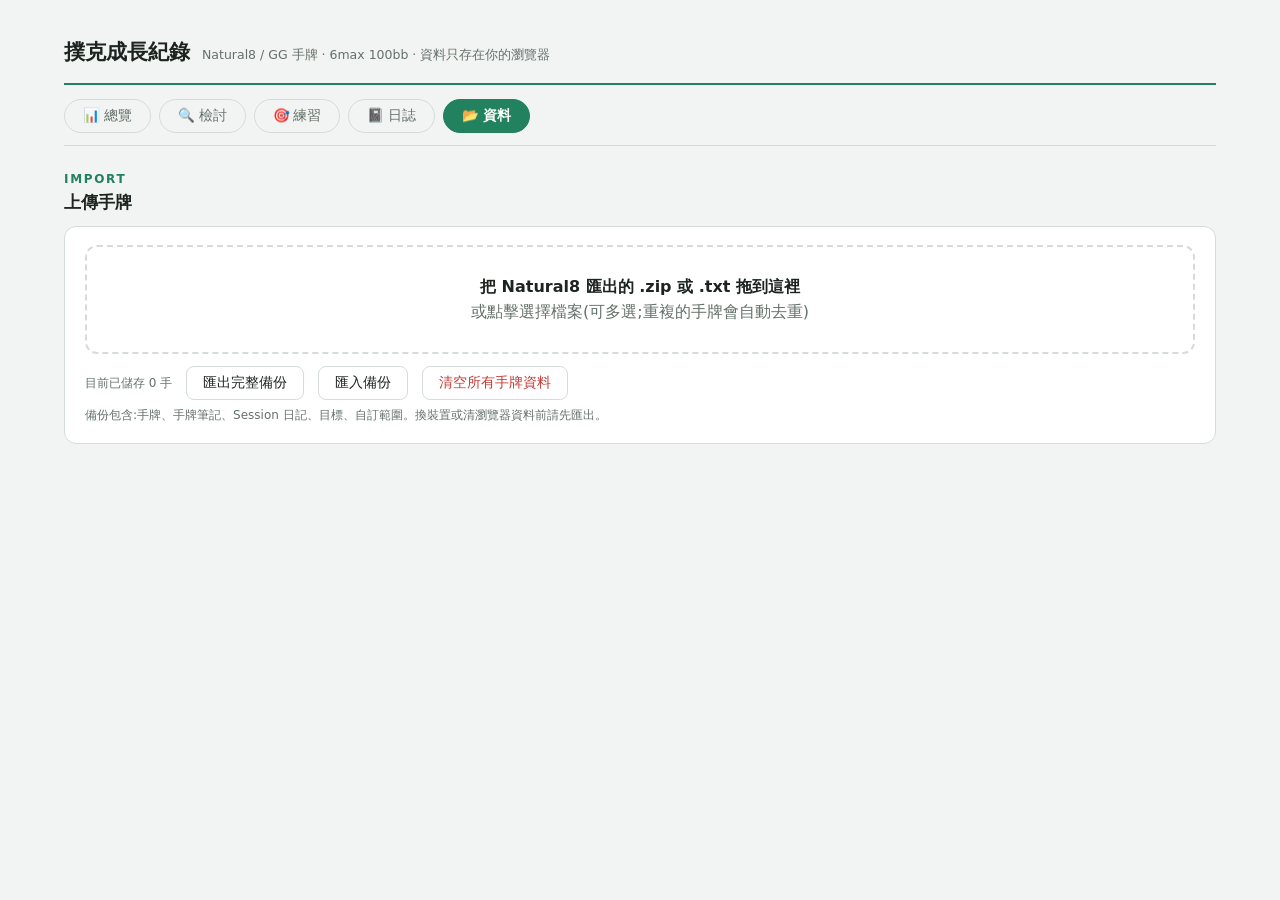
==== index.html @ ac8de938 "feat: clickable leak types drill-down (hand x spot groups + full occurrence list with replay/range/n" ====
<!DOCTYPE html>
<html lang="zh-Hant">
<head>
<meta charset="utf-8">
<meta name="viewport" content="width=device-width, initial-scale=1">
<title>撲克成長紀錄</title>
<style>
  :root {
    color-scheme: light dark;
    --bg:#10151a; --surface:#18202a; --surface2:#1f2937; --line:#2a3644;
    --ink:#e8ebee; --muted:#8d9aa8; --accent:#3aa87c; --accent-soft:#234639;
    --win:#4cc38a; --loss:#e5635c; --track:#2a3644;
  }
  @media (prefers-color-scheme: light) {
    :root { --bg:#f2f4f3; --surface:#fff; --surface2:#e9edeb; --line:#d5dcd8;
      --ink:#1c2420; --muted:#64716a; --accent:#22815e; --accent-soft:#d7eae0;
      --win:#1f8a5d; --loss:#c23e38; --track:#dde3df; }
  }
  :root[data-theme="dark"] { --bg:#10151a; --surface:#18202a; --surface2:#1f2937;
    --line:#2a3644; --ink:#e8ebee; --muted:#8d9aa8; --accent:#3aa87c;
    --accent-soft:#234639; --win:#4cc38a; --loss:#e5635c; --track:#2a3644; }
  :root[data-theme="light"] { --bg:#f2f4f3; --surface:#fff; --surface2:#e9edeb;
    --line:#d5dcd8; --ink:#1c2420; --muted:#64716a; --accent:#22815e;
    --accent-soft:#d7eae0; --win:#1f8a5d; --loss:#c23e38; --track:#dde3df; }
  * { box-sizing: border-box; }
  body { font-family:"Segoe UI","Microsoft JhengHei",system-ui,sans-serif;
         margin:0; background:var(--bg); color:var(--ink); line-height:1.55; }
  .wrap { max-width:1200px; margin:0 auto; padding:36px 24px 72px; }
  header.top { display:flex; align-items:baseline; gap:12px; flex-wrap:wrap;
               border-bottom:2px solid var(--accent); padding-bottom:14px; }
  h1 { font-size:21px; margin:0; }
  .sub { color:var(--muted); font-size:12.5px; }
  h2 { font-size:12px; margin:44px 0 10px; color:var(--accent);
       text-transform:uppercase; letter-spacing:.14em; font-weight:600; }
  h2 .zh { display:block; text-transform:none; letter-spacing:0;
           color:var(--ink); font-size:16.5px; margin-top:2px; }
  .panel { background:var(--surface); border:1px solid var(--line);
           border-radius:12px; padding:18px 20px; }
  .cards { display:grid; grid-template-columns:repeat(auto-fit,minmax(150px,1fr));
           gap:12px; margin-top:20px; }
  .card { background:var(--surface); border:1px solid var(--line);
          border-radius:12px; padding:14px 16px; }
  .card .v { font-size:24px; font-weight:650; font-variant-numeric:tabular-nums; }
  .card .k { font-size:12px; color:var(--muted); margin-top:2px; }
  table { border-collapse:collapse; font-size:13px; width:100%;
          font-variant-numeric:tabular-nums; }
  .tablewrap { overflow-x:auto; background:var(--surface);
               border:1px solid var(--line); border-radius:12px; padding:6px 14px 10px; }
  th,td { padding:7px 12px; border-bottom:1px solid var(--line); text-align:right; }
  tbody tr:last-child td { border-bottom:none; }
  th { color:var(--muted); font-weight:500; font-size:12px; }
  td:first-child, th:first-child { text-align:left; }
  .pos { color:var(--win); } .neg { color:var(--loss); }
  #chart { background:var(--surface); border:1px solid var(--line);
           border-radius:12px; width:100%; height:auto; }
  .gridwrap { display:grid; grid-template-columns:repeat(13,minmax(30px,1fr)); gap:2px; }
  .cell { height:30px; font-size:10px; display:flex; align-items:center;
          justify-content:center; border-radius:4px; background:var(--surface2);
          color:var(--muted); }
  .big .cell { height:42px; font-size:11px; position:relative; color:#f2f2f2;
               text-shadow:0 1px 2px rgba(0,0,0,.55); user-select:none; }
  .cell.clickable { cursor:pointer; }
  .cell.hl { animation:hl 1.6s ease 3; }
  @keyframes hl { 0%,100% { box-shadow:none; }
                  50% { box-shadow:0 0 0 3px var(--accent) inset, 0 0 10px var(--accent); } }
  #handDetail table { margin-top:6px; }
  #handDetail .close { float:right; background:transparent; color:var(--muted);
                       border:none; font-size:16px; padding:0 4px; }
  button.mini { padding:3px 10px; font-size:12px; }
  .big.editing .cell { cursor:crosshair; }
  .badge { position:absolute; top:1px; right:2px; font-size:9px; font-weight:700;
           padding:0 4px; border-radius:6px; color:#10151a; text-shadow:none; }
  .custommark { position:absolute; bottom:1px; right:3px; font-size:9px;
                color:#fff; opacity:.8; text-shadow:none; }
  .lg { display:inline-block; margin-right:12px; }
  .lg span { display:inline-block; width:10px; height:10px; border-radius:2px;
             margin-right:4px; vertical-align:-1px; }
  select, input[type=number], input[type=text] {
    background:var(--surface); color:var(--ink); border:1px solid var(--line);
    border-radius:8px; padding:5px 10px; font-size:13px; }
  input[type=number] { width:64px; }
  select:focus-visible, input:focus-visible, button:focus-visible {
    outline:2px solid var(--accent); outline-offset:1px; }
  label { font-size:13px; }
  .note { color:var(--muted); font-size:12px; }
  .controls { display:flex; align-items:center; gap:14px; margin-bottom:10px;
              flex-wrap:wrap; }
  button { background:var(--accent); color:#fff; border:none; border-radius:8px;
           padding:7px 16px; font-size:13.5px; cursor:pointer; }
  button.ghost { background:transparent; color:var(--ink);
                 border:1px solid var(--line); }
  button.danger { background:transparent; color:var(--loss);
                  border:1px solid var(--line); }
  #drop { border:2px dashed var(--line); border-radius:12px; padding:28px;
          text-align:center; color:var(--muted); cursor:pointer;
          transition:border-color .2s, background .2s; }
  #drop.over { border-color:var(--accent); background:var(--accent-soft); }
  #drop b { color:var(--ink); }
  .hidden { display:none; }
  #editorBar { background:var(--surface2); border-radius:10px; padding:10px 14px;
               margin-bottom:10px; }
  textarea { width:100%; background:var(--surface); color:var(--ink);
             border:1px solid var(--line); border-radius:8px; padding:8px 10px;
             font-size:13.5px; font-family:inherit; line-height:1.55;
             resize:vertical; }
  textarea:focus-visible { outline:2px solid var(--accent); outline-offset:1px; }
  .tag { display:inline-block; background:var(--accent-soft); color:var(--accent);
         border-radius:999px; padding:1px 9px; font-size:11.5px; margin-right:6px; }
  .entry { background:var(--surface); border:1px solid var(--line);
           border-radius:12px; padding:14px 16px; margin-top:10px; }
  .entry .body { white-space:pre-wrap; margin-top:6px; font-size:13.5px; }
  .tabs { display:flex; gap:8px; flex-wrap:wrap; position:sticky; top:0; z-index:5;
          background:var(--bg); padding:14px 0 12px; margin-bottom:4px;
          border-bottom:1px solid var(--line); }
  .tabs button { background:transparent; color:var(--muted);
                 border:1px solid var(--line); border-radius:999px;
                 padding:7px 18px; font-size:13.5px; }
  .tabs button.active { background:var(--accent); color:#fff;
                        border-color:var(--accent); font-weight:600; }
  [data-pane] { display:none; }
  section[data-pane].pane-active { display:block; }
  .cards[data-pane].pane-active { display:grid; }
  section[data-pane] > h2:first-child { margin-top:24px; }
  .grid2 { gap:0 22px; }
  .grid2.pane-active { display:grid; grid-template-columns:1fr 1fr; }
  @media (max-width:900px) { .grid2.pane-active { grid-template-columns:1fr; } }
  .grid2 svg { width:100%; height:auto; }
  /* charts bottom-align even when one column has an extra controls row */
  .grid2 section { display:flex; flex-direction:column; }
  .grid2 section svg { margin-top:auto; }
  .hudrow { display:flex; gap:10px 30px; flex-wrap:wrap; margin-bottom:16px; }
  .donut { text-align:center; }
  .donut .k { font-size:12.5px; color:var(--muted); margin-top:2px; }
  .donut .range { font-size:10.5px; color:var(--muted); opacity:.75; }
  .streets { display:grid; grid-template-columns:repeat(auto-fit,minmax(240px,1fr));
             gap:12px; }
  .streets .panel b.t { font-size:12px; color:var(--accent);
                        text-transform:uppercase; letter-spacing:.1em; }
  .mrow { display:flex; align-items:center; gap:10px; margin-top:10px;
          font-size:12.5px; }
  .ml { width:100px; color:var(--muted); }
  .mbar { flex:1; height:8px; background:var(--track); border-radius:4px;
          overflow:hidden; }
  .mbar span { display:block; height:100%; border-radius:4px; }
  .mv { width:52px; text-align:right; font-variant-numeric:tabular-nums;
        font-weight:600; }
  .scen { background:transparent; color:var(--muted);
          border:1px solid var(--line); border-radius:8px;
          padding:6px 16px; font-size:13px; }
  .scen.active { background:var(--accent); color:#fff;
                 border-color:var(--accent); font-weight:600; }
  .posrow { display:inline-flex; gap:5px; flex-wrap:wrap; }
  .posrow.hidden, .note.hidden { display:none; }
  .posbtn { background:var(--surface); color:var(--muted);
            border:1px solid var(--line); border-radius:8px;
            padding:6px 13px; font-size:12.5px;
            font-variant-numeric:tabular-nums; }
  .posbtn.active { background:var(--accent-soft); color:var(--accent);
                   border-color:var(--accent); font-weight:650; }
  .chip { display:inline-flex; align-items:center; gap:7px;
          background:var(--surface); border:1px solid var(--line);
          border-radius:999px; padding:4px 13px; font-size:12.5px;
          font-variant-numeric:tabular-nums; }
  .chip .sw { width:10px; height:10px; border-radius:2px;
              display:inline-block; }
  #toast { position:fixed; left:50%; bottom:28px; transform:translateX(-50%);
           background:var(--surface); color:var(--ink);
           border:1px solid var(--accent); border-radius:10px;
           padding:10px 20px; font-size:13.5px; z-index:60;
           box-shadow:0 4px 16px rgba(0,0,0,.35); opacity:0;
           pointer-events:none; transition:opacity .25s; }
  #toast.show { opacity:1; }
  #replayModal { position:fixed; inset:0; background:rgba(0,0,0,.6);
                 z-index:50; display:flex; align-items:center;
                 justify-content:center; padding:18px; }
  #replayModal.hidden { display:none; }
  .rp-box { background:var(--bg); border:1px solid var(--line);
            border-radius:14px; max-width:780px; width:100%; max-height:92vh;
            overflow:auto; padding:16px 20px 20px; position:relative; }
  .rp-box .close { position:absolute; top:10px; right:12px;
                   background:transparent; color:var(--muted); border:none;
                   font-size:16px; padding:2px 6px; }
  .rp-felt { position:relative; height:320px; margin:12px 0 14px;
             border-radius:50% / 44%; border:7px solid #6b4a2f;
             background:radial-gradient(ellipse at center, #2e7d52 0%, #1d5638 75%); }
  .seat { position:absolute; transform:translate(-50%,-50%);
          text-align:center; font-size:11.5px; line-height:1.4; }
  .seat .tag { color:#dfe9e3; font-weight:600; margin-top:2px; }
  .seat.hero .tag { color:#7ee2ae; }
  .seat .stk { color:#b8cabf; font-variant-numeric:tabular-nums; }
  .dbtn { display:inline-block; background:#fff; color:#111;
          border-radius:50%; padding:0 4px; font-size:9px; font-weight:700; }
  .pcard { display:inline-block; background:#fff; color:#111;
           border-radius:4px; padding:2px 3px; margin:0 1px; font-weight:700;
           font-size:13px; min-width:24px; text-align:center;
           box-shadow:0 1px 3px rgba(0,0,0,.45); }
  .pcard.red { color:#c62828; }
  .pcard.back { background:linear-gradient(135deg,#4a67a8,#2a4480);
                height:19px; vertical-align:bottom; }
  .rp-board { position:absolute; left:50%; top:40%;
              transform:translate(-50%,-50%); display:flex; gap:4px; }
  .rp-board .pcard { font-size:15px; min-width:28px; padding:4px 4px; }
  .rp-pot { position:absolute; left:50%; top:62%; transform:translateX(-50%);
            color:#e8f2ec; font-size:12.5px; }
  .rp-streets { display:grid;
                grid-template-columns:repeat(auto-fit,minmax(130px,1fr));
                gap:8px; font-size:12.5px; }
  .rp-col { background:var(--surface); border:1px solid var(--line);
            border-radius:8px; padding:8px 10px; }
  .rp-col h4 { margin:0 0 6px; font-size:11.5px; color:var(--muted);
               border-bottom:1px solid var(--line); padding-bottom:5px; }
  .ract { padding:2.5px 0; font-variant-numeric:tabular-nums; }
  .ract.hero { color:var(--accent); font-weight:650; }
  @media (max-width:620px) { .rp-felt { height:240px; } }
  @media (prefers-reduced-motion: reduce) { * { transition:none !important; } }
</style>
</head>
<body>
<div class="wrap">
<header class="top">
  <h1>撲克成長紀錄</h1>
  <span class="sub">Natural8 / GG 手牌 · 6max 100bb · 資料只存在你的瀏覽器</span>
</header>

<nav class="tabs" id="tabs" aria-label="主導覽">
  <button data-tab="overview">📊 總覽</button>
  <button data-tab="review">🔍 檢討</button>
  <button data-tab="practice">🎯 練習</button>
  <button data-tab="journal">📓 日誌</button>
  <button data-tab="data">📂 資料</button>
</nav>

<section data-pane="data">
<h2>Import<span class="zh">上傳手牌</span></h2>
<div class="panel">
  <div id="drop"><b>把 Natural8 匯出的 .zip 或 .txt 拖到這裡</b><br>
    或點擊選擇檔案(可多選;重複的手牌會自動去重)</div>
  <input type="file" id="fileInput" class="hidden" multiple accept=".zip,.txt">
  <div id="importStatus" class="note" style="margin-top:10px;"></div>
  <div class="controls" style="margin-top:12px; margin-bottom:0;">
    <span class="note" id="storeInfo"></span>
    <button class="ghost" id="backupBtn">匯出完整備份</button>
    <button class="ghost" id="restoreBtn">匯入備份</button>
    <input type="file" id="restoreFile" class="hidden" accept=".json">
    <button class="danger" id="clearBtn">清空所有手牌資料</button>
  </div>
  <div class="note" style="margin-top:6px;">備份包含:手牌、手牌筆記、Session 日記、目標、自訂範圍。換裝置或清瀏覽器資料前請先匯出。</div>
</div>
</section>

<section data-pane="overview">
<h2>Goal<span class="zh">升級目標</span></h2>
<div class="panel">
  <div class="controls">
    <label>級別
      <select id="goalStake">
        <option value="0.05">NL5</option><option value="0.1" selected>NL10</option>
        <option value="0.25">NL25</option><option value="0.5">NL50</option>
      </select></label>
    <label>目標金額 $ <input type="number" id="goalTarget" value="500" min="1"></label>
    <button id="goalSave">儲存</button>
  </div>
  <div style="background:var(--track); border-radius:8px; height:24px; overflow:hidden;">
    <div id="goalBar" style="height:100%; border-radius:8px; background:var(--win);
         width:0%; transition:width .6s;"></div>
  </div>
  <div id="goalText" style="margin-top:10px; font-size:14px;
       font-variant-numeric:tabular-nums;"></div>
  <div class="note" style="margin-top:4px;">金額為扣除抽水後實拿;未含返水。只統計已上傳的手牌。</div>
</div>
</section>

<div class="cards" id="summary" data-pane="overview"></div>

<section data-pane="overview"><h2>HUD<span class="zh">整體數據(對照常見合理區間)</span></h2>
<div id="hudViz"></div>
<details style="margin-top:12px;">
<summary class="note" style="cursor:pointer;">展開明細表格</summary>
<div class="tablewrap" style="margin-top:8px;"><table id="hud"><thead><tr>
<th>指標</th><th>說明</th><th>數值</th><th>樣本</th><th>參考區間</th></tr></thead><tbody></tbody></table></div>
</details>
<p class="note" id="hudNote"></p></section>

<div class="grid2" data-pane="overview">
<section><h2>Winnings<span class="zh">累積盈虧曲線</span></h2>
<div class="controls">
  <label><select id="winStake"><option value="">全部級別(bb)</option></select></label>
  <span class="note" id="winInfo"></span>
</div>
<svg id="winChart" viewBox="0 0 820 260"
     style="background:var(--surface); border:1px solid var(--line); border-radius:12px;"></svg></section>

<section><h2>Trend<span class="zh">翻前偏差率趨勢(目標:逐期下降)</span></h2>
<svg id="chart" viewBox="0 0 820 260"></svg></section>
</div>

<section data-pane="overview"><h2>Sessions<span class="zh">分期明細</span></h2>
<div class="tablewrap"><table id="sessions"><thead><tr>
<th>日期</th><th>手數</th><th>盈虧(bb)</th><th>bb/100</th>
<th>判定決策</th><th>偏差</th><th>偏差率</th></tr></thead><tbody></tbody></table></div></section>

<section data-pane="practice"><h2>Practice<span class="zh">翻前練習</span></h2>
<div class="controls" style="margin-bottom:10px;">
  <span id="prMode">
    <button class="scen active" data-mode="random">隨機練習</button>
    <button class="scen" data-mode="weak">弱點練習(只出我打錯過的)</button>
  </span>
  <span class="note" id="prScore"></span>
  <button class="ghost" id="prReset">重計分</button>
</div>
<div class="panel">
  <div id="prQ" style="font-size:15px;"></div>
  <div id="prHand" style="margin:14px 0;"></div>
  <div class="controls" id="prActions" style="margin-bottom:0;"></div>
  <div id="prFeedback" style="margin-top:12px; font-size:14px;"></div>
  <div class="controls" style="margin:12px 0 0;">
    <button id="prNext">下一題</button>
    <button class="ghost hidden" id="prJump">查看範圍表</button>
    <span class="note">快捷鍵:1/2/3 作答,Enter 下一題</span>
  </div>
</div>
</section>

<section data-pane="journal"><h2>Journal<span class="zh">Session 日記</span></h2>
<div class="panel">
  <div class="controls">
    <label>日期 <select id="diaryDate"></select></label>
    <span class="note" id="diaryStats"></span>
  </div>
  <textarea id="diaryText" rows="4"
    placeholder="今天狀態如何?哪裡打得好、哪裡 tilt 了、下次要注意什麼…"></textarea>
  <div class="controls" style="margin:10px 0 0;">
    <button id="diarySave">儲存日記</button>
    <span class="note" id="diaryMsg"></span>
  </div>
</div>
<div id="diaryList"></div></section>

<section data-pane="review"><h2>Leak types<span class="zh">偏差類型</span></h2>
<div class="tablewrap" style="max-width:460px;">
<table id="cats"><thead><tr><th>類型</th><th>次數</th></tr></thead><tbody></tbody></table>
<p class="note" style="margin:8px 0 0;">點類型可展開明細:哪些牌、什麼位置打錯。</p>
</div>
<div id="catDetail" class="panel hidden" style="margin-top:12px;">
</div></section>

<section data-pane="review"><h2>Ranges<span class="zh">範圍表(可自訂)</span></h2>
<div class="controls" style="margin-bottom:8px;">
  <label>範圍組 <select id="profSel"></select></label>
  <button class="ghost mini" id="profNew">＋新增</button>
  <button class="ghost mini" id="profRen">改名</button>
  <button class="danger mini" id="profDel">刪除</button>
  <span class="note">不同級別 / 不同 bb 數可各建一套;判定與練習用當前範圍組</span>
</div>
<div class="controls" style="margin-bottom:8px;">
  <span id="scenTabs">
    <button class="scen active" data-scen="rfi">RFI</button>
    <button class="scen" data-scen="vsopen">VS Open</button>
    <button class="scen" data-scen="vs3bet">VS 3-Bet</button>
  </span>
  <label><input type="checkbox" id="showErr" checked> 疊上我的錯誤</label>
  <label><input type="checkbox" id="editMode"> 編輯模式</label>
  <select id="spotSel" class="hidden" aria-hidden="true"></select>
</div>
<div class="controls" style="margin-bottom:8px;">
  <span class="note">位置</span><span class="posrow" id="heroBtns"></span>
  <span class="note hidden" id="oppLbl"></span>
  <span class="posrow hidden" id="oppBtns"></span>
</div>
<div class="controls" id="rangeStats" style="margin-bottom:8px;"></div>
<div id="editorBar" class="hidden">
  <div class="controls" style="margin-bottom:6px;">
    <label>筆刷
      <select id="brushSel">
        <option value="r">raise 100%</option>
        <option value="c">call/limp 100%</option>
        <option value="a">allin 100%</option>
        <option value="f">fold 100%</option>
        <option value="mix">自訂混合</option>
        <option value="reset">恢復此格預設</option>
      </select></label>
    <span id="mixInputs" class="hidden">
      <label>raise% <input type="number" id="mixR" value="50" min="0" max="100"></label>
      <label>call% <input type="number" id="mixC" value="50" min="0" max="100"></label>
      <label>allin% <input type="number" id="mixA" value="0" min="0" max="100"></label>
      <label>fold% <input type="number" id="mixF" value="" placeholder="自動" min="0" max="100"></label>
      <span class="note">四項合計 100;fold 留空 = 自動補剩餘</span>
    </span>
  </div>
  <div class="controls" style="margin-bottom:0;">
    <span class="note" id="customInfo"></span>
    <button class="ghost" id="resetTable">重設此表為預設</button>
    <button class="ghost" id="exportRanges">匯出自訂範圍</button>
    <button class="ghost" id="importRangesBtn">匯入</button>
    <input type="file" id="importRanges" class="hidden" accept=".json">
  </div>
  <div class="note" style="margin-top:6px;">在格子上點擊或按住拖曳塗刷。判定規則:你的動作在該格權重 ≥20% 即算正確。</div>
</div>
<div id="legend" class="note" style="margin-bottom:8px;"></div>
<div class="gridwrap big" id="rangeGrid"></div></section>

<section data-pane="review"><h2>Heatmap<span class="zh">13×13 起手牌:紅=常打錯(點紅格看詳情)</span></h2>
<div class="gridwrap" id="grid"></div>
<div id="handDetail" class="panel hidden" style="margin-top:12px;"></div></section>

<section data-pane="review"><h2>Mistakes<span class="zh">偏差清單</span></h2>
<details id="mistDetails">
<summary style="cursor:pointer; color:var(--muted); font-size:13px;
  padding:10px 0;">展開完整清單(平常用熱力圖點格子看就好)</summary>
<div class="controls" style="margin-top:8px;"><select id="dateFilter"><option value="">全部期別</option></select></div>
<div class="tablewrap"><table id="mistakes"><thead><tr>
<th>日期</th><th>手牌</th><th>位置</th><th>情境</th><th>你的動作</th>
<th>基準</th><th>類型</th><th>結果(bb)</th><th>Hand ID</th><th>筆記</th></tr></thead><tbody></tbody></table></div>
<p class="note">預設基準:GTO Wizard 6max NL25 100bb 簡化版;你可在範圍表區自訂覆蓋。</p>
</details></section>

<section data-pane="journal"><h2>Notes<span class="zh">手牌筆記</span></h2>
<div id="noteEditor" class="panel hidden" style="margin-bottom:12px;">
  <div id="noteTitle" style="font-weight:600;"></div>
  <textarea id="noteText" rows="4" style="margin-top:8px;"
    placeholder="這手的檢討:當時的想法、錯在哪、正確思路是什麼…"></textarea>
  <div class="controls" style="margin:10px 0 0;">
    <label>標籤 <input type="text" id="noteTags" style="width:220px;"
      placeholder="過度跟注, 情緒手(逗號分隔)"></label>
    <button id="noteSave">儲存筆記</button>
    <button class="ghost" id="noteCancel">關閉</button>
    <button class="danger" id="noteDelete">刪除此筆記</button>
  </div>
</div>
<div id="notesList"><p class="note">在熱力圖詳情或偏差清單點「＋筆記」,幫任何一手牌寫下檢討。</p></div>
</section>
</div>

<div id="toast" role="status"></div>

<div id="replayModal" class="hidden">
  <div class="rp-box">
    <button class="close" id="rpClose" title="關閉" aria-label="關閉">✕</button>
    <div style="display:flex; align-items:center; gap:12px; flex-wrap:wrap;">
      <div id="rpTitle" style="flex:1;"></div>
      <span id="rpUnit">
        <button class="posbtn" data-u="usd">$</button>
        <button class="posbtn" data-u="bb">BB</button>
      </span>
    </div>
    <div class="rp-felt" id="rpFelt"></div>
    <div class="rp-streets" id="rpStreets"></div>
  </div>
</div>

<script>
"use strict";
const DEFAULTS = {"RFI UTG": {"44": {"r": 6, "c": 0, "f": 94}, "55": {"r": 20, "c": 0, "f": 80}, "66": {"r": 27, "c": 0, "f": 73}, "77": {"r": 72, "c": 0, "f": 28}, "88": {"r": 100, "c": 0, "f": 0}, "99": {"r": 100, "c": 0, "f": 0}, "54s": {"r": 19, "c": 0, "f": 81}, "65s": {"r": 25, "c": 0, "f": 75}, "76s": {"r": 9, "c": 0, "f": 91}, "87s": {"r": 4, "c": 0, "f": 96}, "A2s": {"r": 100, "c": 0, "f": 0}, "A3s": {"r": 100, "c": 0, "f": 0}, "A4s": {"r": 100, "c": 0, "f": 0}, "A5o": {"r": 22, "c": 0, "f": 78}, "A5s": {"r": 100, "c": 0, "f": 0}, "A6s": {"r": 100, "c": 0, "f": 0}, "A7s": {"r": 100, "c": 0, "f": 0}, "A8s": {"r": 100, "c": 0, "f": 0}, "A9o": {"r": 11, "c": 0, "f": 89}, "A9s": {"r": 100, "c": 0, "f": 0}, "AA": {"r": 100, "c": 0, "f": 0}, "AJo": {"r": 100, "c": 0, "f": 0}, "AJs": {"r": 100, "c": 0, "f": 0}, "AKo": {"r": 100, "c": 0, "f": 0}, "AKs": {"r": 100, "c": 0, "f": 0}, "AQo": {"r": 100, "c": 0, "f": 0}, "AQs": {"r": 100, "c": 0, "f": 0}, "ATo": {"r": 100, "c": 0, "f": 0}, "ATs": {"r": 100, "c": 0, "f": 0}, "JJ": {"r": 100, "c": 0, "f": 0}, "JTs": {"r": 100, "c": 0, "f": 0}, "K5s": {"r": 98, "c": 0, "f": 2}, "K6s": {"r": 71, "c": 0, "f": 29}, "K7s": {"r": 97, "c": 0, "f": 3}, "K8s": {"r": 100, "c": 0, "f": 0}, "K9s": {"r": 100, "c": 0, "f": 0}, "KJo": {"r": 100, "c": 0, "f": 0}, "KJs": {"r": 100, "c": 0, "f": 0}, "KK": {"r": 100, "c": 0, "f": 0}, "KQo": {"r": 100, "c": 0, "f": 0}, "KQs": {"r": 100, "c": 0, "f": 0}, "KTo": {"r": 58, "c": 0, "f": 42}, "KTs": {"r": 100, "c": 0, "f": 0}, "Q9s": {"r": 82, "c": 0, "f": 18}, "QJo": {"r": 22, "c": 0, "f": 78}, "QJs": {"r": 100, "c": 0, "f": 0}, "QQ": {"r": 100, "c": 0, "f": 0}, "QTs": {"r": 100, "c": 0, "f": 0}, "T9s": {"r": 12, "c": 0, "f": 88}, "TT": {"r": 100, "c": 0, "f": 0}}, "RFI HJ": {"33": {"r": 4, "c": 0, "f": 96}, "44": {"r": 8, "c": 0, "f": 92}, "55": {"r": 47, "c": 0, "f": 53}, "66": {"r": 100, "c": 0, "f": 0}, "77": {"r": 100, "c": 0, "f": 0}, "88": {"r": 100, "c": 0, "f": 0}, "99": {"r": 100, "c": 0, "f": 0}, "54s": {"r": 20, "c": 0, "f": 80}, "65s": {"r": 23, "c": 0, "f": 77}, "76s": {"r": 12, "c": 0, "f": 88}, "A2s": {"r": 100, "c": 0, "f": 0}, "A3s": {"r": 100, "c": 0, "f": 0}, "A4s": {"r": 100, "c": 0, "f": 0}, "A5o": {"r": 57, "c": 0, "f": 43}, "A5s": {"r": 100, "c": 0, "f": 0}, "A6s": {"r": 100, "c": 0, "f": 0}, "A7s": {"r": 100, "c": 0, "f": 0}, "A8o": {"r": 28, "c": 0, "f": 72}, "A8s": {"r": 100, "c": 0, "f": 0}, "A9o": {"r": 83, "c": 0, "f": 17}, "A9s": {"r": 100, "c": 0, "f": 0}, "AA": {"r": 100, "c": 0, "f": 0}, "AJo": {"r": 100, "c": 0, "f": 0}, "AJs": {"r": 100, "c": 0, "f": 0}, "AKo": {"r": 100, "c": 0, "f": 0}, "AKs": {"r": 100, "c": 0, "f": 0}, "AQo": {"r": 100, "c": 0, "f": 0}, "AQs": {"r": 100, "c": 0, "f": 0}, "ATo": {"r": 100, "c": 0, "f": 0}, "ATs": {"r": 100, "c": 0, "f": 0}, "J9s": {"r": 47, "c": 0, "f": 53}, "JJ": {"r": 100, "c": 0, "f": 0}, "JTs": {"r": 100, "c": 0, "f": 0}, "K3s": {"r": 15, "c": 0, "f": 85}, "K4s": {"r": 100, "c": 0, "f": 0}, "K5s": {"r": 100, "c": 0, "f": 0}, "K6s": {"r": 100, "c": 0, "f": 0}, "K7s": {"r": 100, "c": 0, "f": 0}, "K8s": {"r": 100, "c": 0, "f": 0}, "K9s": {"r": 100, "c": 0, "f": 0}, "KJo": {"r": 100, "c": 0, "f": 0}, "KJs": {"r": 100, "c": 0, "f": 0}, "KK": {"r": 100, "c": 0, "f": 0}, "KQo": {"r": 100, "c": 0, "f": 0}, "KQs": {"r": 100, "c": 0, "f": 0}, "KTo": {"r": 100, "c": 0, "f": 0}, "KTs": {"r": 100, "c": 0, "f": 0}, "Q8s": {"r": 65, "c": 0, "f": 35}, "Q9s": {"r": 100, "c": 0, "f": 0}, "QJo": {"r": 100, "c": 0, "f": 0}, "QJs": {"r": 100, "c": 0, "f": 0}, "QQ": {"r": 100, "c": 0, "f": 0}, "QTo": {"r": 36, "c": 0, "f": 64}, "QTs": {"r": 100, "c": 0, "f": 0}, "T9s": {"r": 42, "c": 0, "f": 58}, "TT": {"r": 100, "c": 0, "f": 0}}, "RFI CO": {"33": {"r": 14, "c": 0, "f": 86}, "44": {"r": 53, "c": 0, "f": 47}, "55": {"r": 100, "c": 0, "f": 0}, "66": {"r": 100, "c": 0, "f": 0}, "77": {"r": 100, "c": 0, "f": 0}, "88": {"r": 100, "c": 0, "f": 0}, "99": {"r": 100, "c": 0, "f": 0}, "54s": {"r": 22, "c": 0, "f": 78}, "65s": {"r": 26, "c": 0, "f": 74}, "76s": {"r": 12, "c": 0, "f": 88}, "98s": {"r": 75, "c": 0, "f": 25}, "A2s": {"r": 100, "c": 0, "f": 0}, "A3s": {"r": 100, "c": 0, "f": 0}, "A4o": {"r": 11, "c": 0, "f": 89}, "A4s": {"r": 100, "c": 0, "f": 0}, "A5o": {"r": 100, "c": 0, "f": 0}, "A5s": {"r": 100, "c": 0, "f": 0}, "A6o": {"r": 11, "c": 0, "f": 89}, "A6s": {"r": 100, "c": 0, "f": 0}, "A7o": {"r": 77, "c": 0, "f": 23}, "A7s": {"r": 100, "c": 0, "f": 0}, "A8o": {"r": 100, "c": 0, "f": 0}, "A8s": {"r": 100, "c": 0, "f": 0}, "A9o": {"r": 100, "c": 0, "f": 0}, "A9s": {"r": 100, "c": 0, "f": 0}, "AA": {"r": 100, "c": 0, "f": 0}, "AJo": {"r": 100, "c": 0, "f": 0}, "AJs": {"r": 100, "c": 0, "f": 0}, "AKo": {"r": 100, "c": 0, "f": 0}, "AKs": {"r": 100, "c": 0, "f": 0}, "AQo": {"r": 100, "c": 0, "f": 0}, "AQs": {"r": 100, "c": 0, "f": 0}, "ATo": {"r": 100, "c": 0, "f": 0}, "ATs": {"r": 100, "c": 0, "f": 0}, "J7s": {"r": 38, "c": 0, "f": 62}, "J8s": {"r": 100, "c": 0, "f": 0}, "J9s": {"r": 100, "c": 0, "f": 0}, "JJ": {"r": 100, "c": 0, "f": 0}, "JTo": {"r": 100, "c": 0, "f": 0}, "JTs": {"r": 100, "c": 0, "f": 0}, "K2s": {"r": 44, "c": 0, "f": 56}, "K3s": {"r": 100, "c": 0, "f": 0}, "K4s": {"r": 100, "c": 0, "f": 0}, "K5s": {"r": 100, "c": 0, "f": 0}, "K6s": {"r": 100, "c": 0, "f": 0}, "K7s": {"r": 100, "c": 0, "f": 0}, "K8s": {"r": 100, "c": 0, "f": 0}, "K9o": {"r": 50, "c": 0, "f": 50}, "K9s": {"r": 100, "c": 0, "f": 0}, "KJo": {"r": 100, "c": 0, "f": 0}, "KJs": {"r": 100, "c": 0, "f": 0}, "KK": {"r": 100, "c": 0, "f": 0}, "KQo": {"r": 100, "c": 0, "f": 0}, "KQs": {"r": 100, "c": 0, "f": 0}, "KTo": {"r": 100, "c": 0, "f": 0}, "KTs": {"r": 100, "c": 0, "f": 0}, "Q6s": {"r": 35, "c": 0, "f": 65}, "Q8s": {"r": 100, "c": 0, "f": 0}, "Q9s": {"r": 100, "c": 0, "f": 0}, "QJo": {"r": 100, "c": 0, "f": 0}, "QJs": {"r": 100, "c": 0, "f": 0}, "QQ": {"r": 100, "c": 0, "f": 0}, "QTo": {"r": 100, "c": 0, "f": 0}, "QTs": {"r": 100, "c": 0, "f": 0}, "T8s": {"r": 48, "c": 0, "f": 52}, "T9s": {"r": 100, "c": 0, "f": 0}, "TT": {"r": 100, "c": 0, "f": 0}}, "RFI BTN": {"22": {"r": 33, "c": 0, "f": 67}, "33": {"r": 100, "c": 0, "f": 0}, "44": {"r": 100, "c": 0, "f": 0}, "55": {"r": 100, "c": 0, "f": 0}, "66": {"r": 100, "c": 0, "f": 0}, "77": {"r": 100, "c": 0, "f": 0}, "88": {"r": 100, "c": 0, "f": 0}, "99": {"r": 100, "c": 0, "f": 0}, "54s": {"r": 64, "c": 0, "f": 36}, "65s": {"r": 100, "c": 0, "f": 0}, "75s": {"r": 7, "c": 0, "f": 93}, "76s": {"r": 100, "c": 0, "f": 0}, "86s": {"r": 88, "c": 0, "f": 12}, "87s": {"r": 100, "c": 0, "f": 0}, "97s": {"r": 100, "c": 0, "f": 0}, "98s": {"r": 100, "c": 0, "f": 0}, "A2o": {"r": 9, "c": 0, "f": 91}, "A2s": {"r": 100, "c": 0, "f": 0}, "A3o": {"r": 100, "c": 0, "f": 0}, "A3s": {"r": 100, "c": 0, "f": 0}, "A4o": {"r": 100, "c": 0, "f": 0}, "A4s": {"r": 100, "c": 0, "f": 0}, "A5o": {"r": 100, "c": 0, "f": 0}, "A5s": {"r": 100, "c": 0, "f": 0}, "A6o": {"r": 100, "c": 0, "f": 0}, "A6s": {"r": 100, "c": 0, "f": 0}, "A7o": {"r": 100, "c": 0, "f": 0}, "A7s": {"r": 100, "c": 0, "f": 0}, "A8o": {"r": 100, "c": 0, "f": 0}, "A8s": {"r": 100, "c": 0, "f": 0}, "A9o": {"r": 100, "c": 0, "f": 0}, "A9s": {"r": 100, "c": 0, "f": 0}, "AA": {"r": 100, "c": 0, "f": 0}, "AJo": {"r": 100, "c": 0, "f": 0}, "AJs": {"r": 100, "c": 0, "f": 0}, "AKo": {"r": 100, "c": 0, "f": 0}, "AKs": {"r": 100, "c": 0, "f": 0}, "AQo": {"r": 100, "c": 0, "f": 0}, "AQs": {"r": 100, "c": 0, "f": 0}, "ATo": {"r": 100, "c": 0, "f": 0}, "ATs": {"r": 100, "c": 0, "f": 0}, "J5s": {"r": 100, "c": 0, "f": 0}, "J6s": {"r": 100, "c": 0, "f": 0}, "J7s": {"r": 100, "c": 0, "f": 0}, "J8s": {"r": 100, "c": 0, "f": 0}, "J9o": {"r": 100, "c": 0, "f": 0}, "J9s": {"r": 100, "c": 0, "f": 0}, "JJ": {"r": 100, "c": 0, "f": 0}, "JTo": {"r": 100, "c": 0, "f": 0}, "JTs": {"r": 100, "c": 0, "f": 0}, "K2s": {"r": 100, "c": 0, "f": 0}, "K3s": {"r": 100, "c": 0, "f": 0}, "K4s": {"r": 100, "c": 0, "f": 0}, "K5s": {"r": 100, "c": 0, "f": 0}, "K6s": {"r": 100, "c": 0, "f": 0}, "K7o": {"r": 21, "c": 0, "f": 79}, "K7s": {"r": 100, "c": 0, "f": 0}, "K8o": {"r": 100, "c": 0, "f": 0}, "K8s": {"r": 100, "c": 0, "f": 0}, "K9o": {"r": 100, "c": 0, "f": 0}, "K9s": {"r": 100, "c": 0, "f": 0}, "KJo": {"r": 100, "c": 0, "f": 0}, "KJs": {"r": 100, "c": 0, "f": 0}, "KK": {"r": 100, "c": 0, "f": 0}, "KQo": {"r": 100, "c": 0, "f": 0}, "KQs": {"r": 100, "c": 0, "f": 0}, "KTo": {"r": 100, "c": 0, "f": 0}, "KTs": {"r": 100, "c": 0, "f": 0}, "Q3s": {"r": 85, "c": 0, "f": 15}, "Q4s": {"r": 100, "c": 0, "f": 0}, "Q5s": {"r": 100, "c": 0, "f": 0}, "Q6s": {"r": 100, "c": 0, "f": 0}, "Q7s": {"r": 100, "c": 0, "f": 0}, "Q8s": {"r": 100, "c": 0, "f": 0}, "Q9o": {"r": 100, "c": 0, "f": 0}, "Q9s": {"r": 100, "c": 0, "f": 0}, "QJo": {"r": 100, "c": 0, "f": 0}, "QJs": {"r": 100, "c": 0, "f": 0}, "QQ": {"r": 100, "c": 0, "f": 0}, "QTo": {"r": 100, "c": 0, "f": 0}, "QTs": {"r": 100, "c": 0, "f": 0}, "T6s": {"r": 100, "c": 0, "f": 0}, "T7s": {"r": 100, "c": 0, "f": 0}, "T8o": {"r": 21, "c": 0, "f": 79}, "T8s": {"r": 100, "c": 0, "f": 0}, "T9o": {"r": 100, "c": 0, "f": 0}, "T9s": {"r": 100, "c": 0, "f": 0}, "TT": {"r": 100, "c": 0, "f": 0}}, "RFI SB": {"AA": {"r": 100, "c": 0, "f": 0}, "AKs": {"r": 100, "c": 0, "f": 0}, "AQs": {"r": 100, "c": 0, "f": 0}, "AJs": {"r": 100, "c": 0, "f": 0}, "ATs": {"r": 100, "c": 0, "f": 0}, "A9s": {"r": 60, "c": 40, "f": 0}, "A8s": {"r": 60, "c": 40, "f": 0}, "A7s": {"r": 60, "c": 40, "f": 0}, "A6s": {"r": 60, "c": 40, "f": 0}, "A5s": {"r": 60, "c": 40, "f": 0}, "A4s": {"r": 60, "c": 40, "f": 0}, "A3s": {"r": 60, "c": 40, "f": 0}, "A2s": {"r": 60, "c": 40, "f": 0}, "AKo": {"r": 100, "c": 0, "f": 0}, "KK": {"r": 100, "c": 0, "f": 0}, "KQs": {"r": 100, "c": 0, "f": 0}, "KJs": {"r": 100, "c": 0, "f": 0}, "KTs": {"r": 100, "c": 0, "f": 0}, "K9s": {"r": 60, "c": 40, "f": 0}, "K8s": {"r": 60, "c": 40, "f": 0}, "K7s": {"r": 60, "c": 40, "f": 0}, "K6s": {"r": 60, "c": 40, "f": 0}, "K5s": {"r": 60, "c": 40, "f": 0}, "K4s": {"r": 60, "c": 40, "f": 0}, "K3s": {"r": 60, "c": 40, "f": 0}, "K2s": {"r": 60, "c": 40, "f": 0}, "AQo": {"r": 100, "c": 0, "f": 0}, "KQo": {"r": 100, "c": 0, "f": 0}, "QQ": {"r": 100, "c": 0, "f": 0}, "QJs": {"r": 60, "c": 40, "f": 0}, "QTs": {"r": 60, "c": 40, "f": 0}, "Q9s": {"r": 60, "c": 40, "f": 0}, "Q8s": {"r": 60, "c": 40, "f": 0}, "Q7s": {"r": 60, "c": 40, "f": 0}, "Q6s": {"r": 60, "c": 40, "f": 0}, "Q5s": {"r": 60, "c": 40, "f": 0}, "Q4s": {"r": 60, "c": 40, "f": 0}, "Q3s": {"r": 60, "c": 40, "f": 0}, "Q2s": {"r": 60, "c": 40, "f": 0}, "AJo": {"r": 100, "c": 0, "f": 0}, "KJo": {"r": 60, "c": 40, "f": 0}, "QJo": {"r": 60, "c": 40, "f": 0}, "JJ": {"r": 100, "c": 0, "f": 0}, "JTs": {"r": 60, "c": 40, "f": 0}, "J9s": {"r": 60, "c": 40, "f": 0}, "J8s": {"r": 60, "c": 40, "f": 0}, "J7s": {"r": 60, "c": 40, "f": 0}, "J6s": {"r": 60, "c": 40, "f": 0}, "J5s": {"r": 60, "c": 40, "f": 0}, "J4s": {"r": 60, "c": 40, "f": 0}, "J3s": {"r": 25, "c": 75, "f": 0}, "J2s": {"r": 0, "c": 0, "f": 100}, "ATo": {"r": 100, "c": 0, "f": 0}, "KTo": {"r": 60, "c": 40, "f": 0}, "QTo": {"r": 60, "c": 40, "f": 0}, "JTo": {"r": 60, "c": 40, "f": 0}, "TT": {"r": 100, "c": 0, "f": 0}, "T9s": {"r": 60, "c": 40, "f": 0}, "T8s": {"r": 60, "c": 40, "f": 0}, "T7s": {"r": 60, "c": 40, "f": 0}, "T6s": {"r": 60, "c": 40, "f": 0}, "T5s": {"r": 25, "c": 75, "f": 0}, "T4s": {"r": 0, "c": 0, "f": 100}, "T3s": {"r": 0, "c": 0, "f": 100}, "T2s": {"r": 0, "c": 0, "f": 100}, "A9o": {"r": 100, "c": 0, "f": 0}, "K9o": {"r": 100, "c": 0, "f": 0}, "Q9o": {"r": 100, "c": 0, "f": 0}, "J9o": {"r": 60, "c": 40, "f": 0}, "T9o": {"r": 60, "c": 40, "f": 0}, "99": {"r": 100, "c": 0, "f": 0}, "98s": {"r": 60, "c": 40, "f": 0}, "97s": {"r": 60, "c": 40, "f": 0}, "96s": {"r": 60, "c": 40, "f": 0}, "95s": {"r": 25, "c": 75, "f": 0}, "94s": {"r": 0, "c": 0, "f": 100}, "93s": {"r": 0, "c": 0, "f": 100}, "92s": {"r": 0, "c": 0, "f": 100}, "A8o": {"r": 100, "c": 0, "f": 0}, "K8o": {"r": 25, "c": 75, "f": 0}, "Q8o": {"r": 25, "c": 75, "f": 0}, "J8o": {"r": 25, "c": 75, "f": 0}, "T8o": {"r": 25, "c": 75, "f": 0}, "98o": {"r": 25, "c": 75, "f": 0}, "88": {"r": 100, "c": 0, "f": 0}, "87s": {"r": 60, "c": 40, "f": 0}, "86s": {"r": 60, "c": 40, "f": 0}, "85s": {"r": 25, "c": 75, "f": 0}, "84s": {"r": 0, "c": 0, "f": 100}, "83s": {"r": 0, "c": 0, "f": 100}, "82s": {"r": 0, "c": 0, "f": 100}, "A7o": {"r": 100, "c": 0, "f": 0}, "K7o": {"r": 0, "c": 0, "f": 100}, "Q7o": {"r": 0, "c": 0, "f": 100}, "J7o": {"r": 0, "c": 0, "f": 100}, "T7o": {"r": 0, "c": 0, "f": 100}, "97o": {"r": 0, "c": 0, "f": 100}, "87o": {"r": 0, "c": 0, "f": 100}, "77": {"r": 100, "c": 0, "f": 0}, "76s": {"r": 60, "c": 40, "f": 0}, "75s": {"r": 60, "c": 40, "f": 0}, "74s": {"r": 25, "c": 75, "f": 0}, "73s": {"r": 0, "c": 0, "f": 100}, "72s": {"r": 0, "c": 0, "f": 100}, "A6o": {"r": 60, "c": 40, "f": 0}, "K6o": {"r": 0, "c": 0, "f": 100}, "Q6o": {"r": 0, "c": 0, "f": 100}, "J6o": {"r": 0, "c": 0, "f": 100}, "T6o": {"r": 0, "c": 0, "f": 100}, "96o": {"r": 0, "c": 0, "f": 100}, "86o": {"r": 0, "c": 0, "f": 100}, "76o": {"r": 0, "c": 0, "f": 100}, "66": {"r": 60, "c": 40, "f": 0}, "65s": {"r": 60, "c": 40, "f": 0}, "64s": {"r": 25, "c": 75, "f": 0}, "63s": {"r": 0, "c": 0, "f": 100}, "62s": {"r": 0, "c": 0, "f": 100}, "A5o": {"r": 100, "c": 0, "f": 0}, "K5o": {"r": 0, "c": 0, "f": 100}, "Q5o": {"r": 0, "c": 0, "f": 100}, "J5o": {"r": 0, "c": 0, "f": 100}, "T5o": {"r": 0, "c": 0, "f": 100}, "95o": {"r": 0, "c": 0, "f": 100}, "85o": {"r": 0, "c": 0, "f": 100}, "75o": {"r": 0, "c": 0, "f": 100}, "65o": {"r": 0, "c": 0, "f": 100}, "55": {"r": 60, "c": 40, "f": 0}, "54s": {"r": 60, "c": 40, "f": 0}, "53s": {"r": 25, "c": 75, "f": 0}, "52s": {"r": 0, "c": 0, "f": 100}, "A4o": {"r": 100, "c": 0, "f": 0}, "K4o": {"r": 0, "c": 0, "f": 100}, "Q4o": {"r": 0, "c": 0, "f": 100}, "J4o": {"r": 0, "c": 0, "f": 100}, "T4o": {"r": 0, "c": 0, "f": 100}, "94o": {"r": 0, "c": 0, "f": 100}, "84o": {"r": 0, "c": 0, "f": 100}, "74o": {"r": 0, "c": 0, "f": 100}, "64o": {"r": 0, "c": 0, "f": 100}, "54o": {"r": 0, "c": 0, "f": 100}, "44": {"r": 60, "c": 40, "f": 0}, "43s": {"r": 25, "c": 75, "f": 0}, "42s": {"r": 0, "c": 0, "f": 100}, "A3o": {"r": 60, "c": 40, "f": 0}, "K3o": {"r": 0, "c": 0, "f": 100}, "Q3o": {"r": 0, "c": 0, "f": 100}, "J3o": {"r": 0, "c": 0, "f": 100}, "T3o": {"r": 0, "c": 0, "f": 100}, "93o": {"r": 0, "c": 0, "f": 100}, "83o": {"r": 0, "c": 0, "f": 100}, "73o": {"r": 0, "c": 0, "f": 100}, "63o": {"r": 0, "c": 0, "f": 100}, "53o": {"r": 0, "c": 0, "f": 100}, "43o": {"r": 0, "c": 0, "f": 100}, "33": {"r": 60, "c": 40, "f": 0}, "32s": {"r": 0, "c": 0, "f": 100}, "A2o": {"r": 60, "c": 40, "f": 0}, "K2o": {"r": 0, "c": 0, "f": 100}, "Q2o": {"r": 0, "c": 0, "f": 100}, "J2o": {"r": 0, "c": 0, "f": 100}, "T2o": {"r": 0, "c": 0, "f": 100}, "92o": {"r": 0, "c": 0, "f": 100}, "82o": {"r": 0, "c": 0, "f": 100}, "72o": {"r": 0, "c": 0, "f": 100}, "62o": {"r": 0, "c": 0, "f": 100}, "52o": {"r": 0, "c": 0, "f": 100}, "42o": {"r": 0, "c": 0, "f": 100}, "32o": {"r": 0, "c": 0, "f": 100}, "22": {"r": 60, "c": 40, "f": 0}}, "HJ vs UTG open": {"55": {"r": 0, "c": 6, "f": 94}, "66": {"r": 0, "c": 5, "f": 95}, "77": {"r": 7, "c": 5, "f": 88}, "88": {"r": 13, "c": 16, "f": 71}, "99": {"r": 10, "c": 18, "f": 72}, "54s": {"r": 10, "c": 13, "f": 77}, "65s": {"r": 25, "c": 8, "f": 67}, "76s": {"r": 10, "c": 0, "f": 90}, "87s": {"r": 6, "c": 0, "f": 94}, "A2s": {"r": 4, "c": 0, "f": 96}, "A3s": {"r": 65, "c": 0, "f": 35}, "A4s": {"r": 100, "c": 0, "f": 0}, "A5s": {"r": 65, "c": 9, "f": 26}, "A6s": {"r": 39, "c": 0, "f": 61}, "A7s": {"r": 44, "c": 0, "f": 56}, "A8s": {"r": 15, "c": 0, "f": 85}, "A9s": {"r": 49, "c": 0, "f": 51}, "AA": {"r": 100, "c": 0, "f": 0}, "AJs": {"r": 49, "c": 45, "f": 6}, "AKo": {"r": 91, "c": 9, "f": 0}, "AKs": {"r": 100, "c": 0, "f": 0}, "AQo": {"r": 80, "c": 5, "f": 15}, "AQs": {"r": 58, "c": 42, "f": 0}, "ATs": {"r": 45, "c": 30, "f": 25}, "JJ": {"r": 54, "c": 46, "f": 0}, "JTs": {"r": 0, "c": 4, "f": 96}, "K4s": {"r": 9, "c": 0, "f": 91}, "K5s": {"r": 52, "c": 0, "f": 48}, "K6s": {"r": 25, "c": 0, "f": 75}, "K7s": {"r": 16, "c": 0, "f": 84}, "K8s": {"r": 13, "c": 0, "f": 87}, "K9s": {"r": 27, "c": 0, "f": 73}, "KJs": {"r": 85, "c": 14, "f": 1}, "KK": {"r": 100, "c": 0, "f": 0}, "KQo": {"r": 76, "c": 0, "f": 24}, "KQs": {"r": 61, "c": 39, "f": 0}, "KTs": {"r": 54, "c": 9, "f": 37}, "QQ": {"r": 81, "c": 19, "f": 0}, "TT": {"r": 26, "c": 24, "f": 50}}, "CO vs UTG open": {"55": {"r": 0, "c": 5, "f": 95}, "66": {"r": 0, "c": 8, "f": 92}, "77": {"r": 7, "c": 12, "f": 81}, "88": {"r": 13, "c": 23, "f": 64}, "99": {"r": 17, "c": 26, "f": 57}, "54s": {"r": 12, "c": 14, "f": 74}, "65s": {"r": 27, "c": 10, "f": 63}, "76s": {"r": 8, "c": 5, "f": 87}, "87s": {"r": 5, "c": 0, "f": 95}, "A3s": {"r": 85, "c": 0, "f": 15}, "A4s": {"r": 94, "c": 6, "f": 0}, "A5s": {"r": 70, "c": 17, "f": 13}, "A6s": {"r": 42, "c": 0, "f": 58}, "A7s": {"r": 40, "c": 0, "f": 60}, "A8s": {"r": 24, "c": 0, "f": 76}, "A9s": {"r": 48, "c": 6, "f": 46}, "AA": {"r": 100, "c": 0, "f": 0}, "AJs": {"r": 33, "c": 67, "f": 0}, "AKo": {"r": 93, "c": 7, "f": 0}, "AKs": {"r": 100, "c": 0, "f": 0}, "AQo": {"r": 84, "c": 16, "f": 0}, "AQs": {"r": 59, "c": 41, "f": 0}, "ATs": {"r": 53, "c": 43, "f": 4}, "JJ": {"r": 43, "c": 57, "f": 0}, "JTs": {"r": 0, "c": 12, "f": 88}, "K4s": {"r": 11, "c": 0, "f": 89}, "K5s": {"r": 51, "c": 0, "f": 49}, "K6s": {"r": 19, "c": 0, "f": 81}, "K7s": {"r": 19, "c": 0, "f": 81}, "K8s": {"r": 7, "c": 0, "f": 93}, "K9s": {"r": 45, "c": 0, "f": 55}, "KJs": {"r": 80, "c": 20, "f": 0}, "KK": {"r": 100, "c": 0, "f": 0}, "KQo": {"r": 90, "c": 0, "f": 10}, "KQs": {"r": 42, "c": 58, "f": 0}, "KTs": {"r": 42, "c": 16, "f": 42}, "QJs": {"r": 16, "c": 0, "f": 84}, "QQ": {"r": 81, "c": 19, "f": 0}, "TT": {"r": 35, "c": 35, "f": 30}}, "CO vs HJ open": {"55": {"r": 0, "c": 6, "f": 94}, "66": {"r": 7, "c": 7, "f": 86}, "77": {"r": 20, "c": 14, "f": 66}, "88": {"r": 15, "c": 25, "f": 60}, "99": {"r": 11, "c": 29, "f": 60}, "54s": {"r": 10, "c": 11, "f": 79}, "65s": {"r": 14, "c": 6, "f": 80}, "76s": {"r": 4, "c": 0, "f": 96}, "A2s": {"r": 50, "c": 0, "f": 50}, "A3s": {"r": 100, "c": 0, "f": 0}, "A4s": {"r": 90, "c": 10, "f": 0}, "A5s": {"r": 71, "c": 15, "f": 14}, "A6s": {"r": 31, "c": 0, "f": 69}, "A7s": {"r": 77, "c": 0, "f": 23}, "A8s": {"r": 58, "c": 0, "f": 42}, "A9s": {"r": 50, "c": 9, "f": 41}, "AA": {"r": 100, "c": 0, "f": 0}, "AJs": {"r": 16, "c": 84, "f": 0}, "AKo": {"r": 100, "c": 0, "f": 0}, "AKs": {"r": 100, "c": 0, "f": 0}, "AQo": {"r": 86, "c": 14, "f": 0}, "AQs": {"r": 67, "c": 33, "f": 0}, "ATs": {"r": 54, "c": 46, "f": 0}, "JJ": {"r": 51, "c": 49, "f": 0}, "JTs": {"r": 0, "c": 9, "f": 91}, "K4s": {"r": 12, "c": 0, "f": 88}, "K5s": {"r": 53, "c": 0, "f": 47}, "K6s": {"r": 6, "c": 0, "f": 94}, "K7s": {"r": 52, "c": 0, "f": 48}, "K8s": {"r": 24, "c": 0, "f": 76}, "KJo": {"r": 23, "c": 0, "f": 77}, "KJs": {"r": 63, "c": 37, "f": 0}, "KK": {"r": 100, "c": 0, "f": 0}, "KQo": {"r": 100, "c": 0, "f": 0}, "KQs": {"r": 47, "c": 53, "f": 0}, "KTs": {"r": 59, "c": 24, "f": 17}, "QJs": {"r": 64, "c": 11, "f": 25}, "QQ": {"r": 91, "c": 9, "f": 0}, "TT": {"r": 40, "c": 39, "f": 21}}, "BTN vs UTG open": {"44": {"r": 0, "c": 6, "f": 94}, "55": {"r": 0, "c": 13, "f": 87}, "66": {"r": 11, "c": 15, "f": 74}, "77": {"r": 8, "c": 23, "f": 69}, "88": {"r": 21, "c": 43, "f": 36}, "99": {"r": 30, "c": 48, "f": 22}, "54s": {"r": 15, "c": 25, "f": 60}, "65s": {"r": 23, "c": 21, "f": 56}, "76s": {"r": 8, "c": 10, "f": 82}, "87s": {"r": 4, "c": 0, "f": 96}, "A2s": {"r": 18, "c": 0, "f": 82}, "A3s": {"r": 99, "c": 0, "f": 1}, "A4s": {"r": 97, "c": 3, "f": 0}, "A5s": {"r": 62, "c": 37, "f": 1}, "A6s": {"r": 59, "c": 0, "f": 41}, "A7s": {"r": 49, "c": 0, "f": 51}, "A8s": {"r": 37, "c": 0, "f": 63}, "A9s": {"r": 58, "c": 21, "f": 21}, "AA": {"r": 100, "c": 0, "f": 0}, "AJs": {"r": 0, "c": 98, "f": 2}, "AKo": {"r": 98, "c": 0, "f": 2}, "AKs": {"r": 100, "c": 0, "f": 0}, "AQo": {"r": 68, "c": 32, "f": 0}, "AQs": {"r": 54, "c": 46, "f": 0}, "ATs": {"r": 25, "c": 75, "f": 0}, "JJ": {"r": 22, "c": 78, "f": 0}, "JTs": {"r": 0, "c": 23, "f": 77}, "K4s": {"r": 3, "c": 0, "f": 97}, "K5s": {"r": 50, "c": 0, "f": 50}, "K6s": {"r": 16, "c": 0, "f": 84}, "K7s": {"r": 22, "c": 0, "f": 78}, "K8s": {"r": 16, "c": 0, "f": 84}, "K9s": {"r": 25, "c": 0, "f": 75}, "KJs": {"r": 49, "c": 51, "f": 0}, "KK": {"r": 100, "c": 0, "f": 0}, "KQo": {"r": 99, "c": 0, "f": 1}, "KQs": {"r": 18, "c": 82, "f": 0}, "KTs": {"r": 63, "c": 36, "f": 1}, "QJs": {"r": 84, "c": 15, "f": 1}, "QQ": {"r": 86, "c": 14, "f": 0}, "QTs": {"r": 5, "c": 5, "f": 90}, "T9s": {"r": 4, "c": 0, "f": 96}, "TT": {"r": 38, "c": 62, "f": 0}}, "BTN vs HJ open": {"44": {"r": 0, "c": 5, "f": 95}, "55": {"r": 0, "c": 11, "f": 89}, "66": {"r": 13, "c": 17, "f": 70}, "77": {"r": 28, "c": 30, "f": 42}, "88": {"r": 26, "c": 49, "f": 25}, "99": {"r": 20, "c": 58, "f": 22}, "54s": {"r": 11, "c": 18, "f": 71}, "65s": {"r": 9, "c": 18, "f": 73}, "76s": {"r": 3, "c": 5, "f": 92}, "A2s": {"r": 79, "c": 0, "f": 21}, "A3s": {"r": 100, "c": 0, "f": 0}, "A4s": {"r": 88, "c": 12, "f": 0}, "A5s": {"r": 68, "c": 32, "f": 0}, "A6s": {"r": 38, "c": 0, "f": 62}, "A7s": {"r": 90, "c": 0, "f": 10}, "A8s": {"r": 70, "c": 6, "f": 24}, "A9s": {"r": 49, "c": 28, "f": 23}, "AA": {"r": 100, "c": 0, "f": 0}, "AJo": {"r": 36, "c": 0, "f": 64}, "AJs": {"r": 0, "c": 99, "f": 1}, "AKo": {"r": 100, "c": 0, "f": 0}, "AKs": {"r": 100, "c": 0, "f": 0}, "AQo": {"r": 66, "c": 34, "f": 0}, "AQs": {"r": 61, "c": 39, "f": 0}, "ATs": {"r": 19, "c": 81, "f": 0}, "JJ": {"r": 49, "c": 51, "f": 0}, "JTs": {"r": 0, "c": 32, "f": 68}, "K4s": {"r": 13, "c": 0, "f": 87}, "K5s": {"r": 35, "c": 0, "f": 65}, "K6s": {"r": 4, "c": 0, "f": 96}, "K7s": {"r": 71, "c": 0, "f": 29}, "K8s": {"r": 41, "c": 0, "f": 59}, "K9s": {"r": 26, "c": 0, "f": 74}, "KJo": {"r": 36, "c": 0, "f": 64}, "KJs": {"r": 33, "c": 67, "f": 0}, "KK": {"r": 100, "c": 0, "f": 0}, "KQo": {"r": 100, "c": 0, "f": 0}, "KQs": {"r": 17, "c": 83, "f": 0}, "KTs": {"r": 55, "c": 45, "f": 0}, "QJs": {"r": 74, "c": 26, "f": 0}, "QQ": {"r": 99, "c": 0, "f": 1}, "QTs": {"r": 52, "c": 3, "f": 45}, "TT": {"r": 23, "c": 77, "f": 0}}, "BTN vs CO open": {"44": {"r": 0, "c": 6, "f": 94}, "55": {"r": 0, "c": 8, "f": 92}, "66": {"r": 28, "c": 18, "f": 54}, "77": {"r": 16, "c": 30, "f": 54}, "88": {"r": 14, "c": 44, "f": 42}, "99": {"r": 25, "c": 59, "f": 16}, "54s": {"r": 11, "c": 11, "f": 78}, "65s": {"r": 12, "c": 7, "f": 81}, "76s": {"r": 8, "c": 0, "f": 92}, "A2s": {"r": 100, "c": 0, "f": 0}, "A3s": {"r": 100, "c": 0, "f": 0}, "A4s": {"r": 96, "c": 4, "f": 0}, "A5s": {"r": 78, "c": 22, "f": 0}, "A6s": {"r": 98, "c": 0, "f": 2}, "A7s": {"r": 75, "c": 0, "f": 25}, "A8s": {"r": 61, "c": 13, "f": 26}, "A9s": {"r": 69, "c": 31, "f": 0}, "AA": {"r": 100, "c": 0, "f": 0}, "AJo": {"r": 100, "c": 0, "f": 0}, "AJs": {"r": 27, "c": 73, "f": 0}, "AKo": {"r": 100, "c": 0, "f": 0}, "AKs": {"r": 100, "c": 0, "f": 0}, "AQo": {"r": 73, "c": 27, "f": 0}, "AQs": {"r": 87, "c": 13, "f": 0}, "ATo": {"r": 12, "c": 0, "f": 88}, "ATs": {"r": 17, "c": 83, "f": 0}, "JJ": {"r": 92, "c": 8, "f": 0}, "JTs": {"r": 20, "c": 30, "f": 50}, "K4s": {"r": 10, "c": 0, "f": 90}, "K5s": {"r": 41, "c": 0, "f": 59}, "K6s": {"r": 43, "c": 0, "f": 57}, "K7s": {"r": 17, "c": 0, "f": 83}, "K9s": {"r": 54, "c": 0, "f": 46}, "KJo": {"r": 100, "c": 0, "f": 0}, "KJs": {"r": 52, "c": 48, "f": 0}, "KK": {"r": 100, "c": 0, "f": 0}, "KQo": {"r": 100, "c": 0, "f": 0}, "KQs": {"r": 49, "c": 51, "f": 0}, "KTo": {"r": 14, "c": 0, "f": 86}, "KTs": {"r": 45, "c": 55, "f": 0}, "QJo": {"r": 5, "c": 0, "f": 95}, "QJs": {"r": 66, "c": 34, "f": 0}, "QQ": {"r": 100, "c": 0, "f": 0}, "QTs": {"r": 74, "c": 25, "f": 1}, "TT": {"r": 54, "c": 46, "f": 0}}, "SB vs UTG open": {"44": {"r": 0, "c": 3, "f": 97}, "55": {"r": 0, "c": 14, "f": 86}, "66": {"r": 12, "c": 16, "f": 72}, "77": {"r": 16, "c": 26, "f": 58}, "88": {"r": 21, "c": 36, "f": 43}, "99": {"r": 21, "c": 43, "f": 36}, "54s": {"r": 15, "c": 12, "f": 73}, "65s": {"r": 16, "c": 14, "f": 70}, "76s": {"r": 18, "c": 0, "f": 82}, "A3s": {"r": 74, "c": 0, "f": 26}, "A4s": {"r": 99, "c": 0, "f": 1}, "A5s": {"r": 77, "c": 23, "f": 0}, "A6s": {"r": 24, "c": 0, "f": 76}, "A7s": {"r": 17, "c": 0, "f": 83}, "A8s": {"r": 4, "c": 0, "f": 96}, "A9s": {"r": 18, "c": 12, "f": 70}, "AA": {"r": 100, "c": 0, "f": 0}, "AJs": {"r": 8, "c": 92, "f": 0}, "AKo": {"r": 97, "c": 0, "f": 3}, "AKs": {"r": 100, "c": 0, "f": 0}, "AQo": {"r": 69, "c": 26, "f": 5}, "AQs": {"r": 17, "c": 83, "f": 0}, "ATs": {"r": 46, "c": 54, "f": 0}, "JJ": {"r": 18, "c": 82, "f": 0}, "JTs": {"r": 0, "c": 15, "f": 85}, "K4s": {"r": 6, "c": 0, "f": 94}, "K5s": {"r": 26, "c": 0, "f": 74}, "K6s": {"r": 43, "c": 0, "f": 57}, "K7s": {"r": 15, "c": 0, "f": 85}, "K8s": {"r": 16, "c": 0, "f": 84}, "K9s": {"r": 14, "c": 0, "f": 86}, "KJs": {"r": 63, "c": 37, "f": 0}, "KK": {"r": 100, "c": 0, "f": 0}, "KQo": {"r": 37, "c": 4, "f": 59}, "KQs": {"r": 59, "c": 41, "f": 0}, "KTs": {"r": 80, "c": 20, "f": 0}, "QJs": {"r": 80, "c": 7, "f": 13}, "QQ": {"r": 84, "c": 16, "f": 0}, "TT": {"r": 38, "c": 62, "f": 0}}, "SB vs HJ open": {"55": {"r": 0, "c": 19, "f": 81}, "66": {"r": 10, "c": 21, "f": 69}, "77": {"r": 32, "c": 43, "f": 25}, "88": {"r": 31, "c": 52, "f": 17}, "99": {"r": 27, "c": 70, "f": 3}, "54s": {"r": 0, "c": 10, "f": 90}, "65s": {"r": 0, "c": 18, "f": 82}, "A2s": {"r": 40, "c": 0, "f": 60}, "A3s": {"r": 100, "c": 0, "f": 0}, "A4s": {"r": 98, "c": 0, "f": 2}, "A5s": {"r": 69, "c": 31, "f": 0}, "A6s": {"r": 23, "c": 0, "f": 77}, "A7s": {"r": 42, "c": 0, "f": 58}, "A8s": {"r": 10, "c": 0, "f": 90}, "A9s": {"r": 28, "c": 35, "f": 37}, "AA": {"r": 100, "c": 0, "f": 0}, "AJo": {"r": 13, "c": 0, "f": 87}, "AJs": {"r": 0, "c": 100, "f": 0}, "AKo": {"r": 100, "c": 0, "f": 0}, "AKs": {"r": 100, "c": 0, "f": 0}, "AQo": {"r": 69, "c": 31, "f": 0}, "AQs": {"r": 18, "c": 82, "f": 0}, "ATs": {"r": 21, "c": 79, "f": 0}, "JJ": {"r": 31, "c": 69, "f": 0}, "JTs": {"r": 15, "c": 33, "f": 52}, "K3s": {"r": 5, "c": 0, "f": 95}, "K4s": {"r": 18, "c": 0, "f": 82}, "K5s": {"r": 22, "c": 0, "f": 78}, "K6s": {"r": 34, "c": 0, "f": 66}, "K7s": {"r": 46, "c": 0, "f": 54}, "K8s": {"r": 28, "c": 0, "f": 72}, "K9s": {"r": 24, "c": 0, "f": 76}, "KJs": {"r": 48, "c": 52, "f": 0}, "KK": {"r": 100, "c": 0, "f": 0}, "KQo": {"r": 87, "c": 4, "f": 9}, "KQs": {"r": 8, "c": 92, "f": 0}, "KTs": {"r": 76, "c": 24, "f": 0}, "QJs": {"r": 86, "c": 14, "f": 0}, "QQ": {"r": 100, "c": 0, "f": 0}, "QTs": {"r": 15, "c": 0, "f": 85}, "TT": {"r": 24, "c": 76, "f": 0}}, "SB vs CO open": {"55": {"r": 0, "c": 20, "f": 80}, "66": {"r": 28, "c": 24, "f": 48}, "77": {"r": 20, "c": 40, "f": 40}, "88": {"r": 13, "c": 58, "f": 29}, "99": {"r": 23, "c": 77, "f": 0}, "54s": {"r": 0, "c": 4, "f": 96}, "65s": {"r": 0, "c": 5, "f": 95}, "A2s": {"r": 84, "c": 0, "f": 16}, "A3s": {"r": 100, "c": 0, "f": 0}, "A4s": {"r": 93, "c": 4, "f": 3}, "A5s": {"r": 78, "c": 22, "f": 0}, "A6s": {"r": 67, "c": 0, "f": 33}, "A7s": {"r": 36, "c": 0, "f": 64}, "A8s": {"r": 7, "c": 4, "f": 89}, "A9s": {"r": 39, "c": 51, "f": 10}, "AA": {"r": 100, "c": 0, "f": 0}, "AJo": {"r": 89, "c": 0, "f": 11}, "AJs": {"r": 0, "c": 99, "f": 1}, "AKo": {"r": 100, "c": 0, "f": 0}, "AKs": {"r": 100, "c": 0, "f": 0}, "AQo": {"r": 73, "c": 27, "f": 0}, "AQs": {"r": 81, "c": 19, "f": 0}, "ATs": {"r": 0, "c": 97, "f": 3}, "JJ": {"r": 100, "c": 0, "f": 0}, "JTs": {"r": 0, "c": 31, "f": 69}, "K4s": {"r": 4, "c": 0, "f": 96}, "K6s": {"r": 89, "c": 0, "f": 11}, "K7s": {"r": 41, "c": 0, "f": 59}, "K8s": {"r": 19, "c": 0, "f": 81}, "K9s": {"r": 51, "c": 0, "f": 49}, "KJo": {"r": 50, "c": 0, "f": 50}, "KJs": {"r": 34, "c": 66, "f": 0}, "KK": {"r": 100, "c": 0, "f": 0}, "KQo": {"r": 100, "c": 0, "f": 0}, "KQs": {"r": 35, "c": 65, "f": 0}, "KTs": {"r": 62, "c": 38, "f": 0}, "QJs": {"r": 79, "c": 21, "f": 0}, "QQ": {"r": 100, "c": 0, "f": 0}, "QTs": {"r": 74, "c": 21, "f": 5}, "TT": {"r": 30, "c": 70, "f": 0}}, "SB vs BTN open": {"55": {"r": 7, "c": 22, "f": 71}, "66": {"r": 35, "c": 19, "f": 46}, "77": {"r": 42, "c": 48, "f": 10}, "88": {"r": 56, "c": 44, "f": 0}, "99": {"r": 47, "c": 53, "f": 0}, "65s": {"r": 4, "c": 0, "f": 96}, "A2s": {"r": 100, "c": 0, "f": 0}, "A3s": {"r": 99, "c": 0, "f": 1}, "A4s": {"r": 92, "c": 8, "f": 0}, "A5s": {"r": 84, "c": 16, "f": 0}, "A6s": {"r": 66, "c": 0, "f": 34}, "A7s": {"r": 99, "c": 0, "f": 1}, "A8s": {"r": 78, "c": 22, "f": 0}, "A9s": {"r": 24, "c": 76, "f": 0}, "AA": {"r": 100, "c": 0, "f": 0}, "AJo": {"r": 87, "c": 13, "f": 0}, "AJs": {"r": 95, "c": 5, "f": 0}, "AKo": {"r": 100, "c": 0, "f": 0}, "AKs": {"r": 100, "c": 0, "f": 0}, "AQo": {"r": 84, "c": 16, "f": 0}, "AQs": {"r": 100, "c": 0, "f": 0}, "ATo": {"r": 100, "c": 0, "f": 0}, "ATs": {"r": 16, "c": 84, "f": 0}, "JJ": {"r": 100, "c": 0, "f": 0}, "JTs": {"r": 78, "c": 22, "f": 0}, "K5s": {"r": 22, "c": 0, "f": 78}, "K7s": {"r": 18, "c": 0, "f": 82}, "K8s": {"r": 71, "c": 0, "f": 29}, "K9s": {"r": 88, "c": 12, "f": 0}, "KJo": {"r": 100, "c": 0, "f": 0}, "KJs": {"r": 62, "c": 38, "f": 0}, "KK": {"r": 100, "c": 0, "f": 0}, "KQo": {"r": 89, "c": 11, "f": 0}, "KQs": {"r": 98, "c": 0, "f": 2}, "KTo": {"r": 36, "c": 0, "f": 64}, "KTs": {"r": 70, "c": 30, "f": 0}, "Q9s": {"r": 15, "c": 0, "f": 85}, "QJo": {"r": 44, "c": 0, "f": 56}, "QJs": {"r": 70, "c": 30, "f": 0}, "QQ": {"r": 100, "c": 0, "f": 0}, "QTs": {"r": 82, "c": 18, "f": 0}, "T9s": {"r": 10, "c": 0, "f": 90}, "TT": {"r": 95, "c": 5, "f": 0}}, "BB vs UTG open": {"22": {"r": 0, "c": 100, "f": 0}, "33": {"r": 0, "c": 100, "f": 0}, "44": {"r": 0, "c": 100, "f": 0}, "55": {"r": 4, "c": 96, "f": 0}, "66": {"r": 10, "c": 90, "f": 0}, "77": {"r": 6, "c": 94, "f": 0}, "88": {"r": 0, "c": 99, "f": 1}, "99": {"r": 0, "c": 99, "f": 1}, "43s": {"r": 26, "c": 67, "f": 7}, "53s": {"r": 17, "c": 83, "f": 0}, "54s": {"r": 0, "c": 97, "f": 3}, "64s": {"r": 0, "c": 99, "f": 1}, "65s": {"r": 0, "c": 99, "f": 1}, "75s": {"r": 8, "c": 92, "f": 0}, "76s": {"r": 18, "c": 82, "f": 0}, "86s": {"r": 0, "c": 99, "f": 1}, "87s": {"r": 21, "c": 79, "f": 0}, "97s": {"r": 0, "c": 100, "f": 0}, "98s": {"r": 0, "c": 100, "f": 0}, "A2s": {"r": 70, "c": 30, "f": 0}, "A3s": {"r": 53, "c": 47, "f": 0}, "A4s": {"r": 65, "c": 35, "f": 0}, "A5o": {"r": 12, "c": 0, "f": 88}, "A5s": {"r": 7, "c": 93, "f": 0}, "A6s": {"r": 62, "c": 38, "f": 0}, "A7s": {"r": 21, "c": 79, "f": 0}, "A8s": {"r": 0, "c": 100, "f": 0}, "A9s": {"r": 0, "c": 100, "f": 0}, "AA": {"r": 100, "c": 0, "f": 0}, "AJo": {"r": 5, "c": 95, "f": 0}, "AJs": {"r": 0, "c": 100, "f": 0}, "AKo": {"r": 74, "c": 26, "f": 0}, "AKs": {"r": 100, "c": 0, "f": 0}, "AQo": {"r": 0, "c": 97, "f": 3}, "AQs": {"r": 0, "c": 99, "f": 1}, "ATo": {"r": 26, "c": 58, "f": 16}, "ATs": {"r": 0, "c": 100, "f": 0}, "J9s": {"r": 0, "c": 100, "f": 0}, "JJ": {"r": 0, "c": 100, "f": 0}, "JTs": {"r": 0, "c": 100, "f": 0}, "K2s": {"r": 40, "c": 0, "f": 60}, "K3s": {"r": 6, "c": 0, "f": 94}, "K4s": {"r": 20, "c": 0, "f": 80}, "K5s": {"r": 70, "c": 0, "f": 30}, "K6s": {"r": 79, "c": 18, "f": 3}, "K7s": {"r": 49, "c": 50, "f": 1}, "K8s": {"r": 36, "c": 64, "f": 0}, "K9s": {"r": 18, "c": 82, "f": 0}, "KJo": {"r": 5, "c": 52, "f": 43}, "KJs": {"r": 0, "c": 100, "f": 0}, "KK": {"r": 100, "c": 0, "f": 0}, "KQo": {"r": 24, "c": 76, "f": 0}, "KQs": {"r": 0, "c": 100, "f": 0}, "KTs": {"r": 0, "c": 100, "f": 0}, "Q8s": {"r": 17, "c": 0, "f": 83}, "Q9s": {"r": 48, "c": 52, "f": 0}, "QJo": {"r": 0, "c": 13, "f": 87}, "QJs": {"r": 19, "c": 81, "f": 0}, "QQ": {"r": 23, "c": 77, "f": 0}, "QTs": {"r": 0, "c": 100, "f": 0}, "T7s": {"r": 0, "c": 9, "f": 91}, "T8s": {"r": 0, "c": 100, "f": 0}, "T9s": {"r": 0, "c": 100, "f": 0}, "TT": {"r": 0, "c": 99, "f": 1}}, "BB vs HJ open": {"22": {"r": 0, "c": 100, "f": 0}, "33": {"r": 0, "c": 100, "f": 0}, "44": {"r": 0, "c": 99, "f": 1}, "55": {"r": 27, "c": 73, "f": 0}, "66": {"r": 8, "c": 92, "f": 0}, "77": {"r": 8, "c": 92, "f": 0}, "88": {"r": 0, "c": 98, "f": 2}, "99": {"r": 0, "c": 100, "f": 0}, "43s": {"r": 0, "c": 95, "f": 5}, "53s": {"r": 0, "c": 100, "f": 0}, "54s": {"r": 0, "c": 99, "f": 1}, "64s": {"r": 0, "c": 100, "f": 0}, "65s": {"r": 0, "c": 100, "f": 0}, "75s": {"r": 6, "c": 94, "f": 0}, "76s": {"r": 0, "c": 100, "f": 0}, "86s": {"r": 0, "c": 100, "f": 0}, "87s": {"r": 0, "c": 99, "f": 1}, "96s": {"r": 0, "c": 31, "f": 69}, "97s": {"r": 0, "c": 100, "f": 0}, "98s": {"r": 0, "c": 100, "f": 0}, "A2s": {"r": 89, "c": 11, "f": 0}, "A3s": {"r": 53, "c": 47, "f": 0}, "A4o": {"r": 6, "c": 0, "f": 94}, "A4s": {"r": 25, "c": 75, "f": 0}, "A5o": {"r": 57, "c": 0, "f": 43}, "A5s": {"r": 0, "c": 99, "f": 1}, "A6s": {"r": 30, "c": 70, "f": 0}, "A7o": {"r": 3, "c": 0, "f": 97}, "A7s": {"r": 7, "c": 93, "f": 0}, "A8s": {"r": 0, "c": 100, "f": 0}, "A9s": {"r": 0, "c": 100, "f": 0}, "AA": {"r": 100, "c": 0, "f": 0}, "AJo": {"r": 0, "c": 100, "f": 0}, "AJs": {"r": 0, "c": 100, "f": 0}, "AKo": {"r": 100, "c": 0, "f": 0}, "AKs": {"r": 100, "c": 0, "f": 0}, "AQo": {"r": 9, "c": 91, "f": 0}, "AQs": {"r": 0, "c": 97, "f": 3}, "ATo": {"r": 18, "c": 82, "f": 0}, "ATs": {"r": 0, "c": 100, "f": 0}, "J8s": {"r": 0, "c": 56, "f": 44}, "J9s": {"r": 0, "c": 100, "f": 0}, "JJ": {"r": 8, "c": 92, "f": 0}, "JTs": {"r": 0, "c": 100, "f": 0}, "K2s": {"r": 63, "c": 0, "f": 37}, "K3s": {"r": 67, "c": 0, "f": 33}, "K4s": {"r": 71, "c": 29, "f": 0}, "K5s": {"r": 49, "c": 51, "f": 0}, "K6s": {"r": 62, "c": 38, "f": 0}, "K7s": {"r": 21, "c": 79, "f": 0}, "K8s": {"r": 0, "c": 100, "f": 0}, "K9s": {"r": 0, "c": 100, "f": 0}, "KJo": {"r": 5, "c": 95, "f": 0}, "KJs": {"r": 0, "c": 100, "f": 0}, "KK": {"r": 100, "c": 0, "f": 0}, "KQo": {"r": 44, "c": 56, "f": 0}, "KQs": {"r": 0, "c": 100, "f": 0}, "KTo": {"r": 5, "c": 11, "f": 84}, "KTs": {"r": 0, "c": 100, "f": 0}, "Q5s": {"r": 6, "c": 0, "f": 94}, "Q6s": {"r": 41, "c": 0, "f": 59}, "Q7s": {"r": 62, "c": 0, "f": 38}, "Q8s": {"r": 89, "c": 10, "f": 1}, "Q9s": {"r": 58, "c": 42, "f": 0}, "QJo": {"r": 40, "c": 53, "f": 7}, "QJs": {"r": 0, "c": 100, "f": 0}, "QQ": {"r": 100, "c": 0, "f": 0}, "QTo": {"r": 3, "c": 0, "f": 97}, "QTs": {"r": 0, "c": 100, "f": 0}, "T7s": {"r": 0, "c": 65, "f": 35}, "T8s": {"r": 0, "c": 100, "f": 0}, "T9s": {"r": 0, "c": 100, "f": 0}, "TT": {"r": 0, "c": 100, "f": 0}}, "BB vs CO open": {"22": {"r": 0, "c": 100, "f": 0}, "33": {"r": 8, "c": 92, "f": 0}, "44": {"r": 26, "c": 74, "f": 0}, "55": {"r": 14, "c": 86, "f": 0}, "66": {"r": 29, "c": 71, "f": 0}, "77": {"r": 0, "c": 98, "f": 2}, "88": {"r": 0, "c": 100, "f": 0}, "99": {"r": 0, "c": 100, "f": 0}, "43s": {"r": 0, "c": 100, "f": 0}, "53s": {"r": 0, "c": 100, "f": 0}, "54s": {"r": 0, "c": 100, "f": 0}, "64s": {"r": 0, "c": 100, "f": 0}, "65s": {"r": 0, "c": 100, "f": 0}, "75s": {"r": 0, "c": 100, "f": 0}, "76s": {"r": 0, "c": 100, "f": 0}, "85s": {"r": 0, "c": 46, "f": 54}, "86s": {"r": 0, "c": 100, "f": 0}, "87s": {"r": 0, "c": 100, "f": 0}, "96s": {"r": 0, "c": 99, "f": 1}, "97s": {"r": 0, "c": 100, "f": 0}, "98s": {"r": 0, "c": 100, "f": 0}, "A2o": {"r": 4, "c": 0, "f": 96}, "A2s": {"r": 18, "c": 82, "f": 0}, "A3o": {"r": 32, "c": 0, "f": 68}, "A3s": {"r": 0, "c": 100, "f": 0}, "A4o": {"r": 38, "c": 0, "f": 62}, "A4s": {"r": 0, "c": 98, "f": 2}, "A5o": {"r": 61, "c": 0, "f": 39}, "A5s": {"r": 22, "c": 78, "f": 0}, "A6o": {"r": 12, "c": 0, "f": 88}, "A6s": {"r": 0, "c": 100, "f": 0}, "A7o": {"r": 15, "c": 0, "f": 85}, "A7s": {"r": 0, "c": 100, "f": 0}, "A8o": {"r": 10, "c": 0, "f": 90}, "A8s": {"r": 0, "c": 100, "f": 0}, "A9o": {"r": 18, "c": 82, "f": 0}, "A9s": {"r": 0, "c": 100, "f": 0}, "AA": {"r": 100, "c": 0, "f": 0}, "AJo": {"r": 13, "c": 87, "f": 0}, "AJs": {"r": 0, "c": 100, "f": 0}, "AKo": {"r": 100, "c": 0, "f": 0}, "AKs": {"r": 100, "c": 0, "f": 0}, "AQo": {"r": 0, "c": 100, "f": 0}, "AQs": {"r": 23, "c": 77, "f": 0}, "ATo": {"r": 0, "c": 100, "f": 0}, "ATs": {"r": 0, "c": 100, "f": 0}, "J7s": {"r": 43, "c": 0, "f": 57}, "J8s": {"r": 0, "c": 100, "f": 0}, "J9s": {"r": 0, "c": 100, "f": 0}, "JJ": {"r": 100, "c": 0, "f": 0}, "JTo": {"r": 25, "c": 55, "f": 20}, "JTs": {"r": 0, "c": 100, "f": 0}, "K2s": {"r": 100, "c": 0, "f": 0}, "K3s": {"r": 97, "c": 0, "f": 3}, "K4s": {"r": 37, "c": 63, "f": 0}, "K5s": {"r": 16, "c": 84, "f": 0}, "K6s": {"r": 35, "c": 65, "f": 0}, "K7s": {"r": 0, "c": 100, "f": 0}, "K8s": {"r": 0, "c": 100, "f": 0}, "K9s": {"r": 0, "c": 100, "f": 0}, "KJo": {"r": 51, "c": 49, "f": 0}, "KJs": {"r": 0, "c": 100, "f": 0}, "KK": {"r": 100, "c": 0, "f": 0}, "KQo": {"r": 36, "c": 64, "f": 0}, "KQs": {"r": 0, "c": 100, "f": 0}, "KTo": {"r": 7, "c": 93, "f": 0}, "KTs": {"r": 0, "c": 100, "f": 0}, "Q2s": {"r": 41, "c": 0, "f": 59}, "Q3s": {"r": 9, "c": 0, "f": 91}, "Q4s": {"r": 25, "c": 7, "f": 68}, "Q6s": {"r": 97, "c": 0, "f": 3}, "Q7s": {"r": 32, "c": 47, "f": 21}, "Q8s": {"r": 24, "c": 76, "f": 0}, "Q9s": {"r": 0, "c": 100, "f": 0}, "QJo": {"r": 71, "c": 29, "f": 0}, "QJs": {"r": 0, "c": 100, "f": 0}, "QQ": {"r": 100, "c": 0, "f": 0}, "QTo": {"r": 4, "c": 62, "f": 34}, "QTs": {"r": 0, "c": 100, "f": 0}, "T7s": {"r": 0, "c": 84, "f": 16}, "T8s": {"r": 0, "c": 100, "f": 0}, "T9s": {"r": 0, "c": 100, "f": 0}, "TT": {"r": 3, "c": 97, "f": 0}}, "BB vs BTN open": {"22": {"r": 0, "c": 100, "f": 0}, "33": {"r": 0, "c": 100, "f": 0}, "44": {"r": 6, "c": 94, "f": 0}, "55": {"r": 37, "c": 63, "f": 0}, "66": {"r": 12, "c": 88, "f": 0}, "77": {"r": 6, "c": 94, "f": 0}, "88": {"r": 0, "c": 100, "f": 0}, "99": {"r": 15, "c": 85, "f": 0}, "43s": {"r": 0, "c": 100, "f": 0}, "52s": {"r": 0, "c": 21, "f": 79}, "53s": {"r": 0, "c": 100, "f": 0}, "54s": {"r": 0, "c": 99, "f": 1}, "64s": {"r": 0, "c": 100, "f": 0}, "65s": {"r": 0, "c": 99, "f": 1}, "74s": {"r": 0, "c": 74, "f": 26}, "75s": {"r": 0, "c": 100, "f": 0}, "76s": {"r": 0, "c": 99, "f": 1}, "85s": {"r": 0, "c": 100, "f": 0}, "86s": {"r": 0, "c": 100, "f": 0}, "87s": {"r": 0, "c": 100, "f": 0}, "96s": {"r": 0, "c": 100, "f": 0}, "97s": {"r": 0, "c": 100, "f": 0}, "98s": {"r": 0, "c": 100, "f": 0}, "A2o": {"r": 48, "c": 0, "f": 52}, "A2s": {"r": 0, "c": 100, "f": 0}, "A3o": {"r": 8, "c": 0, "f": 92}, "A3s": {"r": 0, "c": 100, "f": 0}, "A4o": {"r": 66, "c": 5, "f": 29}, "A4s": {"r": 0, "c": 100, "f": 0}, "A5o": {"r": 73, "c": 27, "f": 0}, "A5s": {"r": 0, "c": 100, "f": 0}, "A6o": {"r": 21, "c": 0, "f": 79}, "A6s": {"r": 0, "c": 100, "f": 0}, "A7o": {"r": 43, "c": 57, "f": 0}, "A7s": {"r": 0, "c": 100, "f": 0}, "A8o": {"r": 15, "c": 85, "f": 0}, "A8s": {"r": 0, "c": 100, "f": 0}, "A9o": {"r": 0, "c": 100, "f": 0}, "A9s": {"r": 0, "c": 100, "f": 0}, "AA": {"r": 100, "c": 0, "f": 0}, "AJo": {"r": 0, "c": 100, "f": 0}, "AJs": {"r": 0, "c": 99, "f": 1}, "AKo": {"r": 100, "c": 0, "f": 0}, "AKs": {"r": 100, "c": 0, "f": 0}, "AQo": {"r": 76, "c": 24, "f": 0}, "AQs": {"r": 100, "c": 0, "f": 0}, "ATo": {"r": 10, "c": 90, "f": 0}, "ATs": {"r": 0, "c": 100, "f": 0}, "J4s": {"r": 0, "c": 26, "f": 74}, "J5s": {"r": 59, "c": 41, "f": 0}, "J6s": {"r": 31, "c": 69, "f": 0}, "J7s": {"r": 34, "c": 66, "f": 0}, "J8s": {"r": 0, "c": 100, "f": 0}, "J9o": {"r": 13, "c": 18, "f": 69}, "J9s": {"r": 0, "c": 100, "f": 0}, "JJ": {"r": 100, "c": 0, "f": 0}, "JTo": {"r": 35, "c": 65, "f": 0}, "JTs": {"r": 0, "c": 99, "f": 1}, "K2s": {"r": 100, "c": 0, "f": 0}, "K3s": {"r": 69, "c": 31, "f": 0}, "K4s": {"r": 10, "c": 90, "f": 0}, "K5s": {"r": 0, "c": 100, "f": 0}, "K6s": {"r": 0, "c": 99, "f": 1}, "K7s": {"r": 0, "c": 100, "f": 0}, "K8o": {"r": 19, "c": 0, "f": 81}, "K8s": {"r": 0, "c": 100, "f": 0}, "K9o": {"r": 24, "c": 76, "f": 0}, "K9s": {"r": 0, "c": 100, "f": 0}, "KJo": {"r": 69, "c": 31, "f": 0}, "KJs": {"r": 0, "c": 98, "f": 2}, "KK": {"r": 100, "c": 0, "f": 0}, "KQo": {"r": 0, "c": 99, "f": 1}, "KQs": {"r": 85, "c": 15, "f": 0}, "KTo": {"r": 58, "c": 42, "f": 0}, "KTs": {"r": 0, "c": 100, "f": 0}, "Q2s": {"r": 99, "c": 0, "f": 1}, "Q3s": {"r": 37, "c": 63, "f": 0}, "Q4s": {"r": 12, "c": 88, "f": 0}, "Q5s": {"r": 73, "c": 27, "f": 0}, "Q6s": {"r": 46, "c": 54, "f": 0}, "Q7s": {"r": 28, "c": 72, "f": 0}, "Q8s": {"r": 31, "c": 69, "f": 0}, "Q9o": {"r": 0, "c": 33, "f": 67}, "Q9s": {"r": 0, "c": 100, "f": 0}, "QJo": {"r": 49, "c": 51, "f": 0}, "QJs": {"r": 0, "c": 100, "f": 0}, "QQ": {"r": 100, "c": 0, "f": 0}, "QTo": {"r": 52, "c": 48, "f": 0}, "QTs": {"r": 0, "c": 100, "f": 0}, "T6s": {"r": 55, "c": 45, "f": 0}, "T7s": {"r": 3, "c": 97, "f": 0}, "T8s": {"r": 0, "c": 100, "f": 0}, "T9o": {"r": 28, "c": 40, "f": 32}, "T9s": {"r": 0, "c": 99, "f": 1}, "TT": {"r": 100, "c": 0, "f": 0}}, "BB vs SB open": {"22": {"r": 0, "c": 100, "f": 0}, "33": {"r": 6, "c": 94, "f": 0}, "44": {"r": 14, "c": 86, "f": 0}, "55": {"r": 6, "c": 94, "f": 0}, "66": {"r": 16, "c": 84, "f": 0}, "77": {"r": 0, "c": 100, "f": 0}, "88": {"r": 9, "c": 91, "f": 0}, "99": {"r": 52, "c": 48, "f": 0}, "43s": {"r": 0, "c": 100, "f": 0}, "52s": {"r": 0, "c": 3, "f": 97}, "53s": {"r": 0, "c": 100, "f": 0}, "54s": {"r": 53, "c": 47, "f": 0}, "63s": {"r": 0, "c": 4, "f": 96}, "64s": {"r": 0, "c": 100, "f": 0}, "65s": {"r": 53, "c": 47, "f": 0}, "74s": {"r": 0, "c": 76, "f": 24}, "75s": {"r": 0, "c": 100, "f": 0}, "76s": {"r": 32, "c": 68, "f": 0}, "85s": {"r": 0, "c": 100, "f": 0}, "86s": {"r": 6, "c": 94, "f": 0}, "87s": {"r": 28, "c": 72, "f": 0}, "96s": {"r": 0, "c": 100, "f": 0}, "97s": {"r": 19, "c": 81, "f": 0}, "98s": {"r": 21, "c": 79, "f": 0}, "A2o": {"r": 59, "c": 0, "f": 41}, "A2s": {"r": 49, "c": 51, "f": 0}, "A3o": {"r": 88, "c": 0, "f": 12}, "A3s": {"r": 21, "c": 79, "f": 0}, "A4o": {"r": 87, "c": 13, "f": 0}, "A4s": {"r": 82, "c": 18, "f": 0}, "A5o": {"r": 23, "c": 77, "f": 0}, "A5s": {"r": 99, "c": 0, "f": 1}, "A6o": {"r": 93, "c": 0, "f": 7}, "A6s": {"r": 11, "c": 89, "f": 0}, "A7o": {"r": 77, "c": 23, "f": 0}, "A7s": {"r": 0, "c": 100, "f": 0}, "A8o": {"r": 0, "c": 99, "f": 1}, "A8s": {"r": 0, "c": 98, "f": 2}, "A9o": {"r": 0, "c": 100, "f": 0}, "A9s": {"r": 0, "c": 100, "f": 0}, "AA": {"r": 100, "c": 0, "f": 0}, "AJo": {"r": 9, "c": 91, "f": 0}, "AJs": {"r": 100, "c": 0, "f": 0}, "AKo": {"r": 100, "c": 0, "f": 0}, "AKs": {"r": 100, "c": 0, "f": 0}, "AQo": {"r": 100, "c": 0, "f": 0}, "AQs": {"r": 100, "c": 0, "f": 0}, "ATo": {"r": 0, "c": 100, "f": 0}, "ATs": {"r": 6, "c": 94, "f": 0}, "J2s": {"r": 37, "c": 0, "f": 63}, "J3s": {"r": 37, "c": 0, "f": 63}, "J4s": {"r": 64, "c": 6, "f": 30}, "J5s": {"r": 76, "c": 24, "f": 0}, "J6s": {"r": 59, "c": 41, "f": 0}, "J7s": {"r": 0, "c": 100, "f": 0}, "J8o": {"r": 10, "c": 0, "f": 90}, "J8s": {"r": 14, "c": 86, "f": 0}, "J9o": {"r": 32, "c": 14, "f": 54}, "J9s": {"r": 14, "c": 86, "f": 0}, "JJ": {"r": 100, "c": 0, "f": 0}, "JTo": {"r": 23, "c": 77, "f": 0}, "JTs": {"r": 45, "c": 55, "f": 0}, "K2s": {"r": 9, "c": 91, "f": 0}, "K3s": {"r": 22, "c": 78, "f": 0}, "K4s": {"r": 9, "c": 91, "f": 0}, "K5o": {"r": 23, "c": 0, "f": 77}, "K5s": {"r": 16, "c": 84, "f": 0}, "K6s": {"r": 29, "c": 71, "f": 0}, "K7o": {"r": 20, "c": 0, "f": 80}, "K7s": {"r": 0, "c": 99, "f": 1}, "K8o": {"r": 64, "c": 0, "f": 36}, "K8s": {"r": 0, "c": 100, "f": 0}, "K9o": {"r": 67, "c": 33, "f": 0}, "K9s": {"r": 0, "c": 100, "f": 0}, "KJo": {"r": 0, "c": 99, "f": 1}, "KJs": {"r": 100, "c": 0, "f": 0}, "KK": {"r": 100, "c": 0, "f": 0}, "KQo": {"r": 17, "c": 83, "f": 0}, "KQs": {"r": 100, "c": 0, "f": 0}, "KTo": {"r": 26, "c": 74, "f": 0}, "KTs": {"r": 18, "c": 82, "f": 0}, "Q2s": {"r": 100, "c": 0, "f": 0}, "Q3s": {"r": 63, "c": 37, "f": 0}, "Q4s": {"r": 0, "c": 100, "f": 0}, "Q5s": {"r": 0, "c": 100, "f": 0}, "Q6s": {"r": 0, "c": 100, "f": 0}, "Q7s": {"r": 0, "c": 100, "f": 0}, "Q8s": {"r": 0, "c": 100, "f": 0}, "Q9o": {"r": 55, "c": 0, "f": 45}, "Q9s": {"r": 0, "c": 100, "f": 0}, "QJo": {"r": 0, "c": 100, "f": 0}, "QJs": {"r": 78, "c": 22, "f": 0}, "QQ": {"r": 100, "c": 0, "f": 0}, "QTo": {"r": 32, "c": 68, "f": 0}, "QTs": {"r": 16, "c": 84, "f": 0}, "T6s": {"r": 44, "c": 55, "f": 1}, "T7s": {"r": 10, "c": 90, "f": 0}, "T8s": {"r": 23, "c": 77, "f": 0}, "T9o": {"r": 12, "c": 74, "f": 14}, "T9s": {"r": 83, "c": 17, "f": 0}, "TT": {"r": 100, "c": 0, "f": 0}}, "UTG open 被 HJ 3bet": {"22": {"r": 0, "c": 100, "f": 0}, "33": {"r": 0, "c": 100, "f": 0}, "44": {"r": 0, "c": 100, "f": 0}, "55": {"r": 0, "c": 100, "f": 0}, "66": {"r": 0, "c": 98, "f": 2}, "77": {"r": 0, "c": 47, "f": 53}, "88": {"r": 0, "c": 31, "f": 69}, "99": {"r": 0, "c": 30, "f": 70}, "54s": {"r": 0, "c": 100, "f": 0}, "65s": {"r": 0, "c": 100, "f": 0}, "76s": {"r": 0, "c": 100, "f": 0}, "86s": {"r": 0, "c": 80, "f": 20}, "87s": {"r": 0, "c": 100, "f": 0}, "97s": {"r": 0, "c": 87, "f": 13}, "98s": {"r": 0, "c": 100, "f": 0}, "A3s": {"r": 5, "c": 0, "f": 95}, "A4s": {"r": 32, "c": 0, "f": 68}, "A5s": {"r": 45, "c": 13, "f": 42}, "A6s": {"r": 8, "c": 0, "f": 92}, "A7s": {"r": 15, "c": 0, "f": 85}, "A8s": {"r": 9, "c": 0, "f": 91}, "A9s": {"r": 11, "c": 0, "f": 89}, "AA": {"r": 100, "c": 0, "f": 0}, "AJs": {"r": 48, "c": 20, "f": 32}, "AKo": {"r": 28, "c": 20, "f": 0, "a": 52}, "AKs": {"r": 100, "c": 0, "f": 0}, "AQo": {"r": 32, "c": 0, "f": 68}, "AQs": {"r": 0, "c": 98, "f": 2}, "ATs": {"r": 26, "c": 20, "f": 54}, "JJ": {"r": 12, "c": 76, "f": 12}, "JTs": {"r": 0, "c": 19, "f": 81}, "K6s": {"r": 16, "c": 0, "f": 84}, "K7s": {"r": 9, "c": 0, "f": 91}, "K9s": {"r": 23, "c": 0, "f": 77}, "KJs": {"r": 84, "c": 11, "f": 5}, "KK": {"r": 93, "c": 0, "f": 0, "a": 7}, "KQs": {"r": 31, "c": 22, "f": 47}, "KTs": {"r": 85, "c": 0, "f": 15}, "QQ": {"r": 25, "c": 50, "f": 0, "a": 25}, "T8s": {"r": 0, "c": 64, "f": 36}, "T9s": {"r": 0, "c": 100, "f": 0}, "TT": {"r": 5, "c": 24, "f": 71}}, "UTG open 被 CO 3bet": {"22": {"r": 0, "c": 100, "f": 0}, "33": {"r": 0, "c": 100, "f": 0}, "44": {"r": 0, "c": 100, "f": 0}, "55": {"r": 0, "c": 100, "f": 0}, "66": {"r": 0, "c": 98, "f": 2}, "77": {"r": 0, "c": 51, "f": 49}, "88": {"r": 0, "c": 32, "f": 68}, "99": {"r": 0, "c": 35, "f": 65}, "54s": {"r": 0, "c": 100, "f": 0}, "65s": {"r": 0, "c": 100, "f": 0}, "76s": {"r": 0, "c": 100, "f": 0}, "86s": {"r": 0, "c": 65, "f": 35}, "87s": {"r": 0, "c": 100, "f": 0}, "97s": {"r": 0, "c": 14, "f": 86}, "98s": {"r": 0, "c": 100, "f": 0}, "A3s": {"r": 5, "c": 0, "f": 95}, "A4s": {"r": 32, "c": 0, "f": 68}, "A5s": {"r": 40, "c": 15, "f": 45}, "A6s": {"r": 3, "c": 0, "f": 97}, "A7s": {"r": 18, "c": 0, "f": 82}, "A8s": {"r": 7, "c": 0, "f": 93}, "A9s": {"r": 8, "c": 0, "f": 92}, "AA": {"r": 100, "c": 0, "f": 0}, "AJs": {"r": 70, "c": 27, "f": 3}, "AKo": {"r": 37, "c": 20, "f": 0, "a": 43}, "AKs": {"r": 100, "c": 0, "f": 0}, "AQo": {"r": 41, "c": 0, "f": 59}, "AQs": {"r": 0, "c": 99, "f": 1}, "ATs": {"r": 16, "c": 20, "f": 64}, "JJ": {"r": 20, "c": 80, "f": 0}, "JTs": {"r": 0, "c": 22, "f": 78}, "K5s": {"r": 5, "c": 0, "f": 95}, "K6s": {"r": 17, "c": 0, "f": 83}, "K7s": {"r": 11, "c": 0, "f": 89}, "K8s": {"r": 6, "c": 0, "f": 94}, "K9s": {"r": 23, "c": 0, "f": 77}, "KJs": {"r": 94, "c": 6, "f": 0}, "KK": {"r": 94, "c": 0, "f": 0, "a": 6}, "KQs": {"r": 32, "c": 30, "f": 38}, "KTs": {"r": 80, "c": 4, "f": 16}, "QQ": {"r": 35, "c": 45, "f": 0, "a": 20}, "T8s": {"r": 0, "c": 47, "f": 53}, "T9s": {"r": 0, "c": 100, "f": 0}, "TT": {"r": 0, "c": 29, "f": 71}}, "UTG open 被 BTN 3bet": {"22": {"r": 0, "c": 100, "f": 0}, "33": {"r": 0, "c": 100, "f": 0}, "44": {"r": 0, "c": 100, "f": 0}, "55": {"r": 0, "c": 100, "f": 0}, "66": {"r": 0, "c": 99, "f": 1}, "77": {"r": 0, "c": 45, "f": 55}, "88": {"r": 0, "c": 34, "f": 66}, "99": {"r": 0, "c": 36, "f": 64}, "54s": {"r": 0, "c": 100, "f": 0}, "65s": {"r": 0, "c": 100, "f": 0}, "76s": {"r": 0, "c": 100, "f": 0}, "87s": {"r": 0, "c": 99, "f": 1}, "98s": {"r": 0, "c": 93, "f": 7}, "A3s": {"r": 17, "c": 0, "f": 83}, "A4s": {"r": 41, "c": 0, "f": 59}, "A5s": {"r": 28, "c": 14, "f": 58}, "A6s": {"r": 13, "c": 0, "f": 87}, "A7s": {"r": 28, "c": 0, "f": 72}, "A8s": {"r": 27, "c": 0, "f": 73}, "A9s": {"r": 10, "c": 0, "f": 90}, "AA": {"r": 100, "c": 0, "f": 0}, "AJs": {"r": 66, "c": 34, "f": 0}, "AKo": {"r": 46, "c": 24, "f": 0, "a": 30}, "AKs": {"r": 100, "c": 0, "f": 0}, "AQo": {"r": 43, "c": 0, "f": 57}, "AQs": {"r": 0, "c": 100, "f": 0}, "ATs": {"r": 3, "c": 27, "f": 70}, "JJ": {"r": 17, "c": 83, "f": 0}, "JTs": {"r": 0, "c": 23, "f": 77}, "K6s": {"r": 15, "c": 0, "f": 85}, "K7s": {"r": 13, "c": 0, "f": 87}, "K8s": {"r": 8, "c": 0, "f": 92}, "K9s": {"r": 20, "c": 0, "f": 80}, "KJs": {"r": 92, "c": 8, "f": 0}, "KK": {"r": 94, "c": 0, "f": 0, "a": 6}, "KQs": {"r": 50, "c": 34, "f": 16}, "KTs": {"r": 96, "c": 3, "f": 1}, "QQ": {"r": 54, "c": 35, "f": 0, "a": 11}, "T9s": {"r": 0, "c": 99, "f": 1}, "TT": {"r": 0, "c": 41, "f": 59}}, "UTG open 被 SB 3bet": {"33": {"r": 0, "c": 17, "f": 83}, "44": {"r": 0, "c": 46, "f": 54}, "55": {"r": 0, "c": 47, "f": 53}, "66": {"r": 0, "c": 53, "f": 47}, "77": {"r": 0, "c": 31, "f": 69}, "88": {"r": 0, "c": 20, "f": 80}, "99": {"r": 0, "c": 23, "f": 77}, "54s": {"r": 0, "c": 100, "f": 0}, "64s": {"r": 0, "c": 97, "f": 3}, "65s": {"r": 0, "c": 100, "f": 0}, "75s": {"r": 0, "c": 6, "f": 94}, "76s": {"r": 0, "c": 100, "f": 0}, "86s": {"r": 0, "c": 94, "f": 6}, "87s": {"r": 0, "c": 100, "f": 0}, "98s": {"r": 0, "c": 99, "f": 1}, "A2s": {"r": 20, "c": 0, "f": 80}, "A3s": {"r": 50, "c": 0, "f": 50}, "A4s": {"r": 30, "c": 0, "f": 70}, "A5s": {"r": 10, "c": 32, "f": 58}, "A6s": {"r": 6, "c": 0, "f": 94}, "A7s": {"r": 18, "c": 0, "f": 82}, "A8s": {"r": 23, "c": 0, "f": 77}, "A9s": {"r": 8, "c": 0, "f": 92}, "AA": {"r": 100, "c": 0, "f": 0}, "AJs": {"r": 0, "c": 39, "f": 61}, "AKo": {"r": 27, "c": 48, "f": 0, "a": 25}, "AKs": {"r": 100, "c": 0, "f": 0}, "AQo": {"r": 16, "c": 0, "f": 84}, "AQs": {"r": 0, "c": 100, "f": 0}, "ATs": {"r": 0, "c": 31, "f": 69}, "JJ": {"r": 0, "c": 87, "f": 13}, "JTs": {"r": 0, "c": 52, "f": 48}, "K2s": {"r": 16, "c": 0, "f": 84}, "K6s": {"r": 41, "c": 0, "f": 59}, "K7s": {"r": 19, "c": 0, "f": 81}, "K8s": {"r": 14, "c": 0, "f": 86}, "K9s": {"r": 24, "c": 0, "f": 76}, "KJs": {"r": 55, "c": 20, "f": 25}, "KK": {"r": 86, "c": 0, "f": 0, "a": 14}, "KQs": {"r": 9, "c": 37, "f": 54}, "KTs": {"r": 66, "c": 0, "f": 34}, "QQ": {"r": 18, "c": 80, "f": 2}, "T9s": {"r": 0, "c": 100, "f": 0}, "TT": {"r": 0, "c": 35, "f": 65}}, "UTG open 被 BB 3bet": {"55": {"r": 0, "c": 35, "f": 65}, "66": {"r": 0, "c": 62, "f": 38}, "77": {"r": 0, "c": 40, "f": 60}, "88": {"r": 0, "c": 25, "f": 75}, "99": {"r": 0, "c": 26, "f": 74}, "54s": {"r": 0, "c": 70, "f": 30}, "65s": {"r": 0, "c": 94, "f": 6}, "76s": {"r": 0, "c": 99, "f": 1}, "87s": {"r": 0, "c": 100, "f": 0}, "98s": {"r": 0, "c": 46, "f": 54}, "A2s": {"r": 66, "c": 0, "f": 34}, "A3s": {"r": 25, "c": 0, "f": 75}, "A4s": {"r": 14, "c": 0, "f": 86}, "A5s": {"r": 0, "c": 32, "f": 68}, "A6s": {"r": 8, "c": 0, "f": 92}, "A7s": {"r": 4, "c": 0, "f": 96}, "A9s": {"r": 4, "c": 0, "f": 96}, "AA": {"r": 100, "c": 0, "f": 0}, "AJo": {"r": 12, "c": 0, "f": 88}, "AJs": {"r": 12, "c": 79, "f": 9}, "AKo": {"r": 14, "c": 33, "f": 0, "a": 53}, "AKs": {"r": 94, "c": 0, "f": 0, "a": 6}, "AQo": {"r": 8, "c": 0, "f": 92}, "AQs": {"r": 0, "c": 100, "f": 0}, "ATs": {"r": 0, "c": 54, "f": 46}, "JJ": {"r": 0, "c": 49, "f": 51}, "JTs": {"r": 0, "c": 15, "f": 85}, "K5s": {"r": 13, "c": 0, "f": 87}, "K6s": {"r": 17, "c": 0, "f": 83}, "K7s": {"r": 14, "c": 0, "f": 86}, "K8s": {"r": 11, "c": 0, "f": 89}, "KK": {"r": 64, "c": 0, "f": 0, "a": 36}, "KQo": {"r": 10, "c": 0, "f": 90}, "KQs": {"r": 0, "c": 51, "f": 49}, "QQ": {"r": 0, "c": 100, "f": 0}, "T9s": {"r": 0, "c": 66, "f": 34}, "TT": {"r": 0, "c": 32, "f": 68}}, "HJ open 被 CO 3bet": {"22": {"r": 0, "c": 100, "f": 0}, "33": {"r": 0, "c": 100, "f": 0}, "44": {"r": 0, "c": 100, "f": 0}, "55": {"r": 0, "c": 54, "f": 46}, "66": {"r": 0, "c": 25, "f": 75}, "77": {"r": 0, "c": 33, "f": 67}, "88": {"r": 0, "c": 41, "f": 59}, "99": {"r": 0, "c": 35, "f": 65}, "54s": {"r": 0, "c": 100, "f": 0}, "65s": {"r": 0, "c": 100, "f": 0}, "76s": {"r": 0, "c": 99, "f": 1}, "87s": {"r": 0, "c": 100, "f": 0}, "98s": {"r": 0, "c": 97, "f": 3}, "A4s": {"r": 5, "c": 0, "f": 95}, "A5s": {"r": 51, "c": 9, "f": 40}, "A7s": {"r": 21, "c": 0, "f": 79}, "A8s": {"r": 33, "c": 0, "f": 67}, "AA": {"r": 100, "c": 0, "f": 0}, "AJs": {"r": 67, "c": 33, "f": 0}, "AKo": {"r": 66, "c": 22, "f": 1, "a": 11}, "AKs": {"r": 100, "c": 0, "f": 0}, "AQo": {"r": 76, "c": 0, "f": 24}, "AQs": {"r": 0, "c": 100, "f": 0}, "ATs": {"r": 34, "c": 21, "f": 45}, "JJ": {"r": 33, "c": 67, "f": 0}, "JTs": {"r": 0, "c": 27, "f": 73}, "K6s": {"r": 33, "c": 0, "f": 67}, "K7s": {"r": 20, "c": 0, "f": 80}, "K8s": {"r": 5, "c": 0, "f": 95}, "K9s": {"r": 39, "c": 0, "f": 61}, "KJs": {"r": 98, "c": 0, "f": 2}, "KK": {"r": 100, "c": 0, "f": 0}, "KQs": {"r": 60, "c": 40, "f": 0}, "KTs": {"r": 100, "c": 0, "f": 0}, "QJs": {"r": 0, "c": 3, "f": 97}, "QQ": {"r": 90, "c": 4, "f": 0, "a": 6}, "T9s": {"r": 0, "c": 31, "f": 69}, "TT": {"r": 0, "c": 43, "f": 57}}, "HJ open 被 BTN 3bet": {"22": {"r": 0, "c": 100, "f": 0}, "33": {"r": 0, "c": 100, "f": 0}, "44": {"r": 0, "c": 100, "f": 0}, "55": {"r": 0, "c": 51, "f": 49}, "66": {"r": 0, "c": 23, "f": 77}, "77": {"r": 0, "c": 29, "f": 71}, "88": {"r": 0, "c": 42, "f": 58}, "99": {"r": 0, "c": 41, "f": 59}, "54s": {"r": 0, "c": 100, "f": 0}, "65s": {"r": 0, "c": 100, "f": 0}, "76s": {"r": 0, "c": 97, "f": 3}, "87s": {"r": 0, "c": 93, "f": 7}, "98s": {"r": 0, "c": 95, "f": 5}, "A3s": {"r": 4, "c": 0, "f": 96}, "A4s": {"r": 6, "c": 0, "f": 94}, "A5s": {"r": 18, "c": 8, "f": 74}, "A6s": {"r": 15, "c": 0, "f": 85}, "A7s": {"r": 32, "c": 0, "f": 68}, "A8s": {"r": 46, "c": 0, "f": 54}, "A9s": {"r": 19, "c": 0, "f": 81}, "AA": {"r": 100, "c": 0, "f": 0}, "AJs": {"r": 46, "c": 54, "f": 0}, "AKo": {"r": 77, "c": 21, "f": 2}, "AKs": {"r": 100, "c": 0, "f": 0}, "AQo": {"r": 79, "c": 0, "f": 21}, "AQs": {"r": 0, "c": 100, "f": 0}, "ATs": {"r": 51, "c": 23, "f": 26}, "JJ": {"r": 47, "c": 53, "f": 0}, "JTs": {"r": 0, "c": 21, "f": 79}, "K5s": {"r": 4, "c": 0, "f": 96}, "K6s": {"r": 30, "c": 0, "f": 70}, "K7s": {"r": 18, "c": 0, "f": 82}, "K8s": {"r": 26, "c": 0, "f": 74}, "K9s": {"r": 55, "c": 0, "f": 45}, "KJs": {"r": 98, "c": 0, "f": 2}, "KK": {"r": 100, "c": 0, "f": 0}, "KQo": {"r": 3, "c": 0, "f": 97}, "KQs": {"r": 46, "c": 54, "f": 0}, "KTs": {"r": 98, "c": 0, "f": 2}, "QJs": {"r": 0, "c": 7, "f": 93}, "QQ": {"r": 100, "c": 0, "f": 0}, "T9s": {"r": 0, "c": 32, "f": 68}, "TT": {"r": 11, "c": 57, "f": 32}}, "HJ open 被 SB 3bet": {"33": {"r": 0, "c": 18, "f": 82}, "44": {"r": 0, "c": 78, "f": 22}, "55": {"r": 0, "c": 25, "f": 75}, "66": {"r": 0, "c": 18, "f": 82}, "77": {"r": 0, "c": 16, "f": 84}, "88": {"r": 0, "c": 28, "f": 72}, "99": {"r": 0, "c": 33, "f": 67}, "54s": {"r": 0, "c": 100, "f": 0}, "64s": {"r": 0, "c": 4, "f": 96}, "65s": {"r": 0, "c": 100, "f": 0}, "76s": {"r": 0, "c": 100, "f": 0}, "87s": {"r": 0, "c": 100, "f": 0}, "98s": {"r": 0, "c": 80, "f": 20}, "A2s": {"r": 23, "c": 0, "f": 77}, "A3s": {"r": 31, "c": 0, "f": 69}, "A5s": {"r": 29, "c": 35, "f": 36}, "A6s": {"r": 28, "c": 0, "f": 72}, "A7s": {"r": 47, "c": 0, "f": 53}, "A8s": {"r": 51, "c": 0, "f": 49}, "A9s": {"r": 35, "c": 0, "f": 65}, "AA": {"r": 100, "c": 0, "f": 0}, "AJs": {"r": 0, "c": 75, "f": 25}, "AKo": {"r": 56, "c": 44, "f": 0}, "AKs": {"r": 100, "c": 0, "f": 0}, "AQo": {"r": 14, "c": 0, "f": 86}, "AQs": {"r": 0, "c": 100, "f": 0}, "ATs": {"r": 10, "c": 40, "f": 50}, "JJ": {"r": 6, "c": 94, "f": 0}, "JTs": {"r": 0, "c": 49, "f": 51}, "K5s": {"r": 10, "c": 0, "f": 90}, "K6s": {"r": 36, "c": 0, "f": 64}, "K7s": {"r": 23, "c": 0, "f": 77}, "K8s": {"r": 17, "c": 0, "f": 83}, "K9s": {"r": 25, "c": 0, "f": 75}, "KJs": {"r": 79, "c": 17, "f": 4}, "KK": {"r": 100, "c": 0, "f": 0}, "KQs": {"r": 0, "c": 67, "f": 33}, "KTs": {"r": 100, "c": 0, "f": 0}, "QJs": {"r": 0, "c": 5, "f": 95}, "QQ": {"r": 78, "c": 22, "f": 0}, "T9s": {"r": 0, "c": 63, "f": 37}, "TT": {"r": 0, "c": 56, "f": 44}}, "HJ open 被 BB 3bet": {"44": {"r": 0, "c": 10, "f": 90}, "55": {"r": 0, "c": 14, "f": 86}, "66": {"r": 0, "c": 24, "f": 76}, "77": {"r": 0, "c": 24, "f": 76}, "88": {"r": 0, "c": 31, "f": 69}, "99": {"r": 0, "c": 35, "f": 65}, "54s": {"r": 0, "c": 65, "f": 35}, "65s": {"r": 0, "c": 69, "f": 31}, "76s": {"r": 0, "c": 91, "f": 9}, "87s": {"r": 0, "c": 25, "f": 75}, "A2s": {"r": 28, "c": 0, "f": 72}, "A3s": {"r": 3, "c": 0, "f": 97}, "A5o": {"r": 13, "c": 0, "f": 87}, "A5s": {"r": 0, "c": 42, "f": 58}, "A6s": {"r": 32, "c": 0, "f": 68}, "A7s": {"r": 27, "c": 0, "f": 73}, "A8s": {"r": 0, "c": 8, "f": 92}, "A9s": {"r": 6, "c": 9, "f": 85}, "AA": {"r": 100, "c": 0, "f": 0}, "AJs": {"r": 0, "c": 100, "f": 0}, "AKo": {"r": 38, "c": 19, "f": 0, "a": 43}, "AKs": {"r": 100, "c": 0, "f": 0}, "AQo": {"r": 44, "c": 0, "f": 56}, "AQs": {"r": 0, "c": 100, "f": 0}, "ATo": {"r": 14, "c": 0, "f": 86}, "ATs": {"r": 0, "c": 67, "f": 33}, "JJ": {"r": 8, "c": 83, "f": 9}, "K4s": {"r": 6, "c": 0, "f": 94}, "K6s": {"r": 4, "c": 0, "f": 96}, "K7s": {"r": 4, "c": 0, "f": 96}, "KJs": {"r": 0, "c": 20, "f": 80}, "KK": {"r": 78, "c": 0, "f": 0, "a": 22}, "KQo": {"r": 32, "c": 0, "f": 68}, "KQs": {"r": 0, "c": 100, "f": 0}, "KTs": {"r": 0, "c": 15, "f": 85}, "QJs": {"r": 0, "c": 12, "f": 88}, "QQ": {"r": 47, "c": 53, "f": 0}, "T9s": {"r": 0, "c": 13, "f": 87}, "TT": {"r": 3, "c": 41, "f": 56}}, "CO open 被 BTN 3bet": {"22": {"r": 0, "c": 100, "f": 0}, "33": {"r": 0, "c": 100, "f": 0}, "44": {"r": 0, "c": 59, "f": 41}, "55": {"r": 0, "c": 20, "f": 80}, "66": {"r": 0, "c": 30, "f": 70}, "77": {"r": 0, "c": 36, "f": 64}, "88": {"r": 15, "c": 53, "f": 32}, "99": {"r": 20, "c": 49, "f": 31}, "54s": {"r": 0, "c": 94, "f": 6}, "65s": {"r": 0, "c": 90, "f": 10}, "76s": {"r": 0, "c": 89, "f": 11}, "87s": {"r": 0, "c": 77, "f": 23}, "98s": {"r": 0, "c": 7, "f": 93}, "A4s": {"r": 3, "c": 0, "f": 97}, "A5s": {"r": 81, "c": 12, "f": 7}, "A6s": {"r": 13, "c": 0, "f": 87}, "A7s": {"r": 38, "c": 0, "f": 62}, "A8s": {"r": 8, "c": 0, "f": 92}, "A9s": {"r": 4, "c": 0, "f": 96}, "AA": {"r": 100, "c": 0, "f": 0}, "AJo": {"r": 23, "c": 0, "f": 77}, "AJs": {"r": 7, "c": 93, "f": 0}, "AKo": {"r": 100, "c": 0, "f": 0}, "AKs": {"r": 100, "c": 0, "f": 0}, "AQo": {"r": 100, "c": 0, "f": 0}, "AQs": {"r": 0, "c": 100, "f": 0}, "ATs": {"r": 79, "c": 21, "f": 0}, "JJ": {"r": 100, "c": 0, "f": 0}, "JTs": {"r": 12, "c": 17, "f": 71}, "K5s": {"r": 60, "c": 0, "f": 40}, "K9s": {"r": 43, "c": 0, "f": 57}, "KJo": {"r": 16, "c": 0, "f": 84}, "KJs": {"r": 99, "c": 0, "f": 1}, "KK": {"r": 100, "c": 0, "f": 0}, "KQo": {"r": 29, "c": 0, "f": 71}, "KQs": {"r": 0, "c": 99, "f": 1}, "KTs": {"r": 96, "c": 4, "f": 0}, "QQ": {"r": 100, "c": 0, "f": 0}, "QTs": {"r": 0, "c": 20, "f": 80}, "T9s": {"r": 0, "c": 15, "f": 85}, "TT": {"r": 49, "c": 51, "f": 0}}, "CO open 被 SB 3bet": {"22": {"r": 0, "c": 60, "f": 40}, "33": {"r": 0, "c": 40, "f": 60}, "44": {"r": 0, "c": 18, "f": 82}, "55": {"r": 0, "c": 12, "f": 88}, "66": {"r": 0, "c": 22, "f": 78}, "77": {"r": 0, "c": 24, "f": 76}, "88": {"r": 0, "c": 39, "f": 61}, "99": {"r": 0, "c": 37, "f": 63}, "54s": {"r": 0, "c": 100, "f": 0}, "65s": {"r": 0, "c": 100, "f": 0}, "76s": {"r": 0, "c": 99, "f": 1}, "87s": {"r": 0, "c": 99, "f": 1}, "98s": {"r": 0, "c": 5, "f": 95}, "A4s": {"r": 4, "c": 0, "f": 96}, "A5o": {"r": 5, "c": 0, "f": 95}, "A5s": {"r": 17, "c": 20, "f": 63}, "A6s": {"r": 44, "c": 0, "f": 56}, "A7s": {"r": 67, "c": 0, "f": 33}, "A8s": {"r": 75, "c": 0, "f": 25}, "A9s": {"r": 52, "c": 0, "f": 48}, "AA": {"r": 100, "c": 0, "f": 0}, "AJo": {"r": 8, "c": 0, "f": 92}, "AJs": {"r": 0, "c": 100, "f": 0}, "AKo": {"r": 87, "c": 13, "f": 0}, "AKs": {"r": 100, "c": 0, "f": 0}, "AQo": {"r": 48, "c": 10, "f": 42}, "AQs": {"r": 0, "c": 100, "f": 0}, "ATs": {"r": 55, "c": 37, "f": 8}, "JJ": {"r": 85, "c": 15, "f": 0}, "JTs": {"r": 0, "c": 36, "f": 64}, "K5s": {"r": 70, "c": 0, "f": 30}, "K6s": {"r": 18, "c": 0, "f": 82}, "K7s": {"r": 21, "c": 0, "f": 79}, "K8s": {"r": 30, "c": 0, "f": 70}, "K9s": {"r": 53, "c": 0, "f": 47}, "KJs": {"r": 0, "c": 22, "f": 78}, "KK": {"r": 100, "c": 0, "f": 0}, "KQo": {"r": 21, "c": 0, "f": 79}, "KQs": {"r": 0, "c": 100, "f": 0}, "KTs": {"r": 78, "c": 22, "f": 0}, "QQ": {"r": 100, "c": 0, "f": 0}, "QTs": {"r": 0, "c": 14, "f": 86}, "T9s": {"r": 0, "c": 16, "f": 84}, "TT": {"r": 10, "c": 85, "f": 5}}, "CO open 被 BB 3bet": {"55": {"r": 0, "c": 8, "f": 92}, "66": {"r": 0, "c": 24, "f": 76}, "77": {"r": 0, "c": 29, "f": 71}, "88": {"r": 0, "c": 41, "f": 59}, "99": {"r": 0, "c": 40, "f": 60}, "54s": {"r": 0, "c": 39, "f": 61}, "65s": {"r": 0, "c": 69, "f": 31}, "76s": {"r": 0, "c": 25, "f": 75}, "87s": {"r": 0, "c": 46, "f": 54}, "A4o": {"r": 39, "c": 0, "f": 61}, "A5o": {"r": 10, "c": 0, "f": 90}, "A5s": {"r": 0, "c": 39, "f": 61}, "A6o": {"r": 49, "c": 0, "f": 51}, "A8s": {"r": 0, "c": 5, "f": 95}, "A9o": {"r": 16, "c": 0, "f": 84}, "A9s": {"r": 5, "c": 12, "f": 83}, "AA": {"r": 100, "c": 0, "f": 0}, "AJo": {"r": 26, "c": 0, "f": 74}, "AJs": {"r": 0, "c": 100, "f": 0}, "AKo": {"r": 96, "c": 4, "f": 0}, "AKs": {"r": 100, "c": 0, "f": 0}, "AQo": {"r": 86, "c": 0, "f": 14}, "AQs": {"r": 0, "c": 100, "f": 0}, "ATs": {"r": 0, "c": 91, "f": 9}, "JJ": {"r": 64, "c": 36, "f": 0}, "K6s": {"r": 5, "c": 0, "f": 95}, "KJo": {"r": 62, "c": 0, "f": 38}, "KJs": {"r": 0, "c": 74, "f": 26}, "KK": {"r": 100, "c": 0, "f": 0}, "KQo": {"r": 5, "c": 0, "f": 95}, "KQs": {"r": 0, "c": 100, "f": 0}, "KTs": {"r": 0, "c": 16, "f": 84}, "QJs": {"r": 0, "c": 30, "f": 70}, "QQ": {"r": 100, "c": 0, "f": 0}, "QTs": {"r": 0, "c": 24, "f": 76}, "TT": {"r": 18, "c": 63, "f": 19}}, "BTN open 被 SB 3bet": {"33": {"r": 0, "c": 15, "f": 85}, "44": {"r": 0, "c": 18, "f": 82}, "55": {"r": 0, "c": 29, "f": 71}, "66": {"r": 0, "c": 47, "f": 53}, "77": {"r": 0, "c": 49, "f": 51}, "88": {"r": 0, "c": 100, "f": 0}, "99": {"r": 0, "c": 99, "f": 1}, "54s": {"r": 0, "c": 84, "f": 16}, "65s": {"r": 0, "c": 45, "f": 55}, "76s": {"r": 0, "c": 13, "f": 87}, "98s": {"r": 0, "c": 30, "f": 70}, "A2s": {"r": 8, "c": 0, "f": 92}, "A4s": {"r": 13, "c": 3, "f": 84}, "A5s": {"r": 62, "c": 27, "f": 11}, "A6s": {"r": 55, "c": 0, "f": 45}, "A7s": {"r": 88, "c": 0, "f": 12}, "A8s": {"r": 98, "c": 0, "f": 2}, "A9s": {"r": 52, "c": 47, "f": 1}, "AA": {"r": 100, "c": 0, "f": 0}, "AJo": {"r": 56, "c": 0, "f": 44}, "AJs": {"r": 0, "c": 100, "f": 0}, "AKo": {"r": 100, "c": 0, "f": 0}, "AKs": {"r": 100, "c": 0, "f": 0}, "AQo": {"r": 10, "c": 90, "f": 0}, "AQs": {"r": 62, "c": 38, "f": 0}, "ATo": {"r": 5, "c": 0, "f": 95}, "ATs": {"r": 0, "c": 100, "f": 0}, "JJ": {"r": 100, "c": 0, "f": 0}, "JTs": {"r": 0, "c": 67, "f": 33}, "K9s": {"r": 54, "c": 0, "f": 46}, "KJs": {"r": 0, "c": 100, "f": 0}, "KK": {"r": 100, "c": 0, "f": 0}, "KQo": {"r": 97, "c": 0, "f": 3}, "KQs": {"r": 0, "c": 100, "f": 0}, "KTs": {"r": 0, "c": 100, "f": 0}, "QJs": {"r": 22, "c": 64, "f": 14}, "QQ": {"r": 100, "c": 0, "f": 0}, "QTs": {"r": 30, "c": 31, "f": 39}, "T9s": {"r": 0, "c": 50, "f": 50}, "TT": {"r": 76, "c": 24, "f": 0}}, "BTN open 被 BB 3bet": {"44": {"r": 0, "c": 6, "f": 94}, "55": {"r": 0, "c": 25, "f": 75}, "66": {"r": 0, "c": 53, "f": 47}, "77": {"r": 0, "c": 73, "f": 27}, "88": {"r": 0, "c": 93, "f": 7}, "99": {"r": 0, "c": 100, "f": 0}, "54s": {"r": 0, "c": 6, "f": 94}, "76s": {"r": 0, "c": 16, "f": 84}, "A4o": {"r": 5, "c": 0, "f": 95}, "A4s": {"r": 0, "c": 3, "f": 97}, "A5o": {"r": 16, "c": 0, "f": 84}, "A5s": {"r": 0, "c": 90, "f": 10}, "A6o": {"r": 10, "c": 0, "f": 90}, "A7o": {"r": 4, "c": 0, "f": 96}, "A8o": {"r": 9, "c": 0, "f": 91}, "A8s": {"r": 23, "c": 55, "f": 22}, "A9s": {"r": 0, "c": 100, "f": 0}, "AA": {"r": 100, "c": 0, "f": 0}, "AJo": {"r": 58, "c": 0, "f": 42}, "AJs": {"r": 0, "c": 100, "f": 0}, "AKo": {"r": 100, "c": 0, "f": 0}, "AKs": {"r": 100, "c": 0, "f": 0}, "AQo": {"r": 46, "c": 54, "f": 0}, "AQs": {"r": 49, "c": 51, "f": 0}, "ATo": {"r": 42, "c": 0, "f": 58}, "ATs": {"r": 0, "c": 100, "f": 0}, "JJ": {"r": 99, "c": 0, "f": 1}, "JTs": {"r": 0, "c": 98, "f": 2}, "K9s": {"r": 0, "c": 36, "f": 64}, "KJs": {"r": 0, "c": 100, "f": 0}, "KK": {"r": 100, "c": 0, "f": 0}, "KQo": {"r": 98, "c": 0, "f": 2}, "KQs": {"r": 0, "c": 100, "f": 0}, "KTs": {"r": 0, "c": 100, "f": 0}, "QJs": {"r": 0, "c": 100, "f": 0}, "QQ": {"r": 100, "c": 0, "f": 0}, "QTs": {"r": 0, "c": 86, "f": 14}, "TT": {"r": 56, "c": 44, "f": 0}}, "SB open 被 BB 3bet": {"33": {"r": 0, "c": 10, "f": 90}, "44": {"r": 0, "c": 39, "f": 61}, "55": {"r": 24, "c": 74, "f": 2}, "66": {"r": 6, "c": 88, "f": 0, "a": 6}, "77": {"r": 5, "c": 94, "f": 1}, "88": {"r": 9, "c": 83, "f": 1, "a": 7}, "99": {"r": 32, "c": 52, "f": 0, "a": 16}, "54s": {"r": 0, "c": 4, "f": 96}, "65s": {"r": 0, "c": 8, "f": 92}, "76s": {"r": 0, "c": 11, "f": 89}, "87s": {"r": 0, "c": 15, "f": 85}, "98s": {"r": 0, "c": 6, "f": 94}, "A2s": {"r": 57, "c": 0, "f": 43}, "A3s": {"r": 100, "c": 0, "f": 0}, "A4s": {"r": 100, "c": 0, "f": 0}, "A5s": {"r": 55, "c": 45, "f": 0}, "A6s": {"r": 100, "c": 0, "f": 0}, "A7s": {"r": 64, "c": 36, "f": 0}, "A8s": {"r": 23, "c": 77, "f": 0}, "A9s": {"r": 0, "c": 100, "f": 0}, "AA": {"r": 100, "c": 0, "f": 0}, "AJo": {"r": 100, "c": 0, "f": 0}, "AJs": {"r": 6, "c": 94, "f": 0}, "AKo": {"r": 84, "c": 0, "f": 0, "a": 16}, "AKs": {"r": 100, "c": 0, "f": 0}, "AQo": {"r": 60, "c": 0, "f": 0, "a": 40}, "AQs": {"r": 100, "c": 0, "f": 0}, "ATo": {"r": 100, "c": 0, "f": 0}, "ATs": {"r": 0, "c": 100, "f": 0}, "J9s": {"r": 36, "c": 64, "f": 0}, "JJ": {"r": 100, "c": 0, "f": 0}, "JTo": {"r": 12, "c": 0, "f": 88}, "JTs": {"r": 3, "c": 97, "f": 0}, "K5s": {"r": 37, "c": 0, "f": 63}, "K7s": {"r": 32, "c": 0, "f": 68}, "K8s": {"r": 73, "c": 0, "f": 27}, "K9s": {"r": 0, "c": 100, "f": 0}, "KJo": {"r": 55, "c": 0, "f": 45}, "KJs": {"r": 0, "c": 22, "f": 0, "a": 78}, "KK": {"r": 100, "c": 0, "f": 0}, "KQo": {"r": 100, "c": 0, "f": 0}, "KQs": {"r": 0, "c": 100, "f": 0}, "KTo": {"r": 27, "c": 0, "f": 73}, "KTs": {"r": 13, "c": 87, "f": 0}, "Q8s": {"r": 4, "c": 0, "f": 96}, "Q9s": {"r": 100, "c": 0, "f": 0}, "QJo": {"r": 28, "c": 0, "f": 72}, "QJs": {"r": 0, "c": 100, "f": 0}, "QQ": {"r": 100, "c": 0, "f": 0}, "QTo": {"r": 11, "c": 0, "f": 89}, "QTs": {"r": 21, "c": 79, "f": 0}, "T8s": {"r": 62, "c": 7, "f": 31}, "T9s": {"r": 58, "c": 42, "f": 0}, "TT": {"r": 87, "c": 0, "f": 0, "a": 13}}};
const RANKS = "AKQJT98765432";
const STORE_KEY = "poker_hands_v2", GOAL_KEY = "poker_goal_v1",
      RANGE_KEY = "poker_ranges_v1", NOTES_KEY = "poker_notes_v1",
      DIARY_KEY = "poker_diary_v1";
const FREQ_OK = 20; // action weight (%) required to count as correct
const POSN = ["UTG", "HJ", "CO", "BTN", "SB", "BB"];

// all recognizable spots (defaults may not exist for all -> user can create)
const ALL_SPOTS = [];
["UTG","HJ","CO","BTN","SB"].forEach(p => ALL_SPOTS.push("RFI " + p));
for (let i = 0; i < 6; i++) for (let j = 0; j < i; j++)
  ALL_SPOTS.push(`${POSN[i]} vs ${POSN[j]} open`);
for (let i = 0; i < 5; i++) for (let j = i + 1; j < 6; j++)
  ALL_SPOTS.push(`${POSN[i]} open 被 ${POSN[j]} 3bet`);

function allClasses() {
  const out = [];
  for (let i = 0; i < 13; i++) for (let j = 0; j < 13; j++)
    out.push(i === j ? RANKS[i] + RANKS[j] :
      (i < j ? RANKS[i] + RANKS[j] + "s" : RANKS[j] + RANKS[i] + "o"));
  return out;
}
const CLASSES = allClasses();

// ---------- storage ----------
const loadJSON = (k, dflt) => {
  try { return JSON.parse(localStorage.getItem(k)) ?? dflt; } catch { return dflt; }
};
function loadStore() { return loadJSON(STORE_KEY, { hands: {} }); }
function saveStore(s) { localStorage.setItem(STORE_KEY, JSON.stringify(s)); }
function loadGoal() { return loadJSON(GOAL_KEY, { bb: 0.1, target: 500 }); }
// range profiles: named sets of custom-range overrides (per stake / depth)
const PROF_KEY = "poker_range_profiles_v1";
function loadProfiles() {
  let p = loadJSON(PROF_KEY, null);
  if (!p || !p.profiles) {
    // migrate legacy single custom-range store into a default profile
    p = { active: "預設", profiles: { "預設": loadJSON(RANGE_KEY, {}) } };
    localStorage.setItem(PROF_KEY, JSON.stringify(p));
  }
  if (!p.profiles[p.active]) p.active = Object.keys(p.profiles)[0];
  return p;
}
function saveProfiles(p) { localStorage.setItem(PROF_KEY, JSON.stringify(p)); }
function loadCustom() {
  const p = loadProfiles(); return p.profiles[p.active] || {};
}
function saveCustom(c) {
  const p = loadProfiles(); p.profiles[p.active] = c; saveProfiles(p);
}
function loadNotes() { return loadJSON(NOTES_KEY, {}); }
function saveNotes(n) { localStorage.setItem(NOTES_KEY, JSON.stringify(n)); }
function loadDiary() { return loadJSON(DIARY_KEY, {}); }
function saveDiary(d) { localStorage.setItem(DIARY_KEY, JSON.stringify(d)); }
const UI_KEY = "poker_ui_v1";
function saveUI(patch) {   // merge, so tab / unit prefs don't clobber each other
  localStorage.setItem(UI_KEY,
    JSON.stringify({ ...loadJSON(UI_KEY, {}), ...patch }));
}
const esc = s => String(s).replace(/[&<>"]/g,
  c => ({ "&": "&amp;", "<": "&lt;", ">": "&gt;", '"': "&quot;" }[c]));

const FOLD100 = { r: 0, c: 0, f: 100 };
function cellWeights(key, hand) {
  const cust = loadCustom();
  if (cust[key] && cust[key][hand]) return cust[key][hand];
  return (DEFAULTS[key] && DEFAULTS[key][hand]) || FOLD100;
}
function spotExists(key) {
  return !!DEFAULTS[key] || !!loadCustom()[key];
}

// ---------- zip ----------
async function readZip(buf) {
  const dv = new DataView(buf);
  let i = buf.byteLength - 22;
  while (i >= 0 && dv.getUint32(i, true) !== 0x06054b50) i--;
  if (i < 0) throw new Error("不是有效的 zip 檔");
  const count = dv.getUint16(i + 10, true);
  let off = dv.getUint32(i + 16, true);
  const files = [];
  for (let n = 0; n < count; n++) {
    if (dv.getUint32(off, true) !== 0x02014b50) break;
    const method = dv.getUint16(off + 10, true);
    const csize = dv.getUint32(off + 20, true);
    const nameLen = dv.getUint16(off + 28, true);
    const extraLen = dv.getUint16(off + 30, true);
    const cmtLen = dv.getUint16(off + 32, true);
    const lho = dv.getUint32(off + 42, true);
    const name = new TextDecoder().decode(new Uint8Array(buf, off + 46, nameLen));
    const lnl = dv.getUint16(lho + 26, true), lel = dv.getUint16(lho + 28, true);
    const start = lho + 30 + lnl + lel;
    files.push({ name, method, data: buf.slice(start, start + csize) });
    off += 46 + nameLen + extraLen + cmtLen;
  }
  const out = [];
  for (const f of files) {
    if (!f.name.toLowerCase().endsWith(".txt")) continue;
    let bytes;
    if (f.method === 0) bytes = f.data;
    else if (f.method === 8) {
      const ds = new DecompressionStream("deflate-raw");
      bytes = await new Response(new Response(f.data).body.pipeThrough(ds)).arrayBuffer();
    } else continue;
    out.push({ name: f.name, text: new TextDecoder().decode(bytes) });
  }
  return out;
}

// ---------- hand parsing ----------
const POS_BY_COUNT = { 2: ["BB", "SB"], 3: ["SB", "BB", "BTN"],
  4: ["SB", "BB", "CO", "BTN"], 5: ["SB", "BB", "HJ", "CO", "BTN"],
  6: ["SB", "BB", "UTG", "HJ", "CO", "BTN"] };

function classify(c1, c2) {
  let [r1, s1] = c1, [r2, s2] = c2;
  if (RANKS.indexOf(r1) > RANKS.indexOf(r2)) { [r1, r2] = [r2, r1]; [s1, s2] = [s2, s1]; }
  return r1 === r2 ? r1 + r2 : r1 + r2 + (s1 === s2 ? "s" : "o");
}

function parseHand(chunk) {
  const lines = chunk.split("\n").map(l => l.trim()).filter(Boolean);
  if (!lines.length) return null;
  const hd = lines[0].match(/^Poker Hand #(\S+): Hold'em No Limit \(\$([\d.]+)\/\$([\d.]+)\) - (.+)$/);
  if (!hd) return null;
  const h = { id: hd[1], sb: +hd[2], bb: +hd[3], ts: hd[4], seats: {},
              button: null, cards: null, actions: [], collected: 0,
              uncalled: 0, invested: {}, rake: 0, showdown: false,
              stacksOf: {}, board: [], pots: [], shown: {}, totalPot: 0 };
  let street = "preflop", sc = {}, pot = 0;
  const markers = { "*** FLOP ***": "flop", "*** TURN ***": "turn",
                    "*** RIVER ***": "river", "*** SHOWDOWN ***": "showdown",
                    "*** SUMMARY ***": "summary" };
  for (const line of lines.slice(1)) {
    const mk = Object.keys(markers).find(k => line.startsWith(k));
    if (mk) {
      street = markers[mk]; sc = {};
      let bc;
      if (street === "flop" && (bc = line.match(/\[(\w\w) (\w\w) (\w\w)\]/)))
        h.board = [bc[1], bc[2], bc[3]];
      else if ((street === "turn" || street === "river") &&
               (bc = line.match(/\[(\w\w)\]\s*$/)))
        h.board.push(bc[1]);
      if (["flop", "turn", "river"].includes(street))
        h.pots.push(Math.round(pot * 100) / 100);
      continue;
    }
    if (street === "summary") {
      const rk = line.match(/^Total pot \$([\d.]+) \| Rake \$([\d.]+) \| Jackpot \$([\d.]+)/);
      if (rk) { h.totalPot = +rk[1]; h.rake = +rk[2] + +rk[3]; }
      continue;
    }
    let m;
    if ((m = line.match(/Seat #(\d+) is the button/))) { h.button = +m[1]; continue; }
    if ((m = line.match(/^Seat (\d+): (\S+) \(\$([\d.]+) in chips\)/))) {
      h.seats[+m[1]] = m[2]; h.stacksOf[m[2]] = +m[3]; continue; }
    if ((m = line.match(/^Dealt to Hero \[(\w\w) (\w\w)\]/))) {
      h.cards = [m[1], m[2]]; continue; }
    if ((m = line.match(/^(\S+) collected \$([\d.]+) from pot/))) {
      if (m[1] === "Hero") h.collected += +m[2]; continue; }
    if ((m = line.match(/Uncalled bet \(\$([\d.]+)\) returned to (\S+)/))) {
      if (m[2] === "Hero") h.uncalled += +m[1]; continue; }
    if (street === "showdown") {
      // real showdown = someone reveals or mucks (GG prints the marker even
      // when everyone folds, so the marker alone is not enough)
      if ((m = line.match(/^(\S+): shows \[(\w\w) (\w\w)\]/))) {
        h.showdown = true; h.shown[m[1]] = [m[2], m[3]];
        if (m[1] === "Hero") h.heroSD = true;
      } else if ((m = line.match(/^(\S+): mucks/))) {
        h.showdown = true; if (m[1] === "Hero") h.heroSD = true;
      }
      continue;
    }
    if (!["preflop", "flop", "turn", "river"].includes(street)) continue;
    m = line.match(/^(\S+): (folds|checks|calls \$([\d.]+)|bets \$([\d.]+)|raises \$[\d.]+ to \$([\d.]+)|posts small blind \$([\d.]+)|posts big blind \$([\d.]+))( and is all-in)?$/);
    if (!m) continue;
    const p = m[1];
    let kind, newTotal, prev = sc[p] || 0;
    if (m[2] === "folds") { kind = "fold"; newTotal = prev; }
    else if (m[2] === "checks") { kind = "check"; newTotal = prev; }
    else if (m[3] !== undefined) { kind = "call"; newTotal = prev + +m[3]; }
    else if (m[4] !== undefined) { kind = "bet"; newTotal = prev + +m[4]; }
    else if (m[5] !== undefined) { kind = "raise"; newTotal = +m[5]; }
    else if (m[6] !== undefined) { kind = "post_sb"; newTotal = prev + +m[6]; }
    else { kind = "post_bb"; newTotal = prev + +m[7]; }
    sc[p] = newTotal;
    h.invested[p] = (h.invested[p] || 0) + (newTotal - prev);
    pot += newTotal - prev;
    // amt: raise = "to" total, call/bet/posts = chips added, fold/check = 0
    const amt = kind === "raise" ? newTotal :
                kind === "fold" || kind === "check" ? 0 : newTotal - prev;
    h.actions.push({ street, p, kind, amt: Math.round(amt * 100) / 100 });
  }
  h.posOf = {};
  const nums = Object.keys(h.seats).map(Number).sort((a, b) => a - b);
  if (h.button !== null && nums.includes(h.button)) {
    const idx = nums.indexOf(h.button);
    const ordered = nums.slice(idx + 1).concat(nums.slice(0, idx + 1));
    const names = POS_BY_COUNT[ordered.length] || POS_BY_COUNT[6];
    ordered.forEach((s, k) => { h.posOf[h.seats[s]] = names[k]; });
  }
  h.pos = h.posOf["Hero"] || "";
  h.net = h.collected - (h.invested["Hero"] || 0) + h.uncalled;
  return h;
}

function parseText(text) {
  return text.split(/\r?\n\s*\r?\n(?=Poker Hand #)/).map(parseHand).filter(Boolean);
}

// ---------- preflop evaluation ----------
function preflopSpot(h) {
  const raises = []; let limpers = 0, callersOfRaise = 0;
  for (const a of h.actions) {
    if (a.street !== "preflop") continue;
    if (a.p === "Hero" && ["fold", "call", "raise", "check"].includes(a.kind)) {
      if (!raises.length && !limpers) return ["rfi", null, a.kind];
      if (raises.length === 1 && !callersOfRaise && !limpers)
        return ["vs_open", raises[0], a.kind];
      return [null, null, a.kind];
    }
    if (a.kind === "raise") raises.push(a.p);
    else if (a.kind === "call") { raises.length ? callersOfRaise++ : limpers++; }
  }
  return [null, null, null];
}

function vs3betSpot(h) {
  const raises = [];
  for (const a of h.actions) {
    if (a.street !== "preflop") continue;
    if (a.kind === "raise") { raises.push(a.p); continue; }
    if (a.p === "Hero" && ["fold", "call"].includes(a.kind)
        && raises.length === 2 && raises[0] === "Hero")
      return [raises[1], a.kind];
  }
  if (raises.length >= 3 && raises[0] === "Hero" && raises[2] === "Hero")
    return [raises[1], "raise"];
  return [null, null];
}

const RAISE_NAME = { rfi: "raise", vs_open: "3bet", vs_3bet: "4bet" };
function weightsLabel(w, kind) {
  const parts = [];
  if (w.r > 0) parts.push(`${RAISE_NAME[kind]} ${w.r}`);
  if ((w.a || 0) > 0) parts.push(`allin ${w.a}`);
  if (w.c > 0) parts.push(`${kind === "rfi" ? "limp/call" : "call"} ${w.c}`);
  if (w.f > 0) parts.push(`fold ${w.f}`);
  return parts.join(" / ") || "fold 100";
}

function categorize(kind, actual, w) {
  const ra = w.r + (w.a || 0);
  const dom = ra >= w.c && ra >= w.f ? "raise" : (w.c >= w.f ? "call" : "fold");
  if (kind === "rfi") {
    if (actual === "fold") return "RFI 太緊(該 open 沒 open)";
    if (actual === "limp/call") return "RFI 用 limp";
    return "RFI 太鬆(open 過寬)";
  }
  if (actual === "fold") return "太緊(該防守沒防守)";
  if (dom === "raise" && actual === "call") return `該 ${RAISE_NAME[kind]} 卻 call`;
  if (dom === "fold" && actual !== "fold")
    return actual === "call" ? "call 過鬆" : `${RAISE_NAME[kind]} 選牌錯`;
  if (dom === "call" && actual !== "call") return `該 call 卻 ${RAISE_NAME[kind]}`;
  return "應對錯";
}

function judge(key, hand, kind, actual) {
  // actual in {"raise","call","fold"} weight-space
  const w = cellWeights(key, hand);
  // a raise in the hand history also covers the all-in weight (GG logs
  // preflop jams as raises)
  const freq = actual === "raise" ? w.r + (w.a || 0) :
               actual === "call" ? w.c : w.f;
  return { ok: freq >= FREQ_OK, w };
}

function evalDecisions(h, hc) {
  const out = [];
  const [spot, opener, action] = preflopSpot(h);
  if (spot === "rfi" && h.pos && h.pos !== "BB") {
    const key = "RFI " + h.pos;
    if (spotExists(key)) {
      const actualW = action === "raise" ? "raise" :
                      action === "fold" ? "fold" : "call";
      const disp = actualW === "call" ? "limp/call" : actualW;
      const { ok, w } = judge(key, hc, "rfi", actualW);
      out.push({ key, spot: "RFI", actual: disp,
                 correct: weightsLabel(w, "rfi"), ok,
                 cat: ok ? null : categorize("rfi", disp, w) });
    }
  } else if (spot === "vs_open" && opener) {
    const op = h.posOf[opener] || "";
    const key = `${h.pos} vs ${op} open`;
    const actualW = { raise: "raise", call: "call", fold: "fold" }[action];
    if (spotExists(key) && actualW) {
      const disp = actualW === "raise" ? "3bet" : actualW;
      const { ok, w } = judge(key, hc, "vs_open", actualW);
      out.push({ key, spot: `vs ${op} open`, actual: disp,
                 correct: weightsLabel(w, "vs_open"), ok,
                 cat: ok ? null : categorize("vs_open", disp, w) });
    }
  }
  const [tb, resp] = vs3betSpot(h);
  if (tb) {
    const tp = h.posOf[tb] || "";
    const key = `${h.pos} open 被 ${tp} 3bet`;
    const actualW = { raise: "raise", call: "call", fold: "fold" }[resp];
    if (spotExists(key) && actualW) {
      const disp = actualW === "raise" ? "4bet" : actualW;
      const { ok, w } = judge(key, hc, "vs_3bet", actualW);
      out.push({ key, spot: `open 被 ${tp} 3bet`, actual: disp,
                 correct: weightsLabel(w, "vs_3bet"), ok,
                 cat: ok ? null : categorize("vs_3bet", disp, w) });
    }
  }
  return out;
}

// ---------- HUD stat flags (computed once at import, stored per hand) ----------
function statFlags(h) {
  const pre = h.actions.filter(a => a.street === "preflop");
  const post = h.actions.filter(a =>
    ["flop", "turn", "river"].includes(a.street));
  const heroPre = pre.filter(a => a.p === "Hero");
  const v = heroPre.some(a => a.kind === "call" || a.kind === "raise") ? 1 : 0;
  const p = heroPre.some(a => a.kind === "raise") ? 1 : 0;

  // 3-bet & steal opportunities: walk preflop in order
  const raisers = [];
  let othersEntered = false, heroActed = false;
  let t3 = [0, 0], ats = [0, 0];
  for (const a of pre) {
    if (a.kind === "post_sb" || a.kind === "post_bb") continue;
    if (a.p === "Hero") {
      if (raisers.length === 1 && raisers[0] !== "Hero" && !t3[0]) {
        t3 = [1, a.kind === "raise" ? 1 : 0];
      }
      if (!heroActed && !raisers.length && !othersEntered &&
          ["CO", "BTN", "SB"].includes(h.pos)) {
        ats = [1, a.kind === "raise" ? 1 : 0];
      }
      heroActed = true;
    } else if (a.kind === "call") othersEntered = true;
    if (a.kind === "raise") raisers.push(a.p);
  }

  const heroFoldedPre = heroPre.some(a => a.kind === "fold");
  const sf = (!heroFoldedPre && (post.length > 0 || h.showdown)) ? 1 : 0;
  const wt = (sf && h.heroSD) ? 1 : 0;   // hero actually showed or mucked
  const wsd = (wt && h.collected > 0) ? 1 : 0;

  // postflop aggression: [bets+raises, passive actions (call/check/fold)]
  const heroPost = post.filter(a => a.p === "Hero");
  const ag = [heroPost.filter(a => a.kind === "bet" || a.kind === "raise").length,
              heroPost.filter(a => ["call", "check", "fold"].includes(a.kind)).length];

  // c-bet lines on flop/turn (index 0/1); simplified, aggressor must keep betting
  const aggr = [...pre].reverse().find(a => a.kind === "raise")?.p || null;
  const cb = [[0, 0], [0, 0]];            // [opportunity, did] hero as aggressor
  const fcb = [[0, 0, 0, 0], [0, 0, 0, 0]]; // [opp, fold, call, raise] facing c-bet
  if (aggr) {
    for (let si = 0; si < 2; si++) {
      const acts = h.actions.filter(a => a.street === ["flop", "turn"][si]);
      if (!acts.length) break;
      let betSeen = false, aggrBet = false, heroResponded = false;
      for (const a of acts) {
        if (a.p === "Hero") {
          if (aggr === "Hero") {
            if (!betSeen && !cb[si][0]) {
              cb[si][0] = 1; if (a.kind === "bet") { cb[si][1] = 1; }
            }
          } else if (betSeen && !heroResponded) {
            fcb[si][0] = 1;
            if (a.kind === "fold") fcb[si][1] = 1;
            else if (a.kind === "call") fcb[si][2] = 1;
            else if (a.kind === "raise") fcb[si][3] = 1;
            heroResponded = true;
          }
        }
        if (a.kind === "bet") { betSeen = true; if (a.p === aggr) aggrBet = true; }
      }
      if (!aggrBet) break; // no continuation -> next street isn't a c-bet spot
    }
  }
  return { ver: 3, v, p, t3, ats, sf, wt, wsd, ag, cb, fcb };
}
const ST_VER = 3;

// compact replay payload: seats/stacks, board, per-action amounts, showdown
function replayData(h) {
  const posOf = n => h.posOf[n] || n;
  const stk = {};
  for (const [n, v] of Object.entries(h.stacksOf)) stk[posOf(n)] = v;
  const sh = {};
  for (const [n, c] of Object.entries(h.shown)) sh[posOf(n)] = c;
  return {
    stk, sh,
    hc: h.cards,                       // hero's exact cards
    b: h.board, pots: h.pots, tp: h.totalPot,
    a: h.actions.map(a => [a.street[0], posOf(a.p), a.kind, a.amt]),
  };
}

// hands are stored raw-ish so ranges can be re-evaluated after edits
function storedRecord(h) {
  const hc = classify(h.cards[0], h.cards[1]);
  const [spot, opener, action] = preflopSpot(h);
  const [tb, resp] = vs3betSpot(h);
  return { id: h.id, date: h.ts.slice(0, 10), bb: h.bb, pos: h.pos, hc,
           net: Math.round(h.net * 100) / 100,
           rk: h.collected > 0 ? Math.round(h.rake * 100) / 100 : 0,
           pf: [spot, opener ? (h.posOf[opener] || "") : null, action],
           tb: [tb ? (h.posOf[tb] || "") : null, resp],
           st: statFlags(h), rp: replayData(h) };
}

function decisionsOf(rec) {
  // rebuild a minimal hand-like object for evalDecisions
  const fake = {
    pos: rec.pos, posOf: {},
    actions: [],
  };
  // shortcut: evaluate directly from stored spot info
  const out = [];
  const [spot, openerPos, action] = rec.pf;
  if (spot === "rfi" && rec.pos && rec.pos !== "BB") {
    const key = "RFI " + rec.pos;
    if (spotExists(key)) {
      const actualW = action === "raise" ? "raise" :
                      action === "fold" ? "fold" : "call";
      const disp = actualW === "call" ? "limp/call" : actualW;
      const { ok, w } = judge(key, rec.hc, "rfi", actualW);
      out.push({ key, spot: "RFI", actual: disp,
                 correct: weightsLabel(w, "rfi"), ok,
                 cat: ok ? null : categorize("rfi", disp, w) });
    }
  } else if (spot === "vs_open" && openerPos) {
    const key = `${rec.pos} vs ${openerPos} open`;
    const actualW = { raise: "raise", call: "call", fold: "fold" }[action];
    if (spotExists(key) && actualW) {
      const disp = actualW === "raise" ? "3bet" : actualW;
      const { ok, w } = judge(key, rec.hc, "vs_open", actualW);
      out.push({ key, spot: `vs ${openerPos} open`, actual: disp,
                 correct: weightsLabel(w, "vs_open"), ok,
                 cat: ok ? null : categorize("vs_open", disp, w) });
    }
  }
  const [tbPos, resp] = rec.tb;
  if (tbPos) {
    const key = `${rec.pos} open 被 ${tbPos} 3bet`;
    const actualW = { raise: "raise", call: "call", fold: "fold" }[resp];
    if (spotExists(key) && actualW) {
      const disp = actualW === "raise" ? "4bet" : actualW;
      const { ok, w } = judge(key, rec.hc, "vs_3bet", actualW);
      out.push({ key, spot: `open 被 ${tbPos} 3bet`, actual: disp,
                 correct: weightsLabel(w, "vs_3bet"), ok,
                 cat: ok ? null : categorize("vs_3bet", disp, w) });
    }
  }
  return out;
}

// ---------- import flow ----------
const drop = document.getElementById("drop");
const fileInput = document.getElementById("fileInput");
const statusEl = document.getElementById("importStatus");

async function importFiles(fileList) {
  const store = loadStore();
  let added = 0, dup = 0, total = 0, upgraded = 0;
  for (const f of fileList) {
    let texts = [];
    try {
      if (f.name.toLowerCase().endsWith(".zip"))
        texts = (await readZip(await f.arrayBuffer())).map(x => x.text);
      else texts = [await f.text()];
    } catch (e) { statusEl.textContent = `讀取 ${f.name} 失敗:${e.message}`; continue; }
    for (const text of texts) {
      for (const h of parseText(text)) {
        total++;
        if (!h.cards || !h.pos) continue;
        const existing = store.hands[h.id];
        if (existing && existing.st && existing.st.ver === ST_VER) { dup++; continue; }
        store.hands[h.id] = storedRecord(h);
        existing ? upgraded++ : added++;
      }
    }
  }
  saveStore(store);
  const msg = `完成:新增 ${added} 手` +
    (upgraded ? `,升級 ${upgraded} 手舊資料` : "") +
    `,略過重複 ${dup} 手(檔案共 ${total} 手)`;
  statusEl.textContent = msg;
  renderAll();
  if (added || upgraded) {   // jump to the dashboard so the result is visible
    switchTab("overview");
    window.scrollTo({ top: 0 });
    showToast("✅ " + msg);
  }
}

let toastTimer = null;
function showToast(text) {
  const el = document.getElementById("toast");
  el.textContent = text;
  el.classList.add("show");
  clearTimeout(toastTimer);
  toastTimer = setTimeout(() => el.classList.remove("show"), 5000);
}

drop.onclick = () => fileInput.click();
drop.ondragover = e => { e.preventDefault(); drop.classList.add("over"); };
drop.ondragleave = () => drop.classList.remove("over");
drop.ondrop = e => { e.preventDefault(); drop.classList.remove("over");
                     importFiles(e.dataTransfer.files); };
fileInput.onchange = () => { importFiles(fileInput.files); fileInput.value = ""; };
document.getElementById("clearBtn").onclick = () => {
  if (confirm("確定要清空所有已上傳的手牌資料?此動作無法復原。")) {
    localStorage.removeItem(STORE_KEY); renderAll();
  }
};

// ---------- goal ----------
const goalStake = document.getElementById("goalStake");
const goalTarget = document.getElementById("goalTarget");
document.getElementById("goalSave").onclick = () => {
  localStorage.setItem(GOAL_KEY, JSON.stringify(
    { bb: +goalStake.value, target: +goalTarget.value }));
  renderAll();
};

// ---------- range editor ----------
const spotSel = document.getElementById("spotSel");
const showErr = document.getElementById("showErr");
const editMode = document.getElementById("editMode");
const brushSel = document.getElementById("brushSel");
const mixInputs = document.getElementById("mixInputs");

function refreshSpotOptions() {
  const cust = loadCustom();
  const cur = spotSel.value;
  spotSel.innerHTML = ALL_SPOTS.map(k => {
    let tag = "";
    if (cust[k] && Object.keys(cust[k]).length) tag = "(自訂)";
    else if (!DEFAULTS[k]) tag = "(未設定)";
    return `<option value="${k}">${k} ${tag}</option>`;
  }).join("");
  spotSel.value = cur && ALL_SPOTS.includes(cur) ? cur : ALL_SPOTS[0];
}

function brushWeights() {
  const b = brushSel.value;
  if (b === "r") return { r: 100, c: 0, f: 0 };
  if (b === "c") return { r: 0, c: 100, f: 0 };
  if (b === "a") return { r: 0, c: 0, f: 0, a: 100 };
  if (b === "f") return { r: 0, c: 0, f: 100 };
  if (b === "mix") {
    const val = id => Math.max(0, Math.min(100, +document.getElementById(id).value || 0));
    let r = val("mixR");
    let c = Math.min(100 - r, val("mixC"));
    let a = Math.min(100 - r - c, val("mixA"));
    const fIn = document.getElementById("mixF").value;
    let f = fIn === "" ? 100 - r - c - a
                       : Math.min(100 - r - c - a, val("mixF"));
    const w = { r, c, f };
    if (a > 0) w.a = a;
    return w;
  }
  return null; // reset
}

function paintCell(hand) {
  const key = spotSel.value;
  const cust = loadCustom();
  const bw = brushWeights();
  if (bw === null) {
    if (cust[key]) { delete cust[key][hand];
      if (!Object.keys(cust[key]).length) delete cust[key]; }
  } else {
    (cust[key] = cust[key] || {})[hand] = bw;
  }
  saveCustom(cust);
  renderAll();
}

brushSel.onchange = () =>
  mixInputs.classList.toggle("hidden", brushSel.value !== "mix");
editMode.onchange = () => {
  document.getElementById("editorBar").classList.toggle("hidden", !editMode.checked);
  document.getElementById("rangeGrid").classList.toggle("editing", editMode.checked);
  refreshSpotOptions();
};
document.getElementById("resetTable").onclick = () => {
  const key = spotSel.value;
  if (!confirm(`把「${key}」的自訂內容全部清除、回到預設?`)) return;
  const cust = loadCustom(); delete cust[key]; saveCustom(cust); renderAll();
};
document.getElementById("exportRanges").onclick = () => {
  const blob = new Blob([JSON.stringify(loadCustom(), null, 1)],
                        { type: "application/json" });
  const a = document.createElement("a");
  a.href = URL.createObjectURL(blob); a.download = "my_ranges.json"; a.click();
  URL.revokeObjectURL(a.href);
};
document.getElementById("importRangesBtn").onclick = () =>
  document.getElementById("importRanges").click();
document.getElementById("importRanges").onchange = async e => {
  try {
    const obj = JSON.parse(await e.target.files[0].text());
    saveCustom(obj); renderAll();
  } catch { alert("匯入失敗:不是有效的範圍 JSON"); }
  e.target.value = "";
};

// ---------- range profiles ----------
const profSel = document.getElementById("profSel");

function renderProfileSel() {
  const p = loadProfiles();
  profSel.innerHTML = Object.keys(p.profiles).map(n => {
    const cnt = Object.keys(p.profiles[n] || {}).length;
    return `<option value="${esc(n)}">${esc(n)}${cnt ? `(自訂 ${cnt} 表)` : ""}</option>`;
  }).join("");
  profSel.value = p.active;
}

profSel.onchange = () => {
  const p = loadProfiles();
  p.active = profSel.value; saveProfiles(p);
  renderAll();   // judging + trainer follow the active profile
};
document.getElementById("profNew").onclick = () => {
  const name = (prompt("新範圍組名稱(例如 NL50、40bb):") || "").trim();
  if (!name) return;
  const p = loadProfiles();
  if (p.profiles[name]) { alert("已有同名範圍組"); return; }
  const copy = confirm("要複製目前範圍組的自訂內容嗎?\n確定=複製,取消=從空白(全用預設)開始");
  p.profiles[name] = copy
    ? JSON.parse(JSON.stringify(p.profiles[p.active] || {}))
    : {};
  p.active = name; saveProfiles(p); renderAll();
};
document.getElementById("profRen").onclick = () => {
  const p = loadProfiles();
  const name = (prompt(`把「${p.active}」改名為:`, p.active) || "").trim();
  if (!name || name === p.active) return;
  if (p.profiles[name]) { alert("已有同名範圍組"); return; }
  p.profiles[name] = p.profiles[p.active];
  delete p.profiles[p.active];
  p.active = name; saveProfiles(p); renderAll();
};
document.getElementById("profDel").onclick = () => {
  const p = loadProfiles();
  if (Object.keys(p.profiles).length <= 1) { alert("至少要保留一個範圍組"); return; }
  if (!confirm(`刪除範圍組「${p.active}」?其自訂內容會消失(預設範圍不受影響)。`)) return;
  delete p.profiles[p.active];
  p.active = Object.keys(p.profiles)[0];
  saveProfiles(p); renderAll();
};

// ---------- spot picker (scenario tabs + position buttons) ----------
const scenTabs = document.getElementById("scenTabs");
const heroBtns = document.getElementById("heroBtns");
const oppBtns = document.getElementById("oppBtns");
const oppLbl = document.getElementById("oppLbl");
let curScen = "rfi", curHero = "UTG", curOpp = null;

function spotKeyOf(scen, hero, opp) {
  if (scen === "rfi") return "RFI " + hero;
  if (scen === "vsopen") return `${hero} vs ${opp} open`;
  return `${hero} open 被 ${opp} 3bet`;
}
function heroChoices(scen) {
  return scen === "vsopen"
    ? ["HJ", "CO", "BTN", "SB", "BB"]
    : ["UTG", "HJ", "CO", "BTN", "SB"];
}
function oppChoices(scen, hero) {
  const i = POSN.indexOf(hero);
  if (scen === "vsopen") return POSN.slice(0, i);   // opener acts before hero
  if (scen === "vs3bet") return POSN.slice(i + 1);  // 3-bettor acts after hero
  return [];
}

function renderPicker() {
  scenTabs.querySelectorAll("button").forEach(b =>
    b.classList.toggle("active", b.dataset.scen === curScen));
  const hs = heroChoices(curScen);
  if (!hs.includes(curHero)) curHero = hs[0];
  const os = oppChoices(curScen, curHero);
  if (os.length && !os.includes(curOpp))
    curOpp = curScen === "vsopen" ? os[os.length - 1] : os[0];
  if (!os.length) curOpp = null;

  const posBtn = (p, active, key) => {
    const unset = key && !spotExists(key);
    return `<button class="posbtn${active ? " active" : ""}" data-p="${p}"
      title="${key || ""}${unset ? "(未設定範圍)" : ""}">${p}${unset ? " ·" : ""}</button>`;
  };
  heroBtns.innerHTML = hs.map(p => posBtn(p, p === curHero,
    curScen === "rfi" ? spotKeyOf("rfi", p) : null)).join("");
  oppLbl.classList.toggle("hidden", !os.length);
  oppBtns.classList.toggle("hidden", !os.length);
  if (os.length) {
    oppLbl.textContent = curScen === "vsopen" ? "對手 open 位" : "對手 3bet 位";
    oppBtns.innerHTML = os.map(p => posBtn(p, p === curOpp,
      spotKeyOf(curScen, curHero, p))).join("");
  }
  spotSel.value = spotKeyOf(curScen, curHero, curOpp);
  renderRange();
}

scenTabs.querySelectorAll("button").forEach(b => {
  b.onclick = () => { curScen = b.dataset.scen; renderPicker(); };
});
heroBtns.onclick = e => {
  const b = e.target.closest(".posbtn");
  if (b) { curHero = b.dataset.p; renderPicker(); }
};
oppBtns.onclick = e => {
  const b = e.target.closest(".posbtn");
  if (b) { curOpp = b.dataset.p; renderPicker(); }
};

function syncPicker(key) {
  let m;
  if (key.startsWith("RFI ")) {
    curScen = "rfi"; curHero = key.slice(4); curOpp = null;
  } else if ((m = key.match(/^(\w+) vs (\w+) open$/))) {
    curScen = "vsopen"; curHero = m[1]; curOpp = m[2];
  } else if ((m = key.match(/^(\w+) open 被 (\w+) 3bet$/))) {
    curScen = "vs3bet"; curHero = m[1]; curOpp = m[2];
  }
  renderPicker();
}

// ---------- hand notes ----------
let editingNoteId = null;
const noteEditor = document.getElementById("noteEditor");
const noteLabel = (notes, id) => notes[id] ? "📝 筆記" : "＋筆記";

function noteTitleOf(id) {
  const rec = loadStore().hands[id];
  if (!rec) return `Hand #${id}`;
  const bb = Math.round(rec.net / rec.bb * 10) / 10;
  return `${rec.date} · ${rec.hc} · ${rec.pos} · ` +
         `${bb >= 0 ? "+" : ""}${bb}bb · #${id}`;
}

function openNoteEditor(id) {
  const n = loadNotes()[id] || { text: "", tags: [] };
  editingNoteId = id;
  switchTab("journal");
  noteEditor.classList.remove("hidden");
  document.getElementById("noteTitle").textContent = noteTitleOf(id);
  document.getElementById("noteText").value = n.text;
  document.getElementById("noteTags").value = (n.tags || []).join(", ");
  noteEditor.scrollIntoView({ behavior: "smooth", block: "center" });
  document.getElementById("noteText").focus();
}

document.getElementById("noteSave").onclick = () => {
  if (!editingNoteId) return;
  const text = document.getElementById("noteText").value.trim();
  const tags = document.getElementById("noteTags").value
    .split(/[,,]/).map(t => t.trim().replace(/^#/, "")).filter(Boolean);
  const notes = loadNotes();
  if (!text && !tags.length) delete notes[editingNoteId];
  else notes[editingNoteId] = { text, tags,
    updated: new Date().toISOString().slice(0, 10) };
  saveNotes(notes);
  noteEditor.classList.add("hidden"); editingNoteId = null;
  renderAll();
};
document.getElementById("noteCancel").onclick = () => {
  noteEditor.classList.add("hidden"); editingNoteId = null;
};
document.getElementById("noteDelete").onclick = () => {
  if (!editingNoteId) return;
  const notes = loadNotes(); delete notes[editingNoteId]; saveNotes(notes);
  noteEditor.classList.add("hidden"); editingNoteId = null;
  renderAll();
};

function wireNoteButtons(root) {
  root.querySelectorAll("button[data-note]").forEach(b => {
    b.onclick = () => openNoteEditor(b.dataset.note);
  });
}

function renderNotes() {
  const notes = loadNotes();
  const store = loadStore();
  const list = document.getElementById("notesList");
  const ids = Object.keys(notes).sort((a, b) => {
    const da = store.hands[a]?.date || "", db = store.hands[b]?.date || "";
    return da < db ? 1 : da > db ? -1 : (a < b ? 1 : -1);
  });
  if (!ids.length) {
    list.innerHTML = `<p class="note">在熱力圖詳情或偏差清單點「＋筆記」,幫任何一手牌寫下檢討。</p>`;
    return;
  }
  list.innerHTML = ids.map(id => {
    const n = notes[id];
    const tags = (n.tags || []).map(t => `<span class="tag">#${esc(t)}</span>`).join("");
    return `<div class="entry"><b>${esc(noteTitleOf(id))}</b>
      <span class="note" style="float:right;">${esc(n.updated || "")}</span>
      <div style="margin-top:4px;">${tags}</div>
      <div class="body">${esc(n.text)}</div>
      <div class="controls" style="margin:10px 0 0;">
        <button class="mini ghost" data-note="${esc(id)}">編輯</button>
      </div></div>`;
  }).join("");
  wireNoteButtons(list);
}

// ---------- session diary ----------
const diaryDate = document.getElementById("diaryDate");

function diaryStatsOf(date, rows) {
  const s = rows.find(r => r.date === date);
  return s ? `${s.hands} 手 · ${s.net_bb >= 0 ? "+" : ""}${s.net_bb} bb · ` +
             `bb/100 ${s.bb100 >= 0 ? "+" : ""}${s.bb100} · 偏差率 ${s.rate}%`
           : "(此日期無手牌資料)";
}

function loadDiaryEntry() {
  const rows = (window._D || computeData()).rows;
  const d = diaryDate.value;
  document.getElementById("diaryStats").textContent = d ? diaryStatsOf(d, rows) : "";
  document.getElementById("diaryText").value = d ? (loadDiary()[d]?.text || "") : "";
  document.getElementById("diaryMsg").textContent = "";
}
diaryDate.onchange = loadDiaryEntry;

document.getElementById("diarySave").onclick = () => {
  const d = diaryDate.value;
  if (!d) return;
  const text = document.getElementById("diaryText").value.trim();
  const diary = loadDiary();
  if (!text) delete diary[d];
  else diary[d] = { text, updated: new Date().toISOString().slice(0, 10) };
  saveDiary(diary);
  document.getElementById("diaryMsg").textContent = "已儲存 ✓";
  renderJournal(window._D || computeData());
};

function renderJournal(D) {
  const diary = loadDiary();
  const dates = [...new Set(D.rows.map(r => r.date).concat(Object.keys(diary)))]
    .sort().reverse();
  const cur = diaryDate.value;
  diaryDate.innerHTML = dates.map(d =>
    `<option value="${d}">${d}${diary[d] ? " 📝" : ""}</option>`).join("");
  if (cur && dates.includes(cur)) diaryDate.value = cur;
  loadDiaryEntry();

  const list = document.getElementById("diaryList");
  const entries = Object.keys(diary).sort().reverse();
  list.innerHTML = entries.map(d =>
    `<div class="entry"><b>${esc(d)}</b>
      <span class="note" style="margin-left:10px;">${esc(diaryStatsOf(d, D.rows))}</span>
      <div class="body">${esc(diary[d].text)}</div></div>`).join("")
    || `<p class="note">還沒有日記。打完一個 session,回來寫下當天的狀態與檢討,系統會把數據和心得放在一起。</p>`;
}

// ---------- full backup ----------
document.getElementById("backupBtn").onclick = () => {
  const data = { app: "poker_growth", version: 2,
    exported: new Date().toISOString(),
    hands: loadStore().hands, goal: loadGoal(),
    rangeProfiles: loadProfiles(),
    notes: loadNotes(), diary: loadDiary() };
  const blob = new Blob([JSON.stringify(data)], { type: "application/json" });
  const a = document.createElement("a");
  a.href = URL.createObjectURL(blob);
  a.download = `poker_backup_${new Date().toISOString().slice(0, 10)}.json`;
  a.click(); URL.revokeObjectURL(a.href);
};
document.getElementById("restoreBtn").onclick = () =>
  document.getElementById("restoreFile").click();
document.getElementById("restoreFile").onchange = async e => {
  try {
    const data = JSON.parse(await e.target.files[0].text());
    if (!data || data.app !== "poker_growth" || typeof data.hands !== "object")
      throw new Error("格式不符");
    if (!confirm(`匯入 ${data.exported ? data.exported.slice(0, 10) : "未知日期"} 的備份?` +
        `\n手牌會合併去重;筆記/日記/範圍若同一筆以備份內容為準。`)) {
      e.target.value = ""; return;
    }
    const store = loadStore();
    let added = 0;
    for (const [id, rec] of Object.entries(data.hands || {}))
      if (!store.hands[id]) { store.hands[id] = rec; added++; }
    saveStore(store);
    saveNotes({ ...loadNotes(), ...(data.notes || {}) });
    saveDiary({ ...loadDiary(), ...(data.diary || {}) });
    if (data.rangeProfiles && data.rangeProfiles.profiles) {
      const p = loadProfiles();
      Object.assign(p.profiles, data.rangeProfiles.profiles);
      if (data.rangeProfiles.active && p.profiles[data.rangeProfiles.active])
        p.active = data.rangeProfiles.active;
      saveProfiles(p);
    } else if (data.ranges) {   // v1 backups: merge into active profile
      saveCustom({ ...loadCustom(), ...data.ranges });
    }
    if (data.goal) localStorage.setItem(GOAL_KEY, JSON.stringify(data.goal));
    alert(`匯入完成:新增 ${added} 手,筆記 ${Object.keys(data.notes || {}).length} 則、` +
          `日記 ${Object.keys(data.diary || {}).length} 篇已合併。`);
    renderAll();
  } catch (err) { alert("匯入失敗:" + err.message); }
  e.target.value = "";
};

// ---------- hand replayer (N8-style table view) ----------
const rpModal = document.getElementById("replayModal");
const SUITS = { s: "♠", h: "♥", d: "♦", c: "♣" };
const KIND_ZH = { fold: "棄牌", check: "過牌", call: "跟注", bet: "下注",
                  raise: "加注", post_sb: "小盲", post_bb: "大盲" };
const RING = ["SB", "BB", "UTG", "HJ", "CO", "BTN"];   // physical seat order
const SEAT_XY = [[50, 88], [14, 70], [14, 26], [50, 8], [86, 26], [86, 70]];

const pcard = c => c
  ? `<span class="pcard${"hd".includes(c[1]) ? " red" : ""}">` +
    `${c[0] === "T" ? "10" : c[0]}${SUITS[c[1]]}</span>`
  : "";
const cardBack = `<span class="pcard back"></span>`;

// display unit: "$" or big blinds, switchable inside the modal
let rpUnit = loadJSON(UI_KEY, {}).unit || "usd";
let rpBB = 0.1, rpOpenId = null;
const money = v => rpUnit === "bb"
  ? (Math.round(v / rpBB * 10) / 10) + " bb"
  : "$" + (Math.round(v * 100) / 100);

function rpSeats(rec, rp) {
  const present = RING.filter(p => rp.stk[p] !== undefined);
  const hi = Math.max(0, present.indexOf(rec.pos));
  const order = present.slice(hi).concat(present.slice(0, hi));
  return order.map((p, i) => {
    const [x, y] = SEAT_XY[i] || [50, 50];
    const isHero = p === rec.pos;
    const cards = isHero ? rp.hc.map(pcard).join("") :
                  rp.sh[p] ? rp.sh[p].map(pcard).join("") :
                  cardBack + cardBack;
    return `<div class="seat${isHero ? " hero" : ""}" style="left:${x}%;top:${y}%;">
      <div>${cards}</div>
      <div class="tag">${p}${p === "BTN" ? ` <span class="dbtn">D</span>` : ""}</div>
      <div class="stk">${money(rp.stk[p])}</div></div>`;
  }).join("");
}

function rpStreets(rec, rp) {
  const cols = [
    ["盲注", a => a[0] === "p" && a[2].startsWith("post"),
      money(rec.bb * 1.5)],
    ["翻牌前", a => a[0] === "p" && !a[2].startsWith("post"), null],
    ["翻牌", a => a[0] === "f", rp.pots[0] != null ? money(rp.pots[0]) : null],
    ["轉牌", a => a[0] === "t", rp.pots[1] != null ? money(rp.pots[1]) : null],
    ["河牌", a => a[0] === "r", rp.pots[2] != null ? money(rp.pots[2]) : null],
  ];
  return cols.map(([title, filt, potLbl]) => {
    const acts = rp.a.filter(filt);
    if (!acts.length && title !== "翻牌前") return "";
    const rows = acts.map(([, p, kind, amt]) =>
      `<div class="ract${p === rec.pos ? " hero" : ""}"><b>${p}</b> ` +
      `${KIND_ZH[kind] || kind}${amt ? " " + money(amt) : ""}</div>`).join("");
    return `<div class="rp-col"><h4>${title}` +
      `${potLbl ? `<span class="note" style="float:right;">${potLbl}</span>` : ""}` +
      `</h4>${rows || `<div class="ract note">—</div>`}</div>`;
  }).join("");
}

function openReplay(id) {
  const rec = loadStore().hands[id];
  if (!rec || !rec.rp) return;
  const rp = rec.rp;
  rpBB = rec.bb; rpOpenId = id;
  document.querySelectorAll("#rpUnit button").forEach(b =>
    b.classList.toggle("active", b.dataset.u === rpUnit));
  const bbAmt = Math.round(rec.net / rec.bb * 10) / 10;
  document.getElementById("rpTitle").innerHTML =
    `<b>${rec.date}</b> · ${rec.hc} · ${rec.pos} · ` +
    `<span class="${bbAmt >= 0 ? "pos" : "neg"}">${bbAmt >= 0 ? "+" : ""}${bbAmt} bb</span>` +
    ` <span class="note">#${id}</span>`;
  document.getElementById("rpFelt").innerHTML =
    rpSeats(rec, rp) +
    `<div class="rp-board">${rp.b.length ? rp.b.map(pcard).join("") :
      `<span class="note" style="color:#cfe3d8;">未見翻牌</span>`}</div>` +
    `<div class="rp-pot">${rp.tp ? "總底池 " + money(rp.tp) : ""}</div>`;
  document.getElementById("rpStreets").innerHTML = rpStreets(rec, rp);
  rpModal.classList.remove("hidden");
}

function wireReplayButtons(root) {
  root.querySelectorAll("button[data-replay]").forEach(b => {
    b.onclick = () => openReplay(b.dataset.replay);
  });
}

document.querySelectorAll("#rpUnit button").forEach(b => {
  b.onclick = () => {
    rpUnit = b.dataset.u;
    saveUI({ unit: rpUnit });
    if (rpOpenId) openReplay(rpOpenId);   // re-render in the new unit
  };
});

document.getElementById("rpClose").onclick = () => rpModal.classList.add("hidden");
rpModal.onclick = e => { if (e.target === rpModal) rpModal.classList.add("hidden"); };
document.addEventListener("keydown", e => {
  if (e.key === "Escape") rpModal.classList.add("hidden");
});

// ---------- rendering ----------
const fmt = n => (n > 0 ? "+" : "") + n;
const cls = n => n >= 0 ? "pos" : "neg";
const CAT_COLOR_BASE = {
  "RFI 太緊(該 open 沒 open)": "#ffd84d", "太緊(該防守沒防守)": "#ffd84d",
  "call 過鬆": "#ff9d3b", "RFI 太鬆(open 過寬)": "#ff6b6b",
  "RFI 用 limp": "#a0e070", "應對錯": "#ffffff",
};
function catColor(c) {
  if (CAT_COLOR_BASE[c]) return CAT_COLOR_BASE[c];
  if (/^該 .*卻 call$/.test(c)) return "#b78bff";
  if (/選牌錯$/.test(c)) return "#ff7bd5";
  if (/^該 call 卻/.test(c)) return "#6bd6ff";
  return "#ffffff";
}
const C_RAISE = "#c0392b", C_ALLIN = "#7d1f4e", C_CALL = "#2e8b57",
      C_FOLD = "#31537d";
const dateFilter = document.getElementById("dateFilter");

function computeData() {
  const store = loadStore();
  const hands = Object.values(store.hands);
  const sessions = {}, mistakes = [], cats = {}, grid = {};
  for (const h of hands) {
    const s = sessions[h.date] = sessions[h.date] ||
      { date: h.date, hands: 0, net_bb: 0, decisions: 0, mist: 0 };
    s.hands++; s.net_bb += h.net / h.bb;
    for (const d of decisionsOf(h)) {
      s.decisions++;
      (grid[h.hc] = grid[h.hc] || [0, 0])[0]++;
      if (!d.ok) {
        s.mist++; grid[h.hc][1]++;
        cats[d.cat] = (cats[d.cat] || 0) + 1;
        mistakes.push({ date: h.date, hand: h.hc, pos: h.pos, spot: d.spot,
          key: d.key, actual: d.actual, correct: d.correct, cat: d.cat,
          net_bb: Math.round(h.net / h.bb * 10) / 10, id: h.id });
      }
    }
  }
  // HUD aggregation over hands that carry stat flags
  const hud = { n: 0, v: 0, p: 0, t3: [0, 0], ats: [0, 0], sf: 0, wt: 0,
                wsd: 0, ag: [0, 0], cb: [[0, 0], [0, 0]],
                fcb: [[0, 0, 0, 0], [0, 0, 0, 0]] };
  for (const h of hands) {
    const s = h.st;
    if (!s || s.ver !== ST_VER) continue;
    hud.n++; hud.v += s.v; hud.p += s.p;
    hud.t3[0] += s.t3[0]; hud.t3[1] += s.t3[1];
    hud.ats[0] += s.ats[0]; hud.ats[1] += s.ats[1];
    hud.sf += s.sf; hud.wt += s.wt; hud.wsd += s.wsd;
    hud.ag[0] += s.ag[0]; hud.ag[1] += s.ag[1];
    for (let i = 0; i < 2; i++) {
      hud.cb[i][0] += s.cb[i][0]; hud.cb[i][1] += s.cb[i][1];
      for (let j = 0; j < 4; j++) hud.fcb[i][j] += s.fcb[i][j];
    }
  }

  const rows = Object.values(sessions).sort((a, b) => a.date < b.date ? -1 : 1);
  rows.forEach(s => {
    s.net_bb = Math.round(s.net_bb * 10) / 10;
    s.bb100 = s.hands ? Math.round(1000 * s.net_bb / s.hands) / 10 : 0;
    s.rate = s.decisions ? Math.round(1000 * s.mist / s.decisions) / 10 : 0;
  });
  return { hands, rows, mistakes, cats, grid, hud };
}

const isOff = (val, n, lo, hi) => val !== null && n >= 30 && (val < lo || val > hi);

function hudDonut([name, desc, val, n, lo, hi]) {
  const r = 34, c = 2 * Math.PI * r;
  const off = isOff(val, n, lo, hi);
  const color = off ? "var(--loss)" : "var(--accent)";
  const dash = val === null ? 0 : Math.min(100, val) / 100 * c;
  return `<div class="donut" title="${desc}:樣本 ${n},參考 ${lo}–${hi}%">
    <svg viewBox="0 0 90 90" width="92" height="92" role="img" aria-label="${name}">
      <circle cx="45" cy="45" r="${r}" fill="none" stroke="var(--track)" stroke-width="8"/>
      <circle cx="45" cy="45" r="${r}" fill="none" stroke="${color}" stroke-width="8"
        stroke-linecap="round" stroke-dasharray="${dash.toFixed(1)} ${c.toFixed(1)}"
        transform="rotate(-90 45 45)"/>
      <text x="45" y="50" text-anchor="middle" font-size="17" font-weight="650"
        fill="var(--ink)">${val === null ? "-" : Math.round(val) + "%"}</text>
    </svg>
    <div class="k">${name}</div><div class="range">${lo}–${hi}%</div></div>`;
}

function hudMeter([name, desc, val, n, lo, hi]) {
  const off = isOff(val, n, lo, hi);
  const color = off ? "var(--loss)" : "var(--accent)";
  const disp = val === null ? "-" : val.toFixed(1) + "%";
  return `<div class="mrow" title="${desc}:樣本 ${n},參考 ${lo}–${hi}%">
    <span class="ml">${name}</span>
    <span class="mbar"><span style="width:${val === null ? 0 : Math.min(100, val)}%;
      background:${color};"></span></span>
    <span class="mv ${off ? "neg" : ""}">${disp}</span></div>`;
}

function renderHUD(D) {
  const H = D.hud;
  const note = document.getElementById("hudNote");
  const tbody = document.querySelector("#hud tbody");
  const viz = document.getElementById("hudViz");
  if (!H.n) {
    tbody.innerHTML = ""; viz.innerHTML = "";
    note.textContent = D.hands.length
      ? "已存的手牌還沒有(新版)HUD 統計——把原本的 .zip/.txt 再拖進上傳區一次,舊資料會自動升級(不會重複)。"
      : "上傳手牌後,這裡會顯示 VPIP / PFR / 3-bet 等整體數據。";
    return;
  }
  const pct = (num, den) => den ? (100 * num / den) : null;
  const rows = [
    ["VPIP", "翻前主動進池率", pct(H.v, H.n), H.n, 22, 27],
    ["PFR", "翻前加注率", pct(H.p, H.n), H.n, 17, 22],
    ["3BET", "面對 open 再加注", pct(H.t3[1], H.t3[0]), H.t3[0], 7, 10],
    ["ATS", "後位偷盲率", pct(H.ats[1], H.ats[0]), H.ats[0], 35, 45],
    ["CB 翻牌", "翻牌持續下注", pct(H.cb[0][1], H.cb[0][0]), H.cb[0][0], 55, 70],
    ["CB 轉牌", "轉牌持續下注", pct(H.cb[1][1], H.cb[1][0]), H.cb[1][0], 45, 55],
    ["FCB 翻牌", "面對翻牌 c-bet 棄牌", pct(H.fcb[0][1], H.fcb[0][0]), H.fcb[0][0], 40, 50],
    ["FCB 轉牌", "面對轉牌 c-bet 棄牌", pct(H.fcb[1][1], H.fcb[1][0]), H.fcb[1][0], 35, 48],
    ["WTSD", "見翻牌後打到攤牌", pct(H.wt, H.sf), H.sf, 24, 30],
    ["WSD", "攤牌勝率", pct(H.wsd, H.wt), H.wt, 50, 55],
    ["TAF", "翻後侵略頻率(bet+raise ÷ 所有翻後動作)", pct(H.ag[0], H.ag[0] + H.ag[1]), H.ag[0] + H.ag[1], 25, 35],
  ];
  viz.innerHTML =
    `<div class="hudrow">${rows.slice(0, 4).map(hudDonut).join("")}</div>` +
    `<div class="streets">` +
    [["翻牌", [rows[4], rows[6]]],
     ["轉牌", [rows[5], rows[7]]],
     ["攤牌 / 整體", [rows[8], rows[9], rows[10]]]].map(([t, rs]) =>
      `<div class="panel"><b class="t">${t}</b>${rs.map(hudMeter).join("")}</div>`
    ).join("") + `</div>`;
  tbody.innerHTML = rows.map(([name, desc, val, n, lo, hi]) => {
    const disp = val === null ? "-" : val.toFixed(1) + "%";
    const off = isOff(val, n, lo, hi);
    return `<tr><td><b>${name}</b></td><td class="note">${desc}</td>` +
      `<td class="${off ? "neg" : ""}" style="font-weight:600;">${disp}${off ? " ⚠" : ""}</td>` +
      `<td>${n}</td><td class="note">${lo}–${hi}%</td></tr>`;
  }).join("");
  note.textContent = `統計樣本 ${H.n} 手` +
    (H.n < D.hands.length
      ? `(另有 ${D.hands.length - H.n} 手是舊版統計未計入——重新拖入原檔即可升級)`
      : "") +
    "。紅色 = 超出參考區間;區間為 6-max 現金桌常見值,僅供對照。";
}

function renderAll() {
  const D = window._D = computeData();
  document.getElementById("storeInfo").textContent = `目前已儲存 ${D.hands.length} 手`;

  const g = loadGoal();
  goalStake.value = String(g.bb); goalTarget.value = g.target;
  const cur = D.hands.filter(h => Math.abs(h.bb - g.bb) < 1e-9)
                     .reduce((a, h) => a + h.net, 0);
  const curR = Math.round(cur * 100) / 100;
  const pct = Math.min(100, 100 * curR / g.target);
  const bar = document.getElementById("goalBar");
  bar.style.width = Math.min(100, Math.abs(pct)) + "%";
  bar.style.background = curR < 0 ? "var(--loss)" : "var(--win)";
  document.getElementById("goalText").innerHTML =
    `<b class="${cls(curR)}">$${curR.toFixed(2)}</b> / $${g.target}` +
    `(${pct.toFixed(1)}%)　還差 $${Math.max(0, g.target - curR).toFixed(2)}`;

  const totH = D.hands.length;
  const totNet = D.rows.reduce((a, s) => a + s.net_bb, 0);
  const totD = D.rows.reduce((a, s) => a + s.decisions, 0);
  const totM = D.rows.reduce((a, s) => a + s.mist, 0);
  const totRake = D.hands.reduce((a, h) => a + (h.rk || 0), 0);
  const rakeBB = D.hands.reduce((a, h) => a + (h.rk || 0) / h.bb, 0);
  const preNet = totNet + rakeBB;
  document.getElementById("summary").innerHTML = totH ? [
    ["總手數", totH],
    ["總盈虧 (bb)", `<span class="${cls(totNet)}">${fmt(Math.round(totNet))}</span>`],
    ["bb/100(稅後)", `<span class="${cls(totNet)}">${fmt((100 * totNet / totH).toFixed(1))}</span>`],
    ["bb/100(稅前)", `<span class="${cls(preNet)}">${fmt((100 * preNet / totH).toFixed(1))}</span>`],
    ["翻前偏差率", totD ? (100 * totM / totD).toFixed(1) + "%" : "-"],
    ["偏差 / 判定", `${totM} / ${totD}`],
    ["已付抽水 $", totRake.toFixed(2)],
  ].map(([k, v]) => `<div class="card"><div class="v">${v}</div><div class="k">${k}</div></div>`).join("")
  : `<div class="card"><div class="v">尚無資料</div><div class="k">先上傳手牌開始追蹤</div></div>`;

  renderHUD(D);
  renderWinnings(D);

  const svg = document.getElementById("chart");
  const W = 820, H = 260, P = 44, ss = D.rows;
  if (!ss.length) svg.innerHTML = "";
  else {
    const maxR = Math.max(15, ...ss.map(s => s.rate)) * 1.15;
    const x = i => ss.length === 1 ? W / 2 : P + i * (W - 2 * P) / (ss.length - 1);
    const y = r => H - P - r / maxR * (H - 2 * P);
    let el = "";
    for (let gg = 0; gg <= 4; gg++) {
      const r = maxR * gg / 4, yy = y(r);
      el += `<line x1="${P}" x2="${W - P}" y1="${yy}" y2="${yy}" stroke="var(--line)"/>` +
            `<text x="${P - 8}" y="${yy + 4}" fill="var(--muted)" font-size="11" text-anchor="end">${r.toFixed(0)}%</text>`;
    }
    el += `<polyline fill="none" stroke="var(--accent)" stroke-width="2.5" points="` +
          ss.map((s, i) => `${x(i)},${y(s.rate)}`).join(" ") + `"/>`;
    ss.forEach((s, i) => {
      el += `<circle cx="${x(i)}" cy="${y(s.rate)}" r="4" fill="var(--accent)"/>` +
            `<text x="${x(i)}" y="${y(s.rate) - 10}" fill="var(--ink)" font-size="11" text-anchor="middle">${s.rate}%</text>` +
            `<text x="${x(i)}" y="${H - P + 18}" fill="var(--muted)" font-size="11" text-anchor="middle">${s.date.slice(5)}</text>`;
    });
    svg.innerHTML = el;
  }

  document.querySelector("#sessions tbody").innerHTML = ss.map(s =>
    `<tr><td>${s.date}</td><td>${s.hands}</td><td class="${cls(s.net_bb)}">${fmt(s.net_bb)}</td>` +
    `<td class="${cls(s.bb100)}">${fmt(s.bb100)}</td><td>${s.decisions}</td>` +
    `<td>${s.mist}</td><td><b>${s.rate}%</b></td></tr>`).join("");

  const catsBody = document.querySelector("#cats tbody");
  catsBody.innerHTML =
    Object.entries(D.cats).sort((a, b) => b[1] - a[1])
      .map(([c, n]) => `<tr class="catrow" data-cat="${esc(c)}" style="cursor:pointer;">` +
        `<td>${c}</td><td>${n}</td></tr>`).join("");
  catsBody.querySelectorAll("tr.catrow").forEach(tr => {
    tr.onclick = () => showCatDetail(tr.dataset.cat);
  });
  document.getElementById("catDetail").classList.add("hidden");

  let cells = "";
  for (let i = 0; i < 13; i++) for (let j = 0; j < 13; j++) {
    const name = i === j ? RANKS[i] + RANKS[j] :
      (i < j ? RANKS[i] + RANKS[j] + "s" : RANKS[j] + RANKS[i] + "o");
    const gg = D.grid[name];
    let style = "", label = name, clickable = "";
    if (gg) {
      if (gg[1] > 0) {
        const a = Math.min(0.9, 0.25 + gg[1] / gg[0] * 0.65);
        style = `background:rgba(220,70,70,${a}); color:#fff;`;
        label = `${name}<br>${gg[1]}/${gg[0]}`;
        clickable = " clickable";
      } else style = "background:var(--accent-soft); color:var(--accent);";
    }
    cells += `<div class="cell${clickable}" data-hand="${name}"
      style="${style}"><div style="text-align:center">${label}</div></div>`;
  }
  const gridEl2 = document.getElementById("grid");
  gridEl2.innerHTML = cells;
  gridEl2.querySelectorAll(".cell.clickable").forEach(el => {
    el.onclick = () => showHandDetail(el.dataset.hand);
  });

  renderProfileSel();
  refreshSpotOptions();
  renderPicker(); renderMistakes(true);
  renderJournal(D); renderNotes();
}

const winStake = document.getElementById("winStake");
winStake.onchange = () => renderWinnings(window._D || computeData());

function renderWinnings(D) {
  // stake filter options
  const stakes = [...new Set(D.hands.map(h => h.bb))].sort((a, b) => a - b);
  const cur = winStake.value;
  winStake.innerHTML = `<option value="">全部級別(bb)</option>` +
    stakes.map(b => `<option value="${b}">NL${Math.round(b * 100)}</option>`).join("");
  winStake.value = cur && stakes.includes(+cur) ? cur : "";

  const sel = winStake.value ? +winStake.value : null;
  const hands = D.hands
    .filter(h => sel === null || Math.abs(h.bb - sel) < 1e-9)
    .sort((a, b) => a.date < b.date ? -1 : a.date > b.date ? 1 :
                    (a.id < b.id ? -1 : 1));
  const svg = document.getElementById("winChart");
  if (!hands.length) { svg.innerHTML = "";
    document.getElementById("winInfo").textContent = ""; return; }

  let acc = 0;
  const pts = hands.map(h => (acc += h.net / h.bb));
  const n = pts.length;
  const bb100 = 100 * acc / n;
  document.getElementById("winInfo").textContent =
    `${n} 手 · ${acc >= 0 ? "+" : ""}${acc.toFixed(0)} bb · bb/100:` +
    `${bb100 >= 0 ? "+" : ""}${bb100.toFixed(1)}`;

  const W = 820, H = 260, P = 44;
  const lo = Math.min(0, ...pts), hi = Math.max(0, ...pts);
  const span = (hi - lo) || 1;
  const x = i => P + i * (W - 2 * P) / Math.max(1, n - 1);
  const y = v => H - P - (v - lo) / span * (H - 2 * P);
  // downsample for smooth rendering
  const step = Math.max(1, Math.floor(n / 400));
  const poly = [];
  for (let i = 0; i < n; i += step) poly.push(`${x(i).toFixed(1)},${y(pts[i]).toFixed(1)}`);
  if ((n - 1) % step !== 0) poly.push(`${x(n - 1).toFixed(1)},${y(pts[n - 1]).toFixed(1)}`);

  let el = "";
  // gridlines
  for (let g = 0; g <= 4; g++) {
    const v = lo + span * g / 4, yy = y(v);
    el += `<line x1="${P}" x2="${W - P}" y1="${yy}" y2="${yy}" stroke="var(--line)"/>` +
          `<text x="${P - 8}" y="${yy + 4}" fill="var(--muted)" font-size="11" text-anchor="end">${v.toFixed(0)}</text>`;
  }
  // zero line emphasized
  if (lo < 0 && hi > 0)
    el += `<line x1="${P}" x2="${W - P}" y1="${y(0)}" y2="${y(0)}" stroke="var(--muted)" stroke-dasharray="4 3"/>`;
  // area fill + line
  const areaColor = acc >= 0 ? "var(--win)" : "var(--loss)";
  el += `<polyline fill="none" stroke="${areaColor}" stroke-width="2" points="${poly.join(" ")}"/>`;
  // endpoint
  el += `<circle cx="${x(n - 1)}" cy="${y(pts[n - 1])}" r="4" fill="${areaColor}"/>` +
        `<text x="${x(n - 1) - 6}" y="${y(pts[n - 1]) - 10}" fill="var(--ink)" font-size="11" text-anchor="end">${acc >= 0 ? "+" : ""}${acc.toFixed(0)} bb</text>`;
  // x labels: hand counts
  for (let g = 0; g <= 4; g++) {
    const i = Math.round((n - 1) * g / 4);
    el += `<text x="${x(i)}" y="${H - P + 18}" fill="var(--muted)" font-size="11" text-anchor="middle">${i + 1}</text>`;
  }
  svg.innerHTML = el;
}

function renderRange() {
  const D = window._D || computeData();
  const key = spotSel.value;
  const cust = loadCustom()[key] || {};
  const errs = {};
  if (showErr.checked)
    D.mistakes.filter(m => m.key === key).forEach(m =>
      (errs[m.hand] = errs[m.hand] || []).push(m));
  let html = "";
  const combosOf = n => n.length === 2 ? 6 : (n[2] === "s" ? 4 : 12);
  let comboR = 0, comboC = 0, comboA = 0, comboTot = 0;
  for (const name of CLASSES) {
    const w = cellWeights(key, name);
    const wa = w.a || 0;
    const cmb = combosOf(name);
    comboR += cmb * w.r / 100; comboC += cmb * w.c / 100;
    comboA += cmb * wa / 100; comboTot += cmb;
    const stops = [];
    let acc = 0;
    if (w.r > 0) { stops.push(`${C_RAISE} ${acc}% ${acc + w.r}%`); acc += w.r; }
    if (wa > 0) { stops.push(`${C_ALLIN} ${acc}% ${acc + wa}%`); acc += wa; }
    if (w.c > 0) { stops.push(`${C_CALL} ${acc}% ${acc + w.c}%`); acc += w.c; }
    if (w.f > 0) { stops.push(`${C_FOLD} ${acc}% 100%`); }
    const bg = stops.length > 1 ?
      `linear-gradient(to right, ${stops.join(", ")})` :
      (w.r === 100 ? C_RAISE : wa === 100 ? C_ALLIN :
       w.c === 100 ? C_CALL : C_FOLD);
    let inner = name, extra = "",
        title = `${name}:raise ${w.r}${wa ? ` / allin ${wa}` : ""}` +
                ` / call ${w.c} / fold ${w.f}`;
    if (cust[name]) inner += `<span class="custommark">●</span>`;
    const e = errs[name];
    if (e) {
      const c = catColor(e[0].cat);
      extra = `outline:2px solid ${c}; outline-offset:-2px;`;
      inner = name + `<span class="badge" style="background:${c}">${e.length}</span>` +
              (cust[name] ? `<span class="custommark">●</span>` : "");
      title += "\n" + e.map(m =>
        `${m.date} ${m.spot}:你 ${m.actual},基準 ${m.correct} (${m.net_bb}bb)`).join("\n");
    }
    html += `<div class="cell" data-hand="${name}" title="${title}"
      style="background:${bg}; ${extra}">${inner}</div>`;
  }
  const gridEl = document.getElementById("rangeGrid");
  gridEl.innerHTML = html;
  gridEl.querySelectorAll(".cell").forEach(el => {
    el.onmousedown = e => { if (editMode.checked) { e.preventDefault();
      paintCell(el.dataset.hand); } };
    el.onmouseenter = e => { if (editMode.checked && e.buttons & 1)
      paintCell(el.dataset.hand); };
  });
  const raiseLbl = key.startsWith("RFI") ? "Open" :
                   key.includes(" vs ") ? "3-Bet" : "4-Bet";
  const callLbl = key.startsWith("RFI") ? "Limp/Call" : "Call";
  const pR = 100 * comboR / comboTot, pC = 100 * comboC / comboTot,
        pA = 100 * comboA / comboTot;
  const chip = (sw, lbl, p, n) =>
    `<span class="chip"><span class="sw" style="background:${sw}"></span>` +
    `${lbl} <b>${p.toFixed(1)}%</b><span class="note">${Math.round(n)} combos</span></span>`;
  document.getElementById("rangeStats").innerHTML =
    chip(C_RAISE, raiseLbl, pR, comboR) +
    (comboA > 0 ? chip(C_ALLIN, "All-in", pA, comboA) : "") +
    chip(C_CALL, callLbl, pC, comboC) +
    chip(C_FOLD, "Fold", 100 - pR - pC - pA,
         comboTot - comboR - comboC - comboA) +
    `<span class="chip">進池 <b>${(pR + pC + pA).toFixed(1)}%</b></span>`;
  document.getElementById("customInfo").textContent =
    `此表自訂了 ${Object.keys(cust).length} 格` +
    (DEFAULTS[key] ? "" : "(此情境無預設,從全 fold 開始)");
  const catsHere = [...new Set(D.mistakes.filter(m => m.key === key).map(m => m.cat))];
  document.getElementById("legend").innerHTML =
    `<span class="lg"><span style="background:${C_RAISE}"></span>raise/3bet/4bet</span>` +
    `<span class="lg"><span style="background:${C_ALLIN}"></span>allin</span>` +
    `<span class="lg"><span style="background:${C_CALL}"></span>call/limp</span>` +
    `<span class="lg"><span style="background:${C_FOLD}"></span>fold</span>` +
    `<span class="lg">● = 自訂格</span>` +
    (showErr.checked ? catsHere.map(c =>
      `<span class="lg"><span style="background:${catColor(c)}"></span>${c}</span>`).join("") : "");
}

function showCatDetail(cat) {
  const D = window._D || computeData();
  const notes = loadNotes();
  const handsById = loadStore().hands;
  const list = D.mistakes.filter(m => m.cat === cat);
  const panel = document.getElementById("catDetail");
  if (!list.length) { panel.classList.add("hidden"); return; }

  // group by hand x spot to show where this leak concentrates
  const groups = {};
  for (const m of list) {
    const k = `${m.hand}|${m.key}`;
    const g = groups[k] = groups[k] || { hand: m.hand, key: m.key, n: 0, bb: 0 };
    g.n++; g.bb += m.net_bb;
  }
  const top = Object.values(groups).sort((a, b) => b.n - a.n);
  const chips = top.slice(0, 12).map(g =>
    `<span class="chip" style="cursor:pointer;" data-key="${esc(g.key)}" data-hand="${g.hand}">` +
    `${g.hand} <b>×${g.n}</b><span class="note">${g.key}</span></span>`).join(" ");

  panel.classList.remove("hidden");
  panel.innerHTML =
    `<button class="close" title="關閉" aria-label="關閉">✕</button>` +
    `<b>${esc(cat)}</b> — 共 ${list.length} 次` +
    `<div class="controls" style="margin:10px 0;">${chips}</div>` +
    `<div class="tablewrap" style="border:none; padding:0;"><table><thead><tr>
      <th>日期</th><th>手牌</th><th>位置</th><th>情境</th><th>你的動作</th>
      <th>基準</th><th>結果(bb)</th><th></th></tr></thead><tbody>` +
    list.map(m =>
      `<tr><td>${m.date}</td><td><b>${m.hand}</b></td><td>${m.pos}</td>` +
      `<td>${m.spot}</td><td>${m.actual}</td><td>${m.correct}</td>` +
      `<td class="${cls(m.net_bb)}">${fmt(m.net_bb)}</td>` +
      `<td>${(handsById[m.id] || {}).rp ?
          `<button class="mini" data-replay="${m.id}">回顧</button> ` : ""}` +
      `<button class="mini ghost" data-key="${esc(m.key)}" data-hand="${m.hand}">範圍表</button> ` +
      `<button class="mini ghost" data-note="${m.id}">${noteLabel(notes, m.id)}</button></td></tr>`
    ).join("") + `</tbody></table></div>`;
  panel.querySelector(".close").onclick = () => panel.classList.add("hidden");
  panel.querySelectorAll("[data-key]").forEach(el => {
    el.onclick = () => jumpToRange(el.dataset.key, el.dataset.hand);
  });
  wireNoteButtons(panel);
  wireReplayButtons(panel);
  panel.scrollIntoView({ behavior: "smooth", block: "nearest" });
}

function showHandDetail(hand) {
  const D = window._D || computeData();
  const handsById = loadStore().hands;
  const list = D.mistakes.filter(m => m.hand === hand);
  const panel = document.getElementById("handDetail");
  if (!list.length) { panel.classList.add("hidden"); return; }
  const total = (D.grid[hand] || [0, 0]);
  panel.classList.remove("hidden");
  panel.innerHTML =
    `<button class="close" title="關閉" aria-label="關閉">✕</button>` +
    `<b>${hand}</b> — 判定 ${total[0]} 次,打錯 ${total[1]} 次` +
    `<div class="tablewrap" style="border:none; padding:0;"><table><thead><tr>
      <th>日期</th><th>位置</th><th>情境</th><th>你的動作</th><th>基準</th>
      <th>類型</th><th>結果(bb)</th><th></th></tr></thead><tbody>` +
    list.map((m, i) =>
      `<tr><td>${m.date}</td><td>${m.pos}</td><td>${m.spot}</td>` +
      `<td>${m.actual}</td><td>${m.correct}</td><td>${m.cat}</td>` +
      `<td class="${cls(m.net_bb)}">${fmt(m.net_bb)}</td>` +
      `<td>${(handsById[m.id] || {}).rp ?
          `<button class="mini" data-replay="${m.id}">回顧牌局</button> ` : ""}` +
      `<button class="mini ghost" data-key="${m.key}" data-hand="${hand}">範圍表</button> ` +
      `<button class="mini ghost" data-note="${m.id}">${noteLabel(loadNotes(), m.id)}</button></td></tr>`
    ).join("") + `</tbody></table></div>`;
  panel.querySelector(".close").onclick = () => panel.classList.add("hidden");
  panel.querySelectorAll("button[data-key]").forEach(b => {
    b.onclick = () => jumpToRange(b.dataset.key, b.dataset.hand);
  });
  wireNoteButtons(panel);
  wireReplayButtons(panel);
  panel.scrollIntoView({ behavior: "smooth", block: "nearest" });
}

function jumpToRange(key, hand) {
  if (![...spotSel.options].some(o => o.value === key)) return;
  syncPicker(key);
  const target = document.querySelector(`#rangeGrid .cell[data-hand="${hand}"]`);
  document.getElementById("rangeGrid").scrollIntoView(
    { behavior: "smooth", block: "center" });
  if (target) {
    target.classList.remove("hl"); void target.offsetWidth;
    target.classList.add("hl");
  }
}

function renderMistakes(rebuildFilter) {
  const D = window._D || computeData();
  if (rebuildFilter) {
    const cur = dateFilter.value;
    dateFilter.innerHTML = `<option value="">全部期別</option>` +
      [...new Set(D.mistakes.map(m => m.date))].map(d =>
        `<option value="${d}">${d}</option>`).join("");
    dateFilter.value = cur || "";
  }
  const f = dateFilter.value;
  const notes = loadNotes();
  const handsById = loadStore().hands;
  const tbody = document.querySelector("#mistakes tbody");
  tbody.innerHTML = D.mistakes
    .filter(m => !f || m.date === f)
    .map(m => `<tr><td>${m.date}</td><td>${m.hand}</td><td>${m.pos}</td><td>${m.spot}</td>` +
      `<td>${m.actual}</td><td>${m.correct}</td><td>${m.cat}</td>` +
      `<td class="${cls(m.net_bb)}">${fmt(m.net_bb)}</td><td>${m.id}</td>` +
      `<td>${(handsById[m.id] || {}).rp ?
          `<button class="mini" data-replay="${m.id}">回顧</button> ` : ""}` +
      `<button class="mini ghost" data-note="${m.id}">${noteLabel(notes, m.id)}</button></td></tr>`).join("");
  wireNoteButtons(tbody);
  wireReplayButtons(tbody);
}

spotSel.onchange = renderRange;
showErr.onchange = renderRange;
dateFilter.onchange = () => renderMistakes(false);

// ---------- preflop trainer ----------
let prMode = "random", prCur = null, prAnswered = false;
let prScore = { ok: 0, tot: 0 };
const prQ = document.getElementById("prQ");
const prHand = document.getElementById("prHand");
const prActions = document.getElementById("prActions");
const prFeedback = document.getElementById("prFeedback");
const prJumpBtn = document.getElementById("prJump");

const combosOfClass = n => n.length === 2 ? 6 : (n[2] === "s" ? 4 : 12);

function weakPool() {
  const D = window._D || computeData();
  const seen = new Set(), pool = [];
  for (const m of D.mistakes) {
    const k = m.key + "|" + m.hand;
    if (!seen.has(k)) { seen.add(k); pool.push({ key: m.key, hand: m.hand }); }
  }
  return pool;
}

function randClass() {
  let r = Math.random() * 1326;
  for (const c of CLASSES) { r -= combosOfClass(c); if (r <= 0) return c; }
  return "AA";
}

function concreteCards(cls) {
  const suits = ["s", "h", "d", "c"].sort(() => Math.random() - 0.5);
  if (cls.length === 2) return [cls[0] + suits[0], cls[1] + suits[1]];
  if (cls[2] === "s") return [cls[0] + suits[0], cls[1] + suits[0]];
  return [cls[0] + suits[0], cls[1] + suits[1]];
}

function kindOf(key) {
  if (key.startsWith("RFI ")) return "rfi";
  return key.includes(" vs ") ? "vs_open" : "vs_3bet";
}

function spotPrompt(key) {
  let m;
  if (key.startsWith("RFI "))
    return `你在 <b>${key.slice(4)}</b>,前面全部棄牌(首入),你拿:`;
  if ((m = key.match(/^(\w+) vs (\w+) open$/)))
    return `你在 <b>${m[1]}</b>,面對 <b>${m[2]}</b> 的 open,你拿:`;
  m = key.match(/^(\w+) open 被 (\w+) 3bet$/);
  return `你在 <b>${m[1]}</b> open 後被 <b>${m[2]}</b> 3-bet,你拿:`;
}

function actionSet(key) {
  const kind = kindOf(key);
  if (kind === "rfi") return [["r", "Open 加注"], ["c", "Limp"], ["f", "棄牌"]];
  if (kind === "vs_open") return [["r", "3-Bet"], ["c", "跟注"], ["f", "棄牌"]];
  return [["r", "4-Bet"], ["c", "跟注"], ["f", "棄牌"]];
}

function nextQuestion() {
  prAnswered = false;
  prFeedback.innerHTML = "";
  prJumpBtn.classList.add("hidden");
  if (prMode === "weak") {
    const pool = weakPool();
    if (!pool.length) {
      prQ.innerHTML = `<span class="note">還沒有偏差紀錄可以練——先上傳手牌,` +
        `或切回「隨機練習」。</span>`;
      prHand.innerHTML = ""; prActions.innerHTML = ""; prCur = null;
      return;
    }
    prCur = pool[Math.floor(Math.random() * pool.length)];
  } else {
    const spots = ALL_SPOTS.filter(spotExists);
    const key = spots[Math.floor(Math.random() * spots.length)];
    prCur = { key, hand: randClass() };
  }
  prQ.innerHTML = spotPrompt(prCur.key);
  prHand.innerHTML = concreteCards(prCur.hand).map(pcard).join(" ") +
    ` <span class="note" style="margin-left:8px;">${prCur.hand}</span>`;
  prActions.innerHTML = actionSet(prCur.key).map(([a, label], i) =>
    `<button class="ghost" data-act="${a}">${i + 1}. ${label}</button>`).join("");
  prActions.querySelectorAll("button").forEach(b => {
    b.onclick = () => answerQuestion(b.dataset.act);
  });
}

function answerQuestion(act) {
  if (prAnswered || !prCur) return;
  prAnswered = true;
  const w = cellWeights(prCur.key, prCur.hand);
  const freqOf = a => a === "r" ? w.r + (w.a || 0) : a === "c" ? w.c : w.f;
  const freq = freqOf(act);
  const ok = freq >= FREQ_OK;
  prScore.tot++; if (ok) prScore.ok++;
  const kind = kindOf(prCur.key);
  prFeedback.innerHTML = (ok
    ? `<b class="pos">✅ 正確</b>`
    : `<b class="neg">❌ 錯誤</b>`) +
    ` <span class="note">基準:${weightsLabel(w, kind)}` +
    `(選的動作權重 ${freq}%,≥${FREQ_OK}% 算對)</span>`;
  prActions.querySelectorAll("button").forEach(b => {
    const f = freqOf(b.dataset.act);
    if (b.dataset.act === act)
      b.style.borderColor = ok ? "var(--win)" : "var(--loss)";
    if (f >= FREQ_OK) b.style.background = "var(--accent-soft)";
  });
  prJumpBtn.classList.remove("hidden");
  updatePrScore();
}

function updatePrScore() {
  document.getElementById("prScore").textContent = prScore.tot
    ? `本次:${prScore.ok} / ${prScore.tot}` +
      `(${Math.round(100 * prScore.ok / prScore.tot)}%)`
    : "";
}

document.querySelectorAll("#prMode button").forEach(b => {
  b.onclick = () => {
    prMode = b.dataset.mode;
    document.querySelectorAll("#prMode button").forEach(x =>
      x.classList.toggle("active", x === b));
    nextQuestion();
  };
});
document.getElementById("prNext").onclick = nextQuestion;
document.getElementById("prReset").onclick = () => {
  prScore = { ok: 0, tot: 0 }; updatePrScore(); nextQuestion();
};
prJumpBtn.onclick = () => {
  if (!prCur) return;
  switchTab("review");
  jumpToRange(prCur.key, prCur.hand);
};
document.addEventListener("keydown", e => {
  const active = document.querySelector('section[data-pane="practice"]');
  if (!active || !active.classList.contains("pane-active")) return;
  if (e.target.tagName === "INPUT" || e.target.tagName === "TEXTAREA") return;
  if (e.key === "Enter") { nextQuestion(); return; }
  const idx = { "1": 0, "2": 1, "3": 2 }[e.key];
  if (idx !== undefined) {
    const btn = prActions.querySelectorAll("button")[idx];
    if (btn) btn.click();
  }
});
nextQuestion();

// ---------- tabs ----------
function switchTab(name) {
  document.querySelectorAll("#tabs button").forEach(b =>
    b.classList.toggle("active", b.dataset.tab === name));
  document.querySelectorAll("[data-pane]").forEach(el =>
    el.classList.toggle("pane-active", el.dataset.pane === name));
  saveUI({ tab: name });
}
document.querySelectorAll("#tabs button").forEach(b => {
  b.onclick = () => { switchTab(b.dataset.tab); window.scrollTo({ top: 0 }); };
});

renderAll();
const savedTab = loadJSON(UI_KEY, {}).tab;
const validTabs = ["overview", "review", "practice", "journal", "data"];
switchTab(validTabs.includes(savedTab) ? savedTab :
  (Object.keys(loadStore().hands).length ? "overview" : "data"));
</script>
</body>
</html>
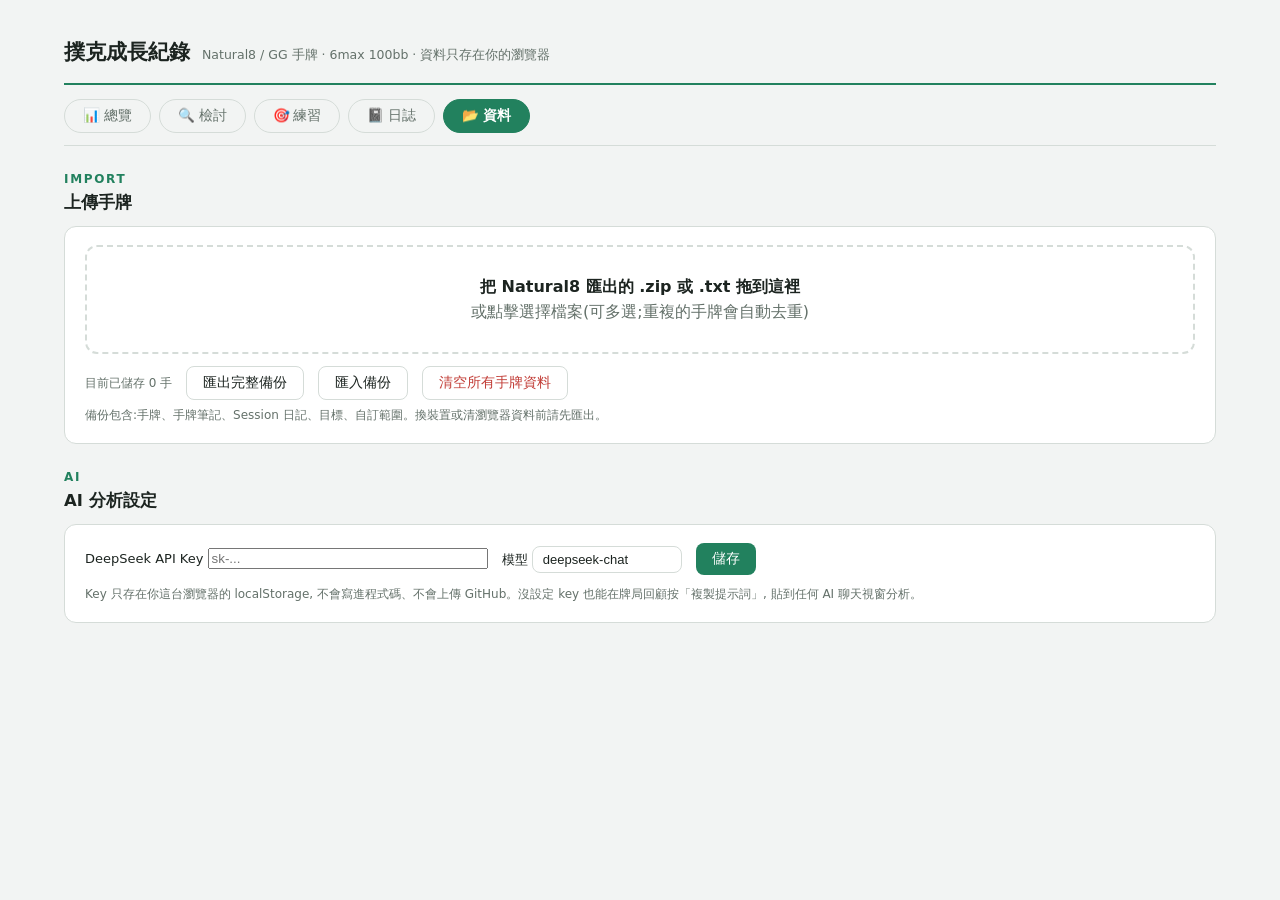
==== commit 2a1c58cf: "feat: AI hand analysis in replay modal (DeepSeek via user key in localStorage; range-grounded, anti-" ====
--- a/index.html
+++ b/index.html
@@ -163,6 +163,12 @@
           font-variant-numeric:tabular-nums; }
   .chip .sw { width:10px; height:10px; border-radius:2px;
               display:inline-block; }
+  .panel { position:relative; }
+  .panel > .close { position:absolute; top:8px; right:10px;
+    background:transparent; color:var(--muted); border:none;
+    font-size:16px; padding:2px 6px; cursor:pointer; }
+  .chip.active { background:var(--accent); color:#fff; border-color:var(--accent); }
+  .chip.active .note, .chip.active b { color:#fff; }
   #toast { position:fixed; left:50%; bottom:28px; transform:translateX(-50%);
            background:var(--surface); color:var(--ink);
            border:1px solid var(--accent); border-radius:10px;
@@ -248,6 +254,22 @@
 </div>
 </section>
 
+<section data-pane="data">
+<h2>AI<span class="zh">AI 分析設定</span></h2>
+<div class="panel">
+  <div class="controls">
+    <label>DeepSeek API Key
+      <input type="password" id="aiKey" style="width:280px;" placeholder="sk-..."></label>
+    <label>模型 <input type="text" id="aiModel" style="width:150px;"></label>
+    <button id="aiSave">儲存</button>
+    <span class="note" id="aiMsg"></span>
+  </div>
+  <p class="note" style="margin:8px 0 0;">Key 只存在你這台瀏覽器的 localStorage,
+  不會寫進程式碼、不會上傳 GitHub。沒設定 key 也能在牌局回顧按「複製提示詞」,
+  貼到任何 AI 聊天視窗分析。</p>
+</div>
+</section>
+
 <section data-pane="overview">
 <h2>Goal<span class="zh">升級目標</span></h2>
 <div class="panel">
@@ -336,13 +358,9 @@
 </div>
 <div id="diaryList"></div></section>
 
-<section data-pane="review"><h2>Leak types<span class="zh">偏差類型</span></h2>
-<div class="tablewrap" style="max-width:460px;">
-<table id="cats"><thead><tr><th>類型</th><th>次數</th></tr></thead><tbody></tbody></table>
-<p class="note" style="margin:8px 0 0;">點類型可展開明細:哪些牌、什麼位置打錯。</p>
-</div>
-<div id="catDetail" class="panel hidden" style="margin-top:12px;">
-</div></section>
+<section data-pane="review"><h2>Leak types<span class="zh">偏差類型(點一個看明細)</span></h2>
+<div class="controls" id="cats" style="margin-bottom:10px;"></div>
+<div id="catDetail" class="panel hidden"></div></section>
 
 <section data-pane="review"><h2>Ranges<span class="zh">範圍表(可自訂)</span></h2>
 <div class="controls" style="margin-bottom:8px;">
@@ -403,17 +421,6 @@
 <div class="gridwrap" id="grid"></div>
 <div id="handDetail" class="panel hidden" style="margin-top:12px;"></div></section>
 
-<section data-pane="review"><h2>Mistakes<span class="zh">偏差清單</span></h2>
-<details id="mistDetails">
-<summary style="cursor:pointer; color:var(--muted); font-size:13px;
-  padding:10px 0;">展開完整清單(平常用熱力圖點格子看就好)</summary>
-<div class="controls" style="margin-top:8px;"><select id="dateFilter"><option value="">全部期別</option></select></div>
-<div class="tablewrap"><table id="mistakes"><thead><tr>
-<th>日期</th><th>手牌</th><th>位置</th><th>情境</th><th>你的動作</th>
-<th>基準</th><th>類型</th><th>結果(bb)</th><th>Hand ID</th><th>筆記</th></tr></thead><tbody></tbody></table></div>
-<p class="note">預設基準:GTO Wizard 6max NL25 100bb 簡化版;你可在範圍表區自訂覆蓋。</p>
-</details></section>
-
 <section data-pane="journal"><h2>Notes<span class="zh">手牌筆記</span></h2>
 <div id="noteEditor" class="panel hidden" style="margin-bottom:12px;">
   <div id="noteTitle" style="font-weight:600;"></div>
@@ -427,7 +434,7 @@
     <button class="danger" id="noteDelete">刪除此筆記</button>
   </div>
 </div>
-<div id="notesList"><p class="note">在熱力圖詳情或偏差清單點「＋筆記」,幫任何一手牌寫下檢討。</p></div>
+<div id="notesList"><p class="note">在熱力圖詳情或偏差類型明細點「＋筆記」,幫任何一手牌寫下檢討。</p></div>
 </section>
 </div>
 
@@ -445,6 +452,13 @@
     </div>
     <div class="rp-felt" id="rpFelt"></div>
     <div class="rp-streets" id="rpStreets"></div>
+    <div class="controls" style="margin:14px 0 0;">
+      <button id="rpAI">🤖 AI 分析牌局</button>
+      <button class="ghost" id="rpCopy">複製提示詞</button>
+      <span class="note">分析會附上你的翻前範圍,並要求 AI 不以輸贏結果評判</span>
+    </div>
+    <div id="rpAIout" style="white-space:pre-wrap; margin-top:10px;
+         font-size:13.5px; line-height:1.7;"></div>
   </div>
 </div>
 
@@ -1251,7 +1265,7 @@
     return da < db ? 1 : da > db ? -1 : (a < b ? 1 : -1);
   });
   if (!ids.length) {
-    list.innerHTML = `<p class="note">在熱力圖詳情或偏差清單點「＋筆記」,幫任何一手牌寫下檢討。</p>`;
+    list.innerHTML = `<p class="note">在熱力圖詳情或偏差類型明細點「＋筆記」,幫任何一手牌寫下檢討。</p>`;
     return;
   }
   list.innerHTML = ids.map(id => {
@@ -1443,6 +1457,7 @@
       `<span class="note" style="color:#cfe3d8;">未見翻牌</span>`}</div>` +
     `<div class="rp-pot">${rp.tp ? "總底池 " + money(rp.tp) : ""}</div>`;
   document.getElementById("rpStreets").innerHTML = rpStreets(rec, rp);
+  document.getElementById("rpAIout").textContent = "";
   rpModal.classList.remove("hidden");
 }
 
@@ -1466,6 +1481,139 @@
   if (e.key === "Escape") rpModal.classList.add("hidden");
 });
 
+// ---------- AI hand analysis (DeepSeek, user-supplied key) ----------
+const AI_CFG_KEY = "poker_ai_v1";
+function loadAI() { return loadJSON(AI_CFG_KEY, { key: "", model: "deepseek-chat" }); }
+function saveAI(a) { localStorage.setItem(AI_CFG_KEY, JSON.stringify(a)); }
+
+// compact text dump of one range table (non-fold hands only)
+function aiRangeContext(key, hand) {
+  if (!spotExists(key)) return "";
+  const rows = [];
+  for (const name of CLASSES) {
+    const w = cellWeights(key, name);
+    const wa = w.a || 0;
+    if (!w.r && !w.c && !wa) continue;
+    const parts = [];
+    if (w.r) parts.push(`r${w.r}`);
+    if (wa) parts.push(`allin${wa}`);
+    if (w.c) parts.push(`c${w.c}`);
+    rows.push(`${name}(${parts.join("/")})`);
+  }
+  const w = cellWeights(key, hand);
+  return `【${key}】我這手 ${hand} 的基準頻率:raise ${w.r}% / call ${w.c}%` +
+    `${w.a ? ` / allin ${w.a}%` : ""} / fold ${w.f}%\n` +
+    `該情境完整基準範圍(r=raise c=call/limp 數字=頻率%,未列出的牌=100%棄牌):\n` +
+    rows.join(" ") + "\n";
+}
+
+const AI_ST_NAME = { p: "翻前", f: "翻牌", t: "轉牌", r: "河牌" };
+const AI_KIND = { fold: "棄牌", check: "過牌", call: "跟注", bet: "下注",
+                  raise: "加注到", post_sb: "小盲", post_bb: "大盲" };
+
+function buildHandPrompt(rec) {
+  const rp = rec.rp;
+  const bbAmt = Math.round(rec.net / rec.bb * 10) / 10;
+  const stacks = Object.entries(rp.stk)
+    .map(([p, v]) => `${p} $${v}(${Math.round(v / rec.bb)}bb)`).join("、");
+  const acts = rp.a.map(([st, p, k, amt]) =>
+    `${AI_ST_NAME[st]}:${p}${p === rec.pos ? "(我)" : ""} ` +
+    `${AI_KIND[k] || k}${amt ? ` $${amt}` : ""}`).join("\n");
+  const pots = rp.pots.map((v, i) =>
+    `${["翻牌", "轉牌", "河牌"][i]}開始時底池 $${v}`).join("、");
+
+  const ranges = [];
+  const [spot, openerPos] = rec.pf;
+  if (spot === "rfi" && rec.pos && rec.pos !== "BB")
+    ranges.push(aiRangeContext("RFI " + rec.pos, rec.hc));
+  else if (spot === "vs_open" && openerPos)
+    ranges.push(aiRangeContext(`${rec.pos} vs ${openerPos} open`, rec.hc));
+  if (rec.tb && rec.tb[0])
+    ranges.push(aiRangeContext(`${rec.pos} open 被 ${rec.tb[0]} 3bet`, rec.hc));
+
+  return `你是一位專業德州撲克教練。請用繁體中文分析下面這手 6-max 現金桌牌局。
+
+規則與期望:
+1. 嚴禁結果導向:輸大底池不代表打錯,贏也不代表打對。只依據決策當下的資訊評估。
+2. 逐街分析(翻前→翻牌→轉牌→河牌),每street指出我的決策是否合理,依據範圍互動、位置、底池賠率、SPR、阻斷牌等邏輯。
+3. 翻前請對照我提供的基準範圍表判斷;翻後沒有基準表,請用範圍推理。
+4. 指出 1~3 個最關鍵的決策點,如果有更好的替代打法請說明並解釋原因;打得好的地方也要肯定。
+5. 最後給一段 2~3 句的總結。全文控制在 500 字以內,直接講重點。
+
+=== 牌局資料(NL${Math.round(rec.bb * 100)},盲注 $${rec.bb / 2}/$${rec.bb}) ===
+我的位置:${rec.pos},手牌:${rp.hc.join(" ")}(${rec.hc})
+起始籌碼:${stacks}
+公共牌:${rp.b.length ? rp.b.join(" ") : "(未見翻牌)"}
+${pots ? pots + "\n" : ""}動作順序:
+${acts}
+結果:我${bbAmt >= 0 ? "贏" : "輸"} ${Math.abs(bbAmt)} bb${rp.tp ? `,總底池 $${rp.tp}` : ""}
+${Object.keys(rp.sh).length ? "攤牌:" + Object.entries(rp.sh).map(([p, c]) => `${p} 亮出 ${c.join(" ")}`).join("、") : ""}
+
+=== 我方使用的翻前基準範圍 ===
+${ranges.filter(Boolean).join("\n") || "(此手無對應的翻前基準表)"}`;
+}
+
+async function askAI(prompt, outEl) {
+  const ai = loadAI();
+  if (!ai.key) {
+    outEl.innerHTML = `<span class="note">尚未設定 API key——到「📂 資料」分頁的 AI 設定貼上 DeepSeek key;` +
+      `或按「複製提示詞」貼到任何 AI 聊天視窗。</span>`;
+    return;
+  }
+  outEl.textContent = "🤖 AI 分析中,約需 10–30 秒…";
+  try {
+    const r = await fetch("https://api.deepseek.com/chat/completions", {
+      method: "POST",
+      headers: { "Content-Type": "application/json",
+                 "Authorization": "Bearer " + ai.key },
+      body: JSON.stringify({
+        model: ai.model || "deepseek-chat",
+        messages: [{ role: "user", content: prompt }],
+        temperature: 0.3,
+      }),
+    });
+    if (!r.ok) throw new Error(`HTTP ${r.status} ${(await r.text()).slice(0, 150)}`);
+    const d = await r.json();
+    outEl.textContent = d.choices[0].message.content;
+  } catch (e) {
+    outEl.innerHTML = `<span class="neg">呼叫失敗:${esc(e.message)}</span><br>` +
+      `<span class="note">可改按「複製提示詞」,貼到 DeepSeek / ChatGPT 網頁版分析。</span>`;
+  }
+}
+
+// replay-modal buttons
+document.getElementById("rpAI").onclick = () => {
+  if (!rpOpenId) return;
+  const rec = loadStore().hands[rpOpenId];
+  if (!rec || !rec.rp) return;
+  askAI(buildHandPrompt(rec), document.getElementById("rpAIout"));
+};
+document.getElementById("rpCopy").onclick = async () => {
+  if (!rpOpenId) return;
+  const rec = loadStore().hands[rpOpenId];
+  if (!rec || !rec.rp) return;
+  try {
+    await navigator.clipboard.writeText(buildHandPrompt(rec));
+    showToast("✅ 提示詞已複製,貼到任何 AI 聊天視窗即可分析");
+  } catch {
+    document.getElementById("rpAIout").textContent = buildHandPrompt(rec);
+  }
+};
+
+// settings UI (data tab)
+const aiKeyInput = document.getElementById("aiKey");
+const aiModelInput = document.getElementById("aiModel");
+{
+  const ai = loadAI();
+  aiKeyInput.value = ai.key || "";
+  aiModelInput.value = ai.model || "deepseek-chat";
+}
+document.getElementById("aiSave").onclick = () => {
+  saveAI({ key: aiKeyInput.value.trim(),
+           model: aiModelInput.value.trim() || "deepseek-chat" });
+  document.getElementById("aiMsg").textContent = "已儲存 ✓(只存在此瀏覽器)";
+};
+
 // ---------- rendering ----------
 const fmt = n => (n > 0 ? "+" : "") + n;
 const cls = n => n >= 0 ? "pos" : "neg";
@@ -1483,7 +1631,6 @@
 }
 const C_RAISE = "#c0392b", C_ALLIN = "#7d1f4e", C_CALL = "#2e8b57",
       C_FOLD = "#31537d";
-const dateFilter = document.getElementById("dateFilter");
 
 function computeData() {
   const store = loadStore();
@@ -1676,13 +1823,16 @@
     `<td class="${cls(s.bb100)}">${fmt(s.bb100)}</td><td>${s.decisions}</td>` +
     `<td>${s.mist}</td><td><b>${s.rate}%</b></td></tr>`).join("");
 
-  const catsBody = document.querySelector("#cats tbody");
-  catsBody.innerHTML =
+  const catsEl = document.getElementById("cats");
+  const totalMist = D.mistakes.length;
+  catsEl.innerHTML =
+    (totalMist ? `<span class="chip catrow" data-cat="__all__"` +
+      ` style="cursor:pointer;">全部 <b>${totalMist}</b></span> ` : "") +
     Object.entries(D.cats).sort((a, b) => b[1] - a[1])
-      .map(([c, n]) => `<tr class="catrow" data-cat="${esc(c)}" style="cursor:pointer;">` +
-        `<td>${c}</td><td>${n}</td></tr>`).join("");
-  catsBody.querySelectorAll("tr.catrow").forEach(tr => {
-    tr.onclick = () => showCatDetail(tr.dataset.cat);
+      .map(([c, n]) => `<span class="chip catrow" data-cat="${esc(c)}"` +
+        ` style="cursor:pointer;">${c} <b>${n}</b></span>`).join(" ");
+  catsEl.querySelectorAll(".catrow").forEach(el => {
+    el.onclick = () => showCatDetail(el.dataset.cat);
   });
   document.getElementById("catDetail").classList.add("hidden");
 
@@ -1711,7 +1861,7 @@
 
   renderProfileSel();
   refreshSpotOptions();
-  renderPicker(); renderMistakes(true);
+  renderPicker();
   renderJournal(D); renderNotes();
 }
 
@@ -1858,50 +2008,108 @@
       `<span class="lg"><span style="background:${catColor(c)}"></span>${c}</span>`).join("") : "");
 }
 
+const CAT_PAGE_SIZE = 20;
+let catState = { cat: null, sortKey: "date", sortDir: -1, page: 0 };
+
 function showCatDetail(cat) {
+  catState = { cat, sortKey: "date", sortDir: -1, page: 0 };
+  renderCatDetail(true);
+}
+
+function renderCatDetail(scroll) {
+  const { cat, sortKey, sortDir, page } = catState;
   const D = window._D || computeData();
   const notes = loadNotes();
   const handsById = loadStore().hands;
-  const list = D.mistakes.filter(m => m.cat === cat);
+  const isAll = cat === "__all__";
+  const list = isAll ? D.mistakes : D.mistakes.filter(m => m.cat === cat);
   const panel = document.getElementById("catDetail");
+  document.querySelectorAll("#cats .catrow").forEach(el =>
+    el.classList.toggle("active", el.dataset.cat === cat));
   if (!list.length) { panel.classList.add("hidden"); return; }
 
   // group by hand x spot to show where this leak concentrates
   const groups = {};
   for (const m of list) {
     const k = `${m.hand}|${m.key}`;
-    const g = groups[k] = groups[k] || { hand: m.hand, key: m.key, n: 0, bb: 0 };
-    g.n++; g.bb += m.net_bb;
-  }
-  const top = Object.values(groups).sort((a, b) => b.n - a.n);
-  const chips = top.slice(0, 12).map(g =>
-    `<span class="chip" style="cursor:pointer;" data-key="${esc(g.key)}" data-hand="${g.hand}">` +
-    `${g.hand} <b>×${g.n}</b><span class="note">${g.key}</span></span>`).join(" ");
+    const g = groups[k] = groups[k] || { hand: m.hand, key: m.key, n: 0 };
+    g.n++;
+  }
+  const chips = Object.values(groups).sort((a, b) => b.n - a.n).slice(0, 8)
+    .map(g =>
+      `<span class="chip" style="cursor:pointer;" data-key="${esc(g.key)}" data-hand="${g.hand}">` +
+      `${g.hand} <b>×${g.n}</b><span class="note">${g.key}</span></span>`).join(" ");
+
+  const sorted = [...list].sort((a, b) => {
+    const va = a[sortKey], vb = b[sortKey];
+    return (va < vb ? -1 : va > vb ? 1 : 0) * sortDir;
+  });
+  const pages = Math.max(1, Math.ceil(sorted.length / CAT_PAGE_SIZE));
+  const cur = Math.min(page, pages - 1);
+  const rows = sorted.slice(cur * CAT_PAGE_SIZE, (cur + 1) * CAT_PAGE_SIZE);
+
+  const COLS = [["date", "日期"], ["hand", "手牌"], ["pos", "位置"],
+                ["spot", "情境"], ["actual", "你的動作"], ["correct", "基準"],
+                ...(isAll ? [["cat", "類型"]] : []),
+                ["net_bb", "結果(bb)"]];
+  const SORTABLE = new Set(["date", "hand", "pos", "spot", "net_bb", "cat"]);
+  const thead = COLS.map(([k, label]) => SORTABLE.has(k)
+    ? `<th data-sort="${k}" style="cursor:pointer; white-space:nowrap;">${label}` +
+      `${sortKey === k ? (sortDir > 0 ? " ▲" : " ▼") : ""}</th>`
+    : `<th>${label}</th>`).join("") + "<th></th>";
+
+  const pager = pages > 1
+    ? `<div class="controls" style="margin:10px 0 0;">
+        <button class="mini ghost" data-page="prev" ${cur === 0 ? "disabled" : ""}>‹ 上一頁</button>
+        <span class="note">第 ${cur + 1} / ${pages} 頁(共 ${sorted.length} 筆,每頁 ${CAT_PAGE_SIZE} 筆)</span>
+        <button class="mini ghost" data-page="next" ${cur >= pages - 1 ? "disabled" : ""}>下一頁 ›</button>
+       </div>`
+    : "";
 
   panel.classList.remove("hidden");
   panel.innerHTML =
     `<button class="close" title="關閉" aria-label="關閉">✕</button>` +
-    `<b>${esc(cat)}</b> — 共 ${list.length} 次` +
+    `<b>${isAll ? "全部偏差" : esc(cat)}</b> — 共 ${list.length} 次` +
     `<div class="controls" style="margin:10px 0;">${chips}</div>` +
-    `<div class="tablewrap" style="border:none; padding:0;"><table><thead><tr>
-      <th>日期</th><th>手牌</th><th>位置</th><th>情境</th><th>你的動作</th>
-      <th>基準</th><th>結果(bb)</th><th></th></tr></thead><tbody>` +
-    list.map(m =>
+    `<div class="tablewrap" style="border:none; padding:0;">` +
+    `<table><thead><tr>${thead}</tr></thead><tbody>` +
+    rows.map(m =>
       `<tr><td>${m.date}</td><td><b>${m.hand}</b></td><td>${m.pos}</td>` +
       `<td>${m.spot}</td><td>${m.actual}</td><td>${m.correct}</td>` +
+      (isAll ? `<td>${m.cat}</td>` : "") +
       `<td class="${cls(m.net_bb)}">${fmt(m.net_bb)}</td>` +
-      `<td>${(handsById[m.id] || {}).rp ?
+      `<td style="white-space:nowrap;">${(handsById[m.id] || {}).rp ?
           `<button class="mini" data-replay="${m.id}">回顧</button> ` : ""}` +
       `<button class="mini ghost" data-key="${esc(m.key)}" data-hand="${m.hand}">範圍表</button> ` +
       `<button class="mini ghost" data-note="${m.id}">${noteLabel(notes, m.id)}</button></td></tr>`
-    ).join("") + `</tbody></table></div>`;
-  panel.querySelector(".close").onclick = () => panel.classList.add("hidden");
-  panel.querySelectorAll("[data-key]").forEach(el => {
+    ).join("") + `</tbody></table></div>` + pager;
+
+  panel.querySelector(".close").onclick = () => {
+    panel.classList.add("hidden");
+    document.querySelectorAll("#cats .catrow").forEach(el =>
+      el.classList.remove("active"));
+  };
+  panel.querySelectorAll("th[data-sort]").forEach(th => {
+    th.onclick = () => {
+      const k = th.dataset.sort;
+      if (catState.sortKey === k) catState.sortDir *= -1;
+      else { catState.sortKey = k; catState.sortDir = k === "date" ? -1 : 1; }
+      catState.page = 0;
+      renderCatDetail(false);
+    };
+  });
+  panel.querySelectorAll("button[data-page]").forEach(b => {
+    b.onclick = () => {
+      catState.page = cur + (b.dataset.page === "next" ? 1 : -1);
+      renderCatDetail(false);
+    };
+  });
+  panel.querySelectorAll(".chip[data-key], button[data-key]").forEach(el => {
     el.onclick = () => jumpToRange(el.dataset.key, el.dataset.hand);
   });
   wireNoteButtons(panel);
   wireReplayButtons(panel);
-  panel.scrollIntoView({ behavior: "smooth", block: "nearest" });
+  if (scroll) panel.scrollIntoView({ behavior: "smooth", block: "nearest" });
 }
 
 function showHandDetail(hand) {
@@ -1948,34 +2156,8 @@
   }
 }
 
-function renderMistakes(rebuildFilter) {
-  const D = window._D || computeData();
-  if (rebuildFilter) {
-    const cur = dateFilter.value;
-    dateFilter.innerHTML = `<option value="">全部期別</option>` +
-      [...new Set(D.mistakes.map(m => m.date))].map(d =>
-        `<option value="${d}">${d}</option>`).join("");
-    dateFilter.value = cur || "";
-  }
-  const f = dateFilter.value;
-  const notes = loadNotes();
-  const handsById = loadStore().hands;
-  const tbody = document.querySelector("#mistakes tbody");
-  tbody.innerHTML = D.mistakes
-    .filter(m => !f || m.date === f)
-    .map(m => `<tr><td>${m.date}</td><td>${m.hand}</td><td>${m.pos}</td><td>${m.spot}</td>` +
-      `<td>${m.actual}</td><td>${m.correct}</td><td>${m.cat}</td>` +
-      `<td class="${cls(m.net_bb)}">${fmt(m.net_bb)}</td><td>${m.id}</td>` +
-      `<td>${(handsById[m.id] || {}).rp ?
-          `<button class="mini" data-replay="${m.id}">回顧</button> ` : ""}` +
-      `<button class="mini ghost" data-note="${m.id}">${noteLabel(notes, m.id)}</button></td></tr>`).join("");
-  wireNoteButtons(tbody);
-  wireReplayButtons(tbody);
-}
-
 spotSel.onchange = renderRange;
 showErr.onchange = renderRange;
-dateFilter.onchange = () => renderMistakes(false);
 
 // ---------- preflop trainer ----------
 let prMode = "random", prCur = null, prAnswered = false;
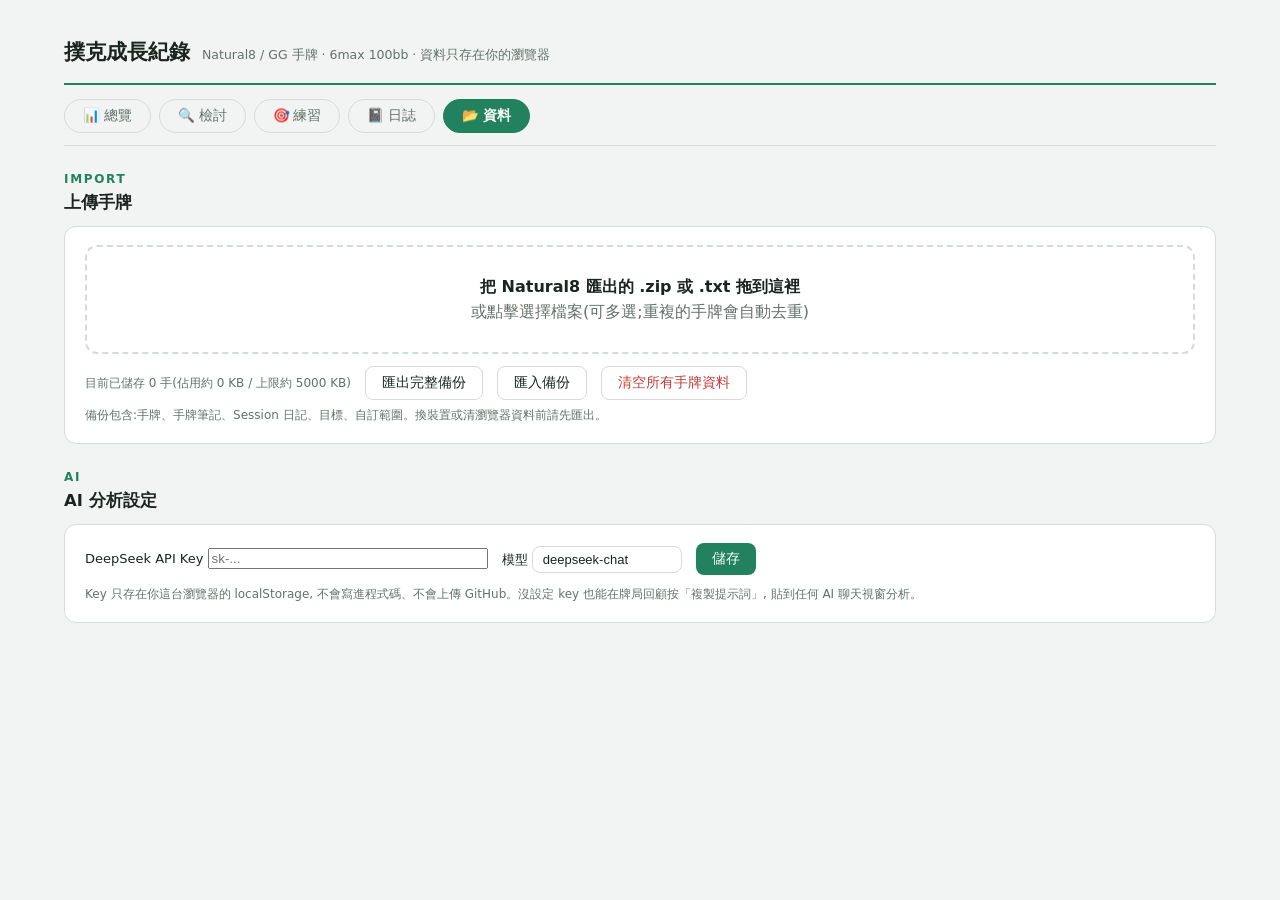
==== commit 5f853528: "fix: import error reporting (quota-specific message), storage usage display; store replay data only " ====
--- a/index.html
+++ b/index.html
@@ -454,7 +454,6 @@
     <div class="rp-streets" id="rpStreets"></div>
     <div class="controls" style="margin:14px 0 0;">
       <button id="rpAI">🤖 AI 分析牌局</button>
-      <button class="ghost" id="rpCopy">複製提示詞</button>
       <span class="note">分析會附上你的翻前範圍,並要求 AI 不以輸贏結果評判</span>
     </div>
     <div id="rpAIout" style="white-space:pre-wrap; margin-top:10px;
@@ -869,8 +868,16 @@
   };
 }
 
-// hands are stored raw-ish so ranges can be re-evaluated after edits
+// hands are stored raw-ish so ranges can be re-evaluated after edits.
+// replay data (rp) is kept only for hands hero actually played — preflop
+// insta-folds have no review value and would blow the localStorage quota.
 function storedRecord(h) {
+  const rec = storedRecordBase(h);
+  if (rec.st.v || rec.st.sf) rec.rp = replayData(h);
+  return rec;
+}
+
+function storedRecordBase(h) {
   const hc = classify(h.cards[0], h.cards[1]);
   const [spot, opener, action] = preflopSpot(h);
   const [tb, resp] = vs3betSpot(h);
@@ -879,7 +886,7 @@
            rk: h.collected > 0 ? Math.round(h.rake * 100) / 100 : 0,
            pf: [spot, opener ? (h.posOf[opener] || "") : null, action],
            tb: [tb ? (h.posOf[tb] || "") : null, resp],
-           st: statFlags(h), rp: replayData(h) };
+           st: statFlags(h) };
 }
 
 function decisionsOf(rec) {
@@ -933,37 +940,67 @@
 const fileInput = document.getElementById("fileInput");
 const statusEl = document.getElementById("importStatus");
 
+// strip replay data from preflop insta-folds stored by older builds
+function compactStore(store) {
+  for (const rec of Object.values(store.hands))
+    if (rec.rp && rec.st && !rec.st.v && !rec.st.sf) delete rec.rp;
+}
+
+const isQuotaError = e =>
+  e && (e.name === "QuotaExceededError" || /quota/i.test(e.message || ""));
+
 async function importFiles(fileList) {
-  const store = loadStore();
-  let added = 0, dup = 0, total = 0, upgraded = 0;
-  for (const f of fileList) {
-    let texts = [];
-    try {
-      if (f.name.toLowerCase().endsWith(".zip"))
-        texts = (await readZip(await f.arrayBuffer())).map(x => x.text);
-      else texts = [await f.text()];
-    } catch (e) { statusEl.textContent = `讀取 ${f.name} 失敗:${e.message}`; continue; }
-    for (const text of texts) {
-      for (const h of parseText(text)) {
-        total++;
-        if (!h.cards || !h.pos) continue;
-        const existing = store.hands[h.id];
-        if (existing && existing.st && existing.st.ver === ST_VER) { dup++; continue; }
-        store.hands[h.id] = storedRecord(h);
-        existing ? upgraded++ : added++;
+  try {
+    const store = loadStore();
+    let added = 0, dup = 0, total = 0, upgraded = 0;
+    for (const f of fileList) {
+      let texts = [];
+      try {
+        if (f.name.toLowerCase().endsWith(".zip"))
+          texts = (await readZip(await f.arrayBuffer())).map(x => x.text);
+        else texts = [await f.text()];
+      } catch (e) { statusEl.textContent = `讀取 ${f.name} 失敗:${e.message}`; continue; }
+      for (const text of texts) {
+        for (const h of parseText(text)) {
+          total++;
+          if (!h.cards || !h.pos) continue;
+          const existing = store.hands[h.id];
+          if (existing && existing.st && existing.st.ver === ST_VER) { dup++; continue; }
+          store.hands[h.id] = storedRecord(h);
+          existing ? upgraded++ : added++;
+        }
       }
     }
-  }
-  saveStore(store);
-  const msg = `完成:新增 ${added} 手` +
-    (upgraded ? `,升級 ${upgraded} 手舊資料` : "") +
-    `,略過重複 ${dup} 手(檔案共 ${total} 手)`;
-  statusEl.textContent = msg;
-  renderAll();
-  if (added || upgraded) {   // jump to the dashboard so the result is visible
-    switchTab("overview");
-    window.scrollTo({ top: 0 });
-    showToast("✅ " + msg);
+    compactStore(store);
+    try {
+      saveStore(store);
+    } catch (e) {
+      if (!isQuotaError(e)) throw e;
+      statusEl.innerHTML = `<span class="neg">儲存失敗:瀏覽器空間已滿(localStorage 約 5MB 上限)。</span>` +
+        `本次解析出 ${added} 手但無法寫入。建議:先「匯出完整備份」保存,` +
+        `再清空舊手牌、只保留近期資料;或分批上傳較小的檔案。`;
+      showToast("❌ 儲存失敗:瀏覽器空間已滿");
+      renderAll();
+      return;
+    }
+    const msg = `完成:新增 ${added} 手` +
+      (upgraded ? `,升級 ${upgraded} 手舊資料` : "") +
+      `,略過重複 ${dup} 手(檔案共 ${total} 手)`;
+    statusEl.textContent = msg;
+    renderAll();
+    if (added || upgraded) {   // jump to the dashboard so the result is visible
+      switchTab("overview");
+      window.scrollTo({ top: 0 });
+      showToast("✅ " + msg);
+    } else if (total) {
+      showToast("ℹ️ 沒有新資料:" + msg);
+    } else {
+      statusEl.innerHTML = `<span class="neg">檔案裡沒有解析到任何手牌——` +
+        `請確認是 Natural8/GG 匯出的手牌紀錄 .zip 或 .txt。</span>`;
+    }
+  } catch (e) {
+    statusEl.innerHTML = `<span class="neg">上傳失敗:${esc(e.message)}</span>`;
+    showToast("❌ 上傳失敗:" + e.message);
   }
 }
 
@@ -1508,6 +1545,32 @@
 }
 
 const AI_ST_NAME = { p: "翻前", f: "翻牌", t: "轉牌", r: "河牌" };
+const AI_SUIT = { s: "♠", h: "♥", d: "♦", c: "♣" };
+const aiCard = c => c[0] + AI_SUIT[c[1]];
+
+// precomputed suit facts so the model cannot hallucinate flushes
+function aiSuitFacts(rp) {
+  if (!rp.b.length) return "";
+  const cnt = { s: 0, h: 0, d: 0, c: 0 };
+  rp.b.forEach(c => cnt[c[1]]++);
+  const boardTxt = Object.entries(cnt).filter(([, n]) => n)
+    .map(([k, n]) => `${AI_SUIT[k]} ${n}張`).join("、");
+  const [c1, c2] = rp.hc;
+  let mine;
+  if (c1[1] === c2[1]) {
+    const n = cnt[c1[1]];
+    mine = `我的兩張手牌同為${AI_SUIT[c1[1]]},牌面${AI_SUIT[c1[1]]}共 ${n} 張` +
+      `(手牌+牌面合計 ${n + 2} 張)→ 我${n >= 3 ? "有" : "【沒有】"}同花`;
+  } else {
+    const n1 = cnt[c1[1]], n2 = cnt[c2[1]];
+    mine = `我的兩張手牌花色不同(${AI_SUIT[c1[1]]} 與 ${AI_SUIT[c2[1]]})` +
+      `→ 我${(n1 >= 4 || n2 >= 4) ? "有" : "【沒有】"}同花`;
+  }
+  const bd = Object.entries(cnt).find(([, n]) => n >= 3);
+  return `花色事實(程式計算,絕對正確;分析涉及同花時必須以此為準):` +
+    `牌面花色 ${boardTxt};${mine}` +
+    `${bd ? `;牌面${AI_SUIT[bd[0]]}有 ${bd[1]} 張,對手可能持有${AI_SUIT[bd[0]]}同花` : ";牌面無三張同花色,任何人都不可能成同花"}。\n`;
+}
 const AI_KIND = { fold: "棄牌", check: "過牌", call: "跟注", bet: "下注",
                   raise: "加注到", post_sb: "小盲", post_bb: "大盲" };
 
@@ -1539,12 +1602,17 @@
 3. 翻前請對照我提供的基準範圍表判斷;翻後沒有基準表,請用範圍推理。
 4. 指出 1~3 個最關鍵的決策點,如果有更好的替代打法請說明並解釋原因;打得好的地方也要肯定。
 5. 最後給一段 2~3 句的總結。全文控制在 500 字以內,直接講重點。
+6. 成牌判讀必須以下方「花色事實」為準——那是程式算好的,絕對正確。若你的推理與它衝突,是你看錯牌,請重新核對。禁止聲稱不存在的同花/順子/葫蘆。
 
 === 牌局資料(NL${Math.round(rec.bb * 100)},盲注 $${rec.bb / 2}/$${rec.bb}) ===
-我的位置:${rec.pos},手牌:${rp.hc.join(" ")}(${rec.hc})
+我的位置:${rec.pos},手牌:${rp.hc.map(aiCard).join(" ")}(${rec.hc})
 起始籌碼:${stacks}
-公共牌:${rp.b.length ? rp.b.join(" ") : "(未見翻牌)"}
-${pots ? pots + "\n" : ""}動作順序:
+公共牌:${rp.b.length
+    ? `翻牌 ${rp.b.slice(0, 3).map(aiCard).join(" ")}` +
+      (rp.b[3] ? ` / 轉牌 ${aiCard(rp.b[3])}` : "") +
+      (rp.b[4] ? ` / 河牌 ${aiCard(rp.b[4])}` : "")
+    : "(未見翻牌)"}
+${aiSuitFacts(rp)}${pots ? pots + "\n" : ""}動作順序:
 ${acts}
 結果:我${bbAmt >= 0 ? "贏" : "輸"} ${Math.abs(bbAmt)} bb${rp.tp ? `,總底池 $${rp.tp}` : ""}
 ${Object.keys(rp.sh).length ? "攤牌:" + Object.entries(rp.sh).map(([p, c]) => `${p} 亮出 ${c.join(" ")}`).join("、") : ""}
@@ -1587,17 +1655,6 @@
   const rec = loadStore().hands[rpOpenId];
   if (!rec || !rec.rp) return;
   askAI(buildHandPrompt(rec), document.getElementById("rpAIout"));
-};
-document.getElementById("rpCopy").onclick = async () => {
-  if (!rpOpenId) return;
-  const rec = loadStore().hands[rpOpenId];
-  if (!rec || !rec.rp) return;
-  try {
-    await navigator.clipboard.writeText(buildHandPrompt(rec));
-    showToast("✅ 提示詞已複製,貼到任何 AI 聊天視窗即可分析");
-  } catch {
-    document.getElementById("rpAIout").textContent = buildHandPrompt(rec);
-  }
 };
 
 // settings UI (data tab)
@@ -1759,7 +1816,10 @@
 
 function renderAll() {
   const D = window._D = computeData();
-  document.getElementById("storeInfo").textContent = `目前已儲存 ${D.hands.length} 手`;
+  const usedKB = Math.round(
+    (localStorage.getItem(STORE_KEY) || "").length / 1024);
+  document.getElementById("storeInfo").textContent =
+    `目前已儲存 ${D.hands.length} 手(佔用約 ${usedKB} KB / 上限約 5000 KB)`;
 
   const g = loadGoal();
   goalStake.value = String(g.bb); goalTarget.value = g.target;
